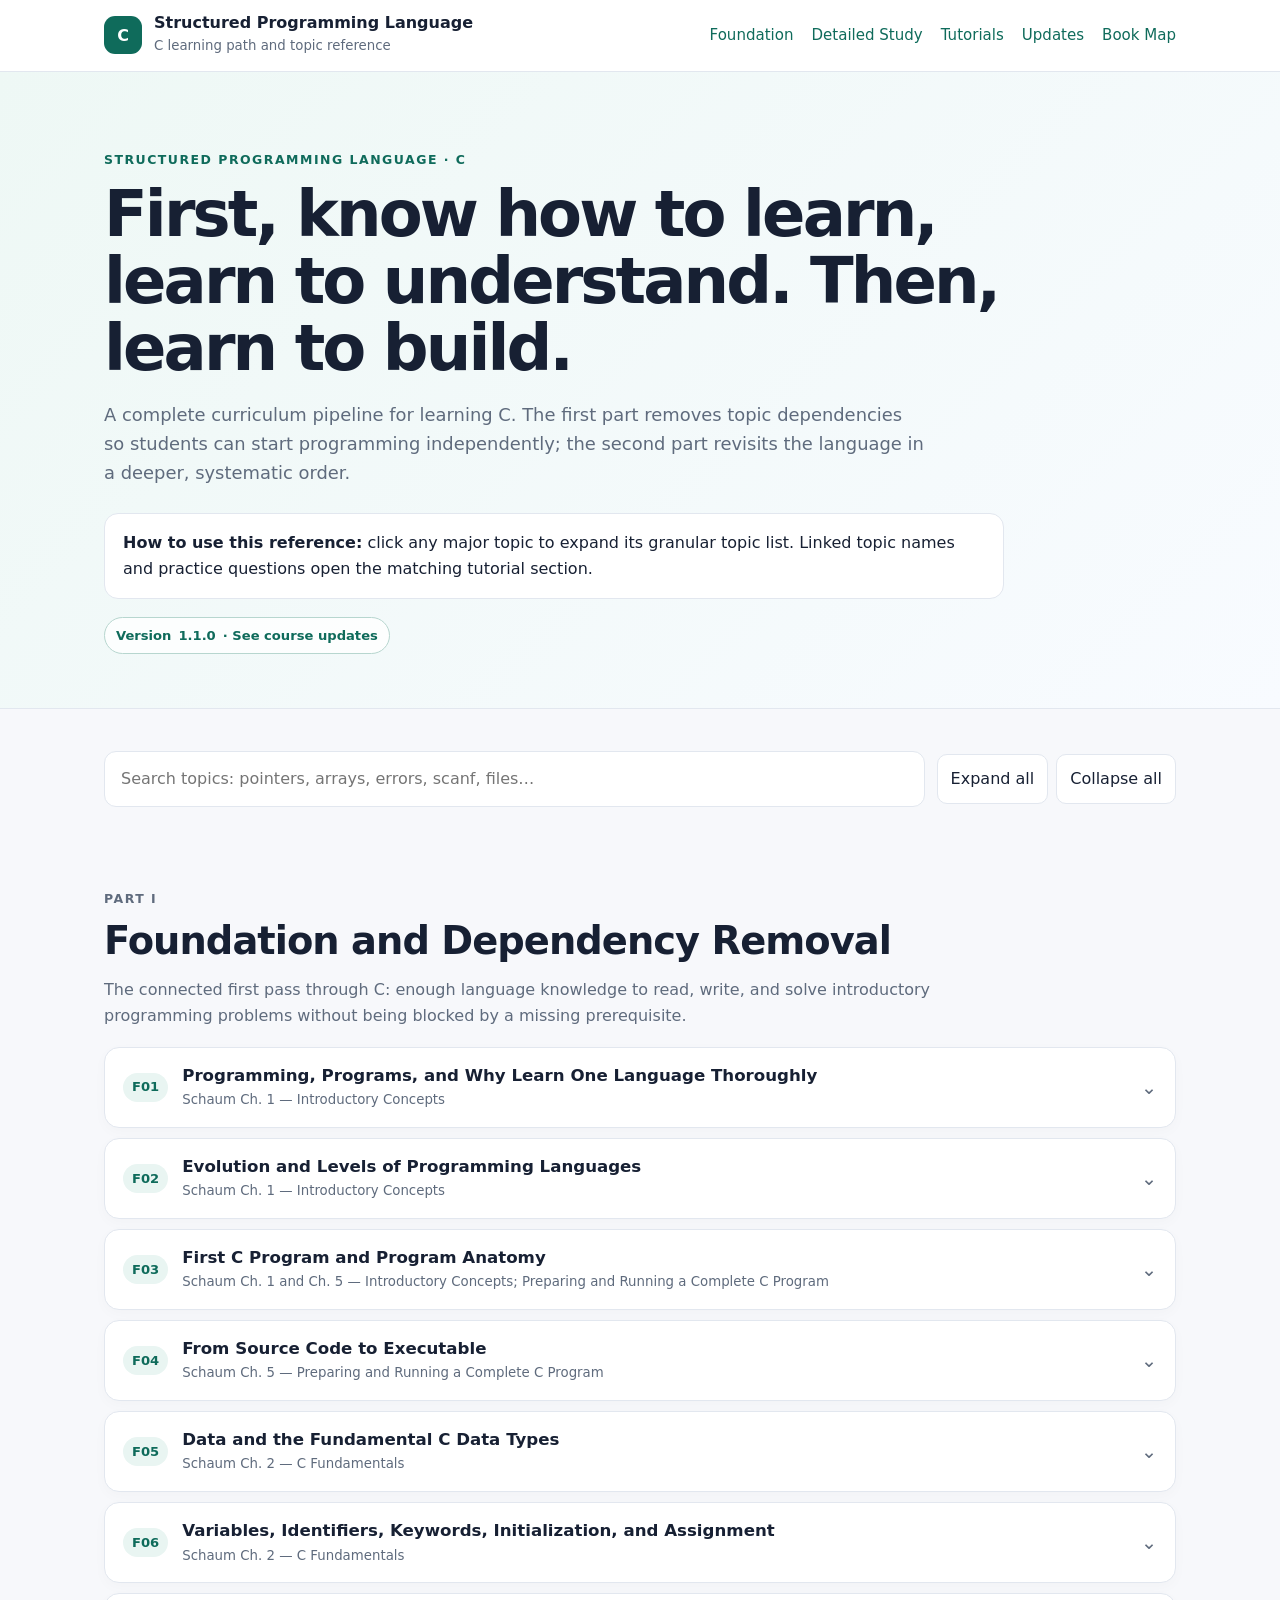
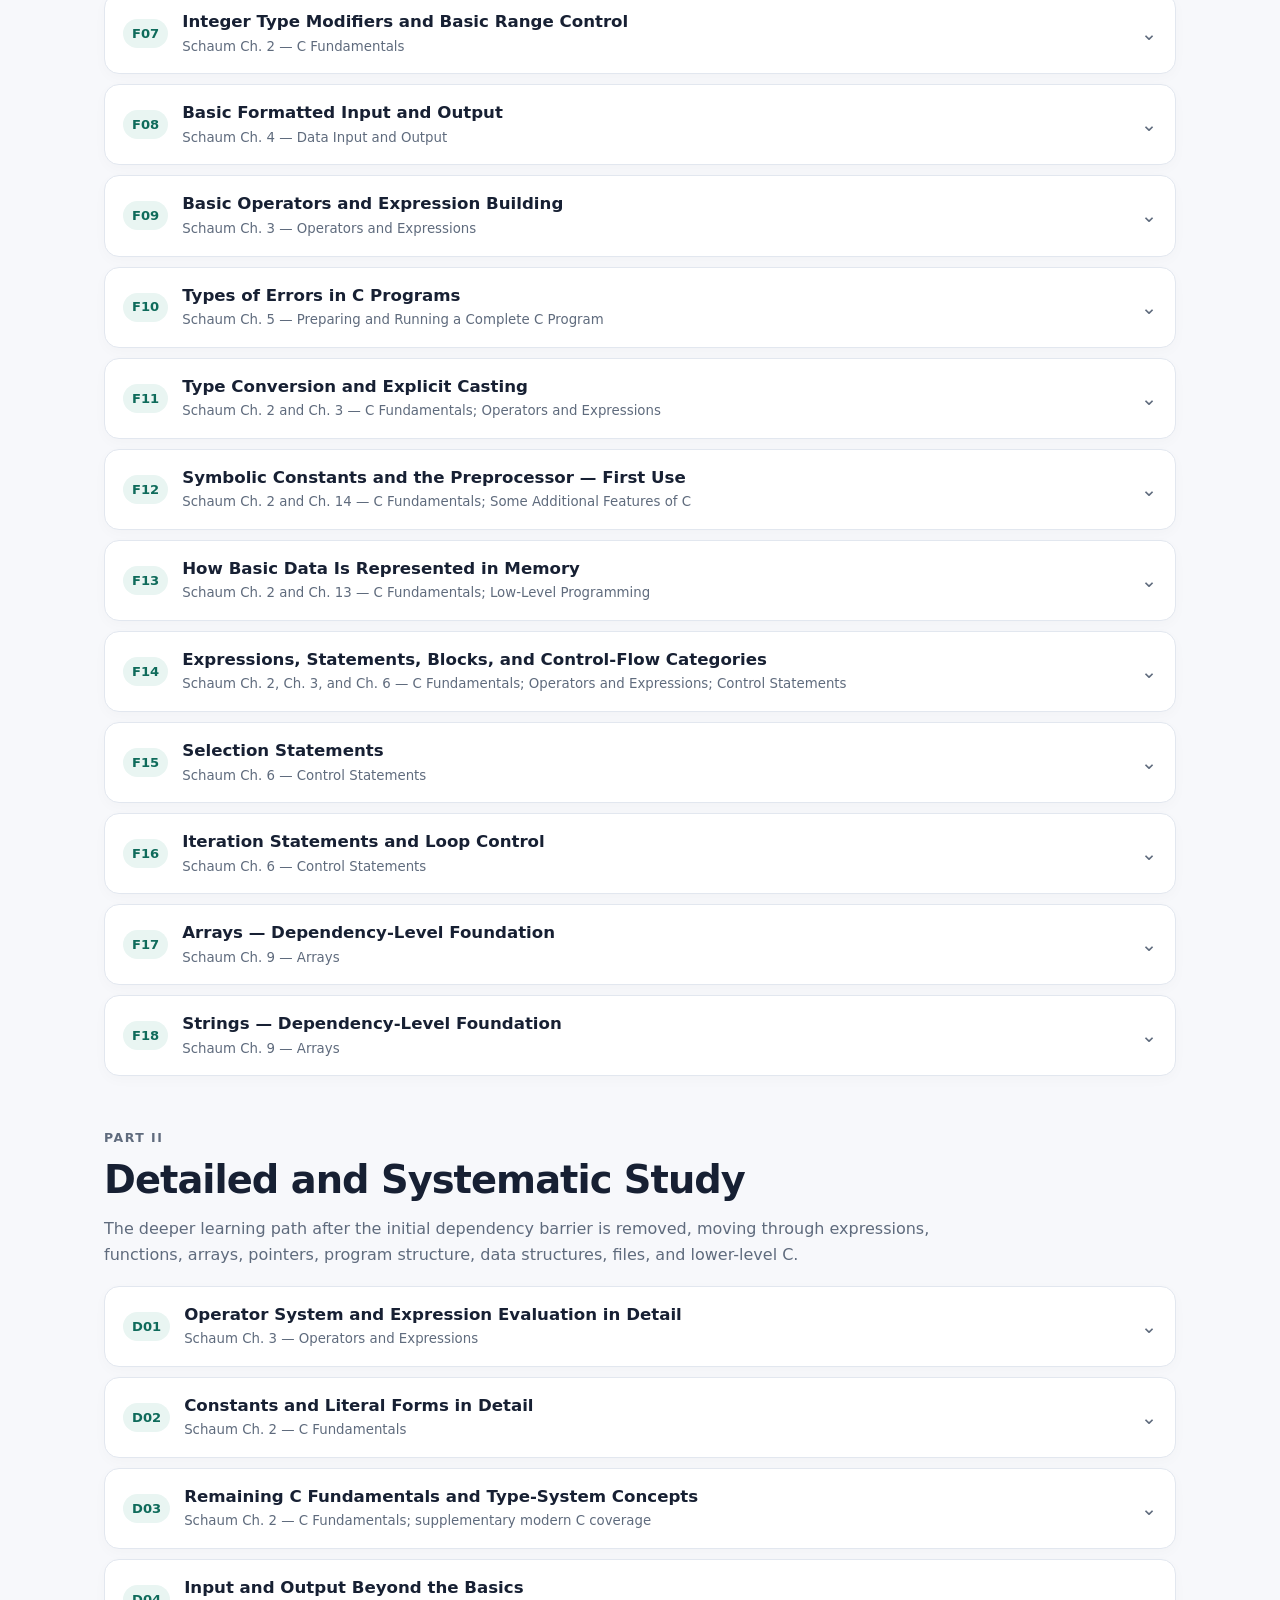
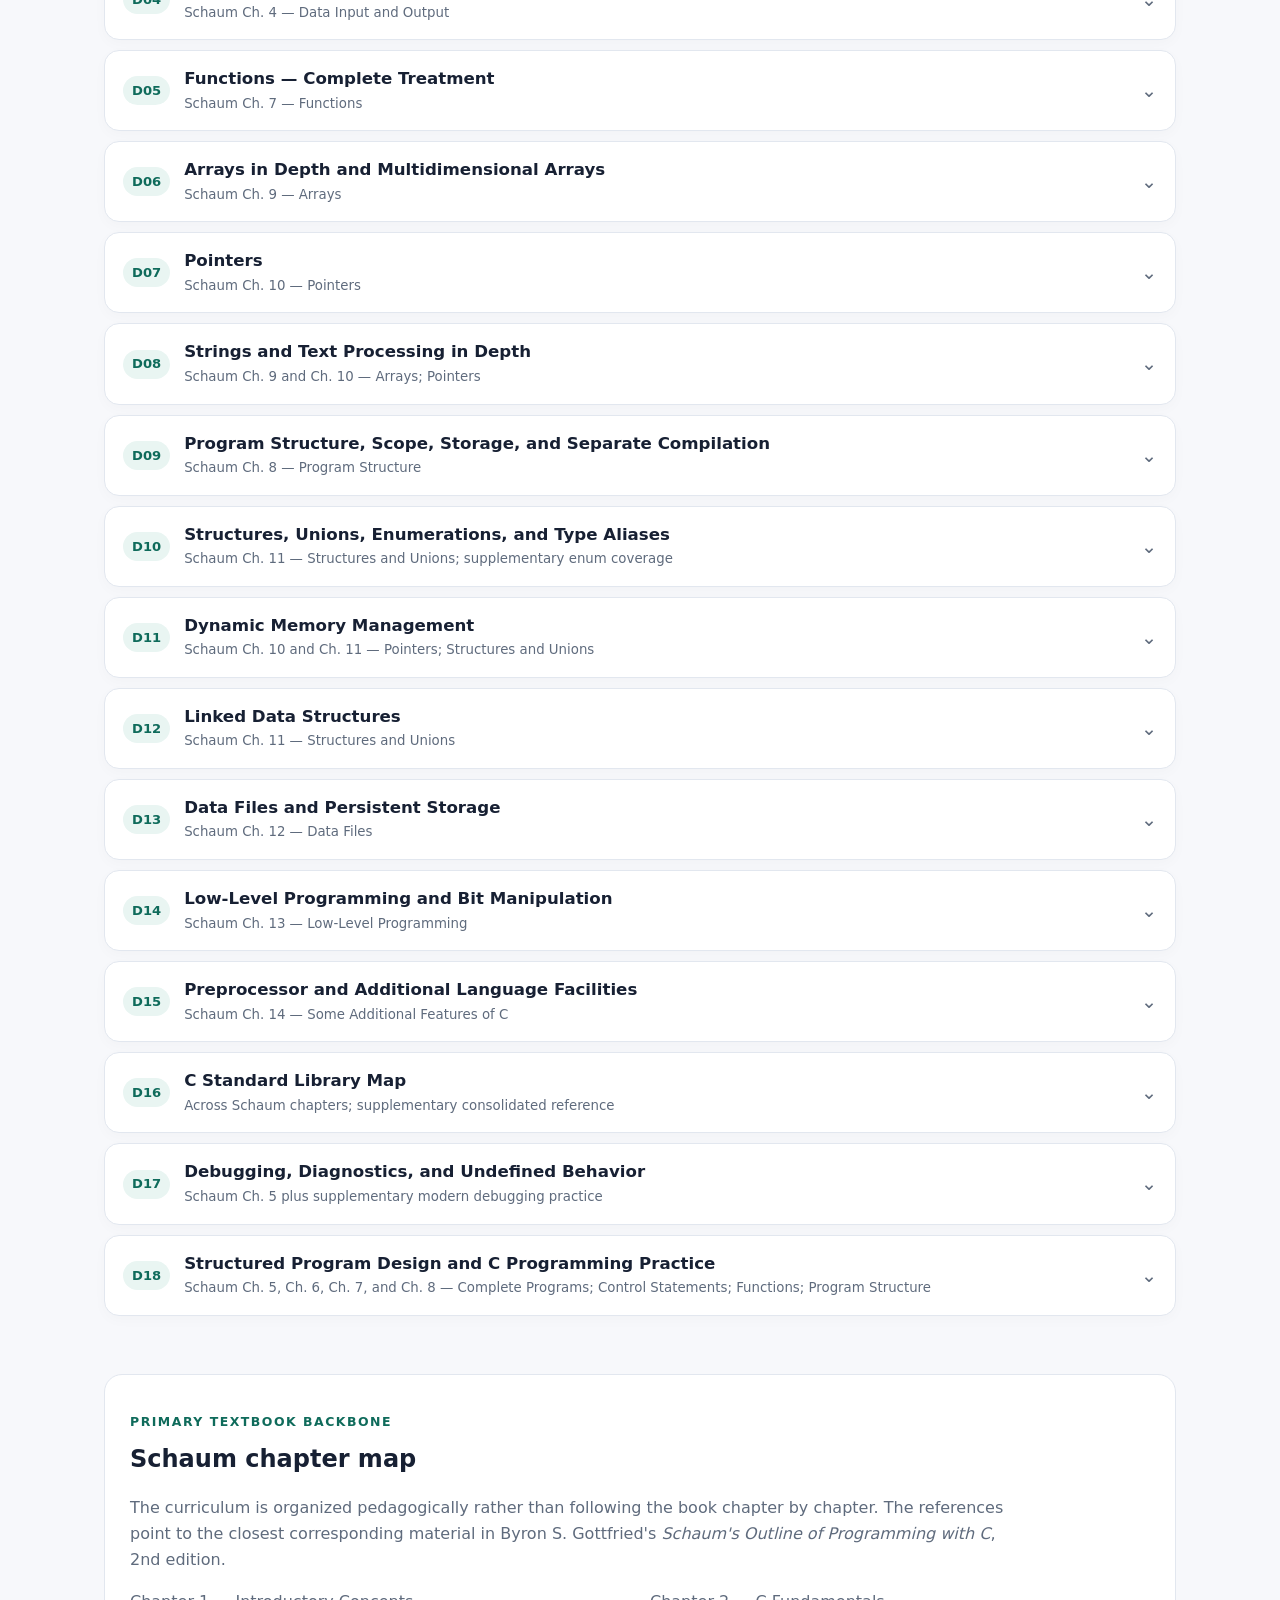
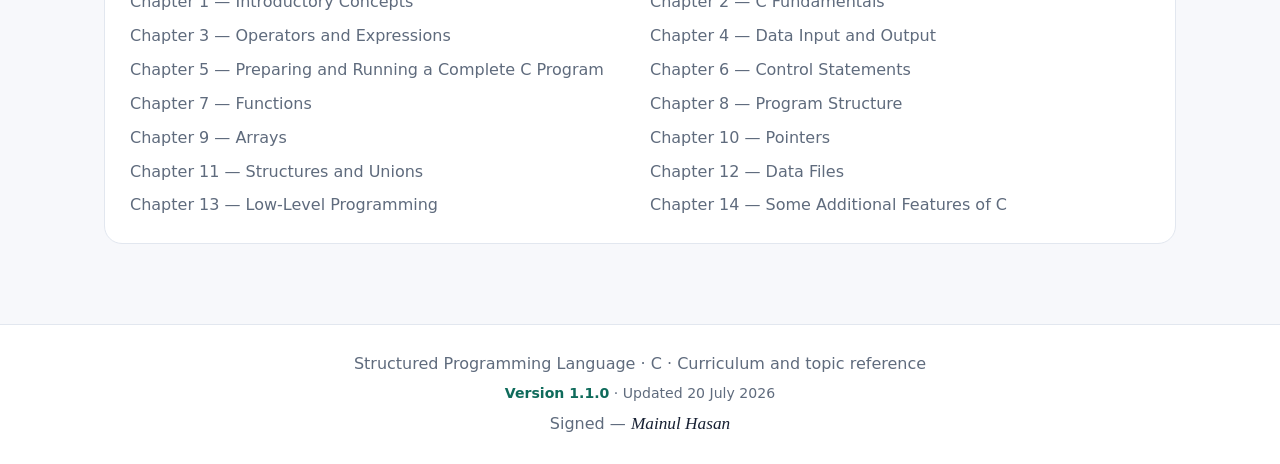
==== index.html @ f917233d "feat: add Formatted Input & Output tutorial and update version to 1.1.0" ====
<!doctype html>
<html lang="en">
<head>
  <meta charset="utf-8">
  <meta name="viewport" content="width=device-width, initial-scale=1">
  <meta name="description" content="A structured learning path and detailed topic reference for learning the C programming language, organized into foundation and systematic study stages.">
  <title>Structured Programming Language — C Learning Path</title>
  <link rel="stylesheet" href="styles.css">
</head>
<body>
<header class="site-header">
  <div class="header-inner">
    <a class="brand" href="#top" aria-label="Structured Programming Language C">
      <span class="brand-mark">C</span>
      <span><strong>Structured Programming Language</strong><small>C learning path and topic reference</small></span>
    </a>
    <nav class="header-nav" aria-label="Main navigation">
      <a href="#foundation">Foundation</a>
      <a href="#detailed">Detailed Study</a>
      <a href="tutorials/index.html">Tutorials</a>
      <a href="updates.html">Updates</a>
      <a href="#reference">Book Map</a>
    </nav>
  </div>
</header>

<section class="hero" id="top">
  <div class="hero-inner">
    <p class="eyebrow">Structured Programming Language · C</p>
    <h1>First, know how to learn, learn to understand. Then, learn to build.</h1>
    <p class="hero-copy">A complete curriculum pipeline for learning C. The first part removes topic dependencies so students can start programming independently; the second part revisits the language in a deeper, systematic order.</p>
    <div class="hero-note"><strong>How to use this reference:</strong> click any major topic to expand its granular topic list. Linked topic names and practice questions open the matching tutorial section.</div>
    <a class="release-badge" href="updates.html">Version <span data-release-version>1.1.0</span> · See course updates</a>
  </div>
</section>

<main class="home">
  <div class="toolbar">
    <div class="search-wrap">
      <label class="sr-only" for="topicSearch">Search the curriculum</label>
      <input id="topicSearch" type="search" placeholder="Search topics: pointers, arrays, errors, scanf, files…" autocomplete="off">
    </div>
    <div class="toolbar-actions">
      <button type="button" id="expandAll">Expand all</button>
      <button type="button" id="collapseAll">Collapse all</button>
    </div>
  </div>
  <p class="search-status" id="searchStatus" aria-live="polite"></p>

  <section class="part" id="foundation">
    <div class="part-head">
      <div>
        <p class="eyebrow">Part I</p>
        <h2>Foundation and Dependency Removal</h2>
        <p>The connected first pass through C: enough language knowledge to read, write, and solve introductory programming problems without being blocked by a missing prerequisite.</p>
      </div>
    </div>
    <div class="pipeline-list"><details class="pipeline-item" data-search="programming, programs, and why learn one language thoroughly schaum ch. 1 — introductory concepts what a program is what programming is input–process–output as a basic model of program behavior why a first programming language should be learned from fundamentals to advanced features programming concepts as transferable tools across languages learning the available tools of one language before moving to another problem solving through available language tools">
      <summary>
        <span class="num">F01</span>
        <span class="summary-copy">
          <strong>Programming, Programs, and Why Learn One Language Thoroughly</strong>
          <small>Schaum Ch. 1 — Introductory Concepts</small>
        </span>
        <span class="chevron" aria-hidden="true">⌄</span>
      </summary>
      <div class="pipeline-content">
        <h4>What this topic covers</h4>
        <ul class="topic-list"><li>What a program is</li>
<li>What programming is</li>
<li>Input–process–output as a basic model of program behavior</li>
<li>Why a first programming language should be learned from fundamentals to advanced features</li>
<li>Programming concepts as transferable tools across languages</li>
<li>Learning the available tools of one language before moving to another</li>
<li>Problem solving through available language tools</li></ul>
        <div class="book-ref"><strong>Primary reference:</strong> Schaum Ch. 1 — Introductory Concepts</div>
      </div>
    </details>
<details class="pipeline-item" data-search="evolution and levels of programming languages schaum ch. 1 — introductory concepts historical evolution of programming languages machine language assembly language low-level and high-level language classification relationship between human readability and machine execution need for language translators assembler, compiler, and interpreter working difference between compilers and interpreters general performance and memory trade-offs of compilation and interpretation compiler-based translation model used for c">
      <summary>
        <span class="num">F02</span>
        <span class="summary-copy">
          <strong>Evolution and Levels of Programming Languages</strong>
          <small>Schaum Ch. 1 — Introductory Concepts</small>
        </span>
        <span class="chevron" aria-hidden="true">⌄</span>
      </summary>
      <div class="pipeline-content">
        <h4>What this topic covers</h4>
        <ul class="topic-list"><li>Historical evolution of programming languages</li>
<li>Machine language</li>
<li>Assembly language</li>
<li>Low-level and high-level language classification</li>
<li>Relationship between human readability and machine execution</li>
<li>Need for language translators</li>
<li>Assembler, compiler, and interpreter</li>
<li>Working difference between compilers and interpreters</li>
<li>General performance and memory trade-offs of compilation and interpretation</li>
<li>Compiler-based translation model used for C</li></ul>
        <div class="book-ref"><strong>Primary reference:</strong> Schaum Ch. 1 — Introductory Concepts</div>
      </div>
    </details>
<details class="pipeline-item" data-search="first c program and program anatomy schaum ch. 1 and ch. 5 — introductory concepts; preparing and running a complete c program hello world program c source files and the basic structure of a c program preprocessor directives at the beginning of a source file the main function as the program entry function function as a unit that receives input, performs work, and may return a result program termination status and return 0 statements, semicolons, braces, and blocks — introductory use comments — introductory use basic escape sequence use such as newline library functions and user-defined functions header files and function declarations using #include to make library declarations available">
      <summary>
        <span class="num">F03</span>
        <span class="summary-copy">
          <strong>First C Program and Program Anatomy</strong>
          <small>Schaum Ch. 1 and Ch. 5 — Introductory Concepts; Preparing and Running a Complete C Program</small>
        </span>
        <span class="chevron" aria-hidden="true">⌄</span>
      </summary>
      <div class="pipeline-content">
        <h4>What this topic covers</h4>
        <ul class="topic-list"><li>Hello World program</li>
<li>C source files and the basic structure of a C program</li>
<li>Preprocessor directives at the beginning of a source file</li>
<li>The main function as the program entry function</li>
<li>Function as a unit that receives input, performs work, and may return a result</li>
<li>Program termination status and return 0</li>
<li>Statements, semicolons, braces, and blocks — introductory use</li>
<li>Comments — introductory use</li>
<li>Basic escape sequence use such as newline</li>
<li>Library functions and user-defined functions</li>
<li>Header files and function declarations</li>
<li>Using #include to make library declarations available</li></ul>
        <div class="book-ref"><strong>Primary reference:</strong> Schaum Ch. 1 and Ch. 5 — Introductory Concepts; Preparing and Running a Complete C Program</div>
      </div>
    </details>
<details class="pipeline-item" data-search="from source code to executable schaum ch. 5 — preparing and running a complete c program source code preprocessing stage compilation stage assembly stage object code linking stage executable program how library code is connected during the build process translation errors and the idea of correcting code before successful execution">
      <summary>
        <span class="num">F04</span>
        <span class="summary-copy">
          <strong>From Source Code to Executable</strong>
          <small>Schaum Ch. 5 — Preparing and Running a Complete C Program</small>
        </span>
        <span class="chevron" aria-hidden="true">⌄</span>
      </summary>
      <div class="pipeline-content">
        <h4>What this topic covers</h4>
        <ul class="topic-list"><li>Source code</li>
<li>Preprocessing stage</li>
<li>Compilation stage</li>
<li>Assembly stage</li>
<li>Object code</li>
<li>Linking stage</li>
<li>Executable program</li>
<li>How library code is connected during the build process</li>
<li>Translation errors and the idea of correcting code before successful execution</li></ul>
        <div class="book-ref"><strong>Primary reference:</strong> Schaum Ch. 5 — Preparing and Running a Complete C Program</div>
      </div>
    </details>
<details class="pipeline-item" data-search="data and the fundamental c data types schaum ch. 2 — c fundamentals concept of data and data type fundamental and derived type categories — introductory view int char float double typical size and range of fundamental types choosing a type according to the kind and range of data">
      <summary>
        <span class="num">F05</span>
        <span class="summary-copy">
          <strong>Data and the Fundamental C Data Types</strong>
          <small>Schaum Ch. 2 — C Fundamentals</small>
        </span>
        <span class="chevron" aria-hidden="true">⌄</span>
      </summary>
      <div class="pipeline-content">
        <h4>What this topic covers</h4>
        <ul class="topic-list"><li>Concept of data and data type</li>
<li>Fundamental and derived type categories — introductory view</li>
<li>int</li>
<li>char</li>
<li>float</li>
<li>double</li>
<li>Typical size and range of fundamental types</li>
<li>Choosing a type according to the kind and range of data</li></ul>
        <div class="book-ref"><strong>Primary reference:</strong> Schaum Ch. 2 — C Fundamentals</div>
      </div>
    </details>
<details class="pipeline-item" data-search="variables, identifiers, keywords, initialization, and assignment schaum ch. 2 — c fundamentals variable as named storage variable declaration variable initialization initialization versus later assignment assignment as changing the stored value of an object uninitialized local variables and the danger of using indeterminate values how a variable occupies memory identifiers keywords and reserved words identifier formation rules variable naming rules and conventions">
      <summary>
        <span class="num">F06</span>
        <span class="summary-copy">
          <strong>Variables, Identifiers, Keywords, Initialization, and Assignment</strong>
          <small>Schaum Ch. 2 — C Fundamentals</small>
        </span>
        <span class="chevron" aria-hidden="true">⌄</span>
      </summary>
      <div class="pipeline-content">
        <h4>What this topic covers</h4>
        <ul class="topic-list"><li>Variable as named storage</li>
<li>Variable declaration</li>
<li>Variable initialization</li>
<li>Initialization versus later assignment</li>
<li>Assignment as changing the stored value of an object</li>
<li>Uninitialized local variables and the danger of using indeterminate values</li>
<li>How a variable occupies memory</li>
<li>Identifiers</li>
<li>Keywords and reserved words</li>
<li>Identifier formation rules</li>
<li>Variable naming rules and conventions</li></ul>
        <div class="book-ref"><strong>Primary reference:</strong> Schaum Ch. 2 — C Fundamentals</div>
      </div>
    </details>
<details class="pipeline-item" data-search="integer type modifiers and basic range control schaum ch. 2 — c fundamentals signed unsigned short long using type modifiers to change integer range and representation matching basic format specifiers to data types">
      <summary>
        <span class="num">F07</span>
        <span class="summary-copy">
          <strong>Integer Type Modifiers and Basic Range Control</strong>
          <small>Schaum Ch. 2 — C Fundamentals</small>
        </span>
        <span class="chevron" aria-hidden="true">⌄</span>
      </summary>
      <div class="pipeline-content">
        <h4>What this topic covers</h4>
        <ul class="topic-list"><li>signed</li>
<li>unsigned</li>
<li>short</li>
<li>long</li>
<li>Using type modifiers to change integer range and representation</li>
<li>Matching basic format specifiers to data types</li></ul>
        <div class="book-ref"><strong>Primary reference:</strong> Schaum Ch. 2 — C Fundamentals</div>
      </div>
    </details>
<details class="pipeline-item" data-search="basic formatted input and output schaum ch. 4 — data input and output printf scanf basic conversion and format specifiers printing variables, constants, and expression results reading values into variables reading more than one value why scanf needs a destination address why printf normally receives values rather than destination addresses">
      <summary>
        <span class="num">F08</span>
        <span class="summary-copy">
          <strong>Basic Formatted Input and Output</strong>
          <small>Schaum Ch. 4 — Data Input and Output</small>
        </span>
        <span class="chevron" aria-hidden="true">⌄</span>
      </summary>
      <div class="pipeline-content">
        <h4>What this topic covers</h4>
        <ul class="topic-list"><li><a href="tutorials/formatted-input-output.html#mental-model">printf</a></li>
<li><a href="tutorials/formatted-input-output.html#scanf">scanf</a></li>
<li><a href="tutorials/formatted-input-output.html#specifiers">Basic conversion and format specifiers</a></li>
<li><a href="tutorials/formatted-input-output.html#mental-model">Printing variables, constants, and expression results</a></li>
<li><a href="tutorials/formatted-input-output.html#scanf">Reading values into variables</a></li>
<li><a href="tutorials/formatted-input-output.html#scanf">Reading more than one value</a></li>
<li><a href="tutorials/formatted-input-output.html#mental-model">Why scanf needs a destination address</a></li>
<li><a href="tutorials/formatted-input-output.html#mental-model">Why printf normally receives values rather than destination addresses</a></li></ul>
        <a class="tutorial-link" href="tutorials/formatted-input-output.html#mental-model"><span>Open tutorial</span> Formatted Input &amp; Output in C <span aria-hidden="true">→</span></a>
        <div class="book-ref"><strong>Primary reference:</strong> Schaum Ch. 4 — Data Input and Output</div>
      </div>
    </details>
<details class="pipeline-item" data-search="basic operators and expression building schaum ch. 3 — operators and expressions basic arithmetic operators used in calculations division and remainder in simple integer expressions assignment operator in simple expressions basic relational operators used for comparisons basic logical operators used to combine or negate conditions equality comparison versus assignment: == and = basic increment and decrement use, especially in loop updates combining variables, constants, and operators to form simple expressions">
      <summary>
        <span class="num">F09</span>
        <span class="summary-copy">
          <strong>Basic Operators and Expression Building</strong>
          <small>Schaum Ch. 3 — Operators and Expressions</small>
        </span>
        <span class="chevron" aria-hidden="true">⌄</span>
      </summary>
      <div class="pipeline-content">
        <h4>What this topic covers</h4>
        <ul class="topic-list"><li>Basic arithmetic operators used in calculations</li>
<li>Division and remainder in simple integer expressions</li>
<li>Assignment operator in simple expressions</li>
<li>Basic relational operators used for comparisons</li>
<li>Basic logical operators used to combine or negate conditions</li>
<li>Equality comparison versus assignment: == and =</li>
<li>Basic increment and decrement use, especially in loop updates</li>
<li>Combining variables, constants, and operators to form simple expressions</li></ul>
        <div class="book-ref"><strong>Primary reference:</strong> Schaum Ch. 3 — Operators and Expressions</div>
      </div>
    </details>
<details class="pipeline-item" data-search="types of errors in c programs schaum ch. 5 — preparing and running a complete c program syntax errors translation and compilation errors linker errors runtime errors logical errors difference between an error message and a warning reading compiler diagnostics at a beginner level why a program can compile successfully and still be wrong">
      <summary>
        <span class="num">F10</span>
        <span class="summary-copy">
          <strong>Types of Errors in C Programs</strong>
          <small>Schaum Ch. 5 — Preparing and Running a Complete C Program</small>
        </span>
        <span class="chevron" aria-hidden="true">⌄</span>
      </summary>
      <div class="pipeline-content">
        <h4>What this topic covers</h4>
        <ul class="topic-list"><li>Syntax errors</li>
<li>Translation and compilation errors</li>
<li>Linker errors</li>
<li>Runtime errors</li>
<li>Logical errors</li>
<li>Difference between an error message and a warning</li>
<li>Reading compiler diagnostics at a beginner level</li>
<li>Why a program can compile successfully and still be wrong</li></ul>
        <div class="book-ref"><strong>Primary reference:</strong> Schaum Ch. 5 — Preparing and Running a Complete C Program</div>
      </div>
    </details>
<details class="pipeline-item" data-search="type conversion and explicit casting schaum ch. 2 and ch. 3 — c fundamentals; operators and expressions implicit type conversion conversion of operands to compatible arithmetic types type widening explicit type cast programmer-forced conversion type narrowing and possible information loss using casting to control arithmetic results when operand types differ">
      <summary>
        <span class="num">F11</span>
        <span class="summary-copy">
          <strong>Type Conversion and Explicit Casting</strong>
          <small>Schaum Ch. 2 and Ch. 3 — C Fundamentals; Operators and Expressions</small>
        </span>
        <span class="chevron" aria-hidden="true">⌄</span>
      </summary>
      <div class="pipeline-content">
        <h4>What this topic covers</h4>
        <ul class="topic-list"><li>Implicit type conversion</li>
<li>Conversion of operands to compatible arithmetic types</li>
<li>Type widening</li>
<li>Explicit type cast</li>
<li>Programmer-forced conversion</li>
<li>Type narrowing and possible information loss</li>
<li>Using casting to control arithmetic results when operand types differ</li></ul>
        <div class="book-ref"><strong>Primary reference:</strong> Schaum Ch. 2 and Ch. 3 — C Fundamentals; Operators and Expressions</div>
      </div>
    </details>
<details class="pipeline-item" data-search="symbolic constants and the preprocessor — first use schaum ch. 2 and ch. 14 — c fundamentals; some additional features of c symbolic constants with #define purpose of symbolic names instead of repeated literal values preprocessor directives — introductory idea position of preprocessing in the translation process">
      <summary>
        <span class="num">F12</span>
        <span class="summary-copy">
          <strong>Symbolic Constants and the Preprocessor — First Use</strong>
          <small>Schaum Ch. 2 and Ch. 14 — C Fundamentals; Some Additional Features of C</small>
        </span>
        <span class="chevron" aria-hidden="true">⌄</span>
      </summary>
      <div class="pipeline-content">
        <h4>What this topic covers</h4>
        <ul class="topic-list"><li>Symbolic constants with #define</li>
<li>Purpose of symbolic names instead of repeated literal values</li>
<li>Preprocessor directives — introductory idea</li>
<li>Position of preprocessing in the translation process</li></ul>
        <div class="book-ref"><strong>Primary reference:</strong> Schaum Ch. 2 and Ch. 14 — C Fundamentals; Some Additional Features of C</div>
      </div>
    </details>
<details class="pipeline-item" data-search="how basic data is represented in memory schaum ch. 2 and ch. 13 — c fundamentals; low-level programming binary representation of integers two&#x27;s complement representation of negative integers — the model used in class character values as integer codes character-code mapping, with ascii as the teaching model floating-point sign, exponent, and significand/mantissa model floating-point precision">
      <summary>
        <span class="num">F13</span>
        <span class="summary-copy">
          <strong>How Basic Data Is Represented in Memory</strong>
          <small>Schaum Ch. 2 and Ch. 13 — C Fundamentals; Low-Level Programming</small>
        </span>
        <span class="chevron" aria-hidden="true">⌄</span>
      </summary>
      <div class="pipeline-content">
        <h4>What this topic covers</h4>
        <ul class="topic-list"><li>Binary representation of integers</li>
<li>Two&#x27;s complement representation of negative integers — the model used in class</li>
<li>Character values as integer codes</li>
<li>Character-code mapping, with ASCII as the teaching model</li>
<li>Floating-point sign, exponent, and significand/mantissa model</li>
<li>Floating-point precision</li></ul>
        <div class="book-ref"><strong>Primary reference:</strong> Schaum Ch. 2 and Ch. 13 — C Fundamentals; Low-Level Programming</div>
      </div>
    </details>
<details class="pipeline-item" data-search="expressions, statements, blocks, and control-flow categories schaum ch. 2, ch. 3, and ch. 6 — c fundamentals; operators and expressions; control statements expression statement expression statement compound statement or block control statement branching or selection category looping or iteration category">
      <summary>
        <span class="num">F14</span>
        <span class="summary-copy">
          <strong>Expressions, Statements, Blocks, and Control-Flow Categories</strong>
          <small>Schaum Ch. 2, Ch. 3, and Ch. 6 — C Fundamentals; Operators and Expressions; Control Statements</small>
        </span>
        <span class="chevron" aria-hidden="true">⌄</span>
      </summary>
      <div class="pipeline-content">
        <h4>What this topic covers</h4>
        <ul class="topic-list"><li>Expression</li>
<li>Statement</li>
<li>Expression statement</li>
<li>Compound statement or block</li>
<li>Control statement</li>
<li>Branching or selection category</li>
<li>Looping or iteration category</li></ul>
        <div class="book-ref"><strong>Primary reference:</strong> Schaum Ch. 2, Ch. 3, and Ch. 6 — C Fundamentals; Operators and Expressions; Control Statements</div>
      </div>
    </details>
<details class="pipeline-item" data-search="selection statements schaum ch. 6 — control statements truth in c: zero as false and nonzero as true if if-else else-if ladder nested if switch case labels default label break in switch choosing among alternative execution paths">
      <summary>
        <span class="num">F15</span>
        <span class="summary-copy">
          <strong>Selection Statements</strong>
          <small>Schaum Ch. 6 — Control Statements</small>
        </span>
        <span class="chevron" aria-hidden="true">⌄</span>
      </summary>
      <div class="pipeline-content">
        <h4>What this topic covers</h4>
        <ul class="topic-list"><li>Truth in C: zero as false and nonzero as true</li>
<li><a href="tutorials/nested-logic-loops-grid-method.html#s2">if</a></li>
<li><a href="tutorials/nested-logic-loops-grid-method.html#s2">if-else</a></li>
<li><a href="tutorials/nested-logic-loops-grid-method.html#s2">else-if ladder</a></li>
<li><a href="tutorials/nested-logic-loops-grid-method.html#s2">Nested if</a></li>
<li>switch</li>
<li>case labels</li>
<li>default label</li>
<li>break in switch</li>
<li>Choosing among alternative execution paths</li></ul>
        <a class="tutorial-link" href="tutorials/nested-logic-loops-grid-method.html#s2"><span>Open tutorial</span> Nested Logic, Loops &amp; the Grid Method <span aria-hidden="true">→</span></a>
        <div class="book-ref"><strong>Primary reference:</strong> Schaum Ch. 6 — Control Statements</div>
      </div>
    </details>
<details class="pipeline-item" data-search="iteration statements and loop control schaum ch. 6 — control statements while loop do-while loop for loop initialization, condition, and update components of a loop entry-controlled and exit-controlled loop behavior choosing an appropriate loop form nested loops break in loops continue pattern printing grid method practice questions nested logic loops patterns">
      <summary>
        <span class="num">F16</span>
        <span class="summary-copy">
          <strong>Iteration Statements and Loop Control</strong>
          <small>Schaum Ch. 6 — Control Statements</small>
        </span>
        <span class="chevron" aria-hidden="true">⌄</span>
      </summary>
      <div class="pipeline-content">
        <h4>What this topic covers</h4>
        <ul class="topic-list"><li><a href="tutorials/nested-logic-loops-grid-method.html#s3">while loop</a></li>
<li><a href="tutorials/nested-logic-loops-grid-method.html#s3">do-while loop</a></li>
<li><a href="tutorials/nested-logic-loops-grid-method.html#s3">for loop</a></li>
<li>Initialization, condition, and update components of a loop</li>
<li>Entry-controlled and exit-controlled loop behavior</li>
<li><a href="tutorials/nested-logic-loops-grid-method.html#s3">Choosing an appropriate loop form</a></li>
<li><a href="tutorials/nested-logic-loops-grid-method.html#s4">Nested loops</a></li>
<li><a href="tutorials/nested-logic-loops-grid-method.html#s5">break in loops</a></li>
<li><a href="tutorials/nested-logic-loops-grid-method.html#s5">continue</a></li>
<li><a href="tutorials/nested-logic-loops-grid-method.html#s6">Pattern printing with nested loops (grid method)</a></li>
<li><a href="tutorials/nested-logic-loops-grid-method.html#s10">Practice questions: nested logic, loops, and patterns</a></li></ul>
        <a class="tutorial-link" href="tutorials/nested-logic-loops-grid-method.html#s3"><span>Open tutorial</span> Nested Logic, Loops &amp; the Grid Method <span aria-hidden="true">→</span></a>
        <div class="book-ref"><strong>Primary reference:</strong> Schaum Ch. 6 — Control Statements</div>
      </div>
    </details>
<details class="pipeline-item" data-search="arrays — dependency-level foundation schaum ch. 9 — arrays why arrays are needed concept of storing multiple values of one element type array declaration zero-based array indexing indexed element access valid index range out-of-bounds access as invalid and dangerous basic traversal basic array input and output">
      <summary>
        <span class="num">F17</span>
        <span class="summary-copy">
          <strong>Arrays — Dependency-Level Foundation</strong>
          <small>Schaum Ch. 9 — Arrays</small>
        </span>
        <span class="chevron" aria-hidden="true">⌄</span>
      </summary>
      <div class="pipeline-content">
        <h4>What this topic covers</h4>
        <ul class="topic-list"><li>Why arrays are needed</li>
<li>Concept of storing multiple values of one element type</li>
<li>Array declaration</li>
<li>Zero-based array indexing</li>
<li>Indexed element access</li>
<li>Valid index range</li>
<li>Out-of-bounds access as invalid and dangerous</li>
<li>Basic traversal</li>
<li>Basic array input and output</li></ul>
        <div class="book-ref"><strong>Primary reference:</strong> Schaum Ch. 9 — Arrays</div>
      </div>
    </details>
<details class="pipeline-item" data-search="strings — dependency-level foundation schaum ch. 9 — arrays concept of a string in c relationship between strings and character arrays the null character &#x27;\0&#x27; a c string as a null-terminated sequence of characters difference between a character constant and a string literal basic string declaration and use basic string input and output">
      <summary>
        <span class="num">F18</span>
        <span class="summary-copy">
          <strong>Strings — Dependency-Level Foundation</strong>
          <small>Schaum Ch. 9 — Arrays</small>
        </span>
        <span class="chevron" aria-hidden="true">⌄</span>
      </summary>
      <div class="pipeline-content">
        <h4>What this topic covers</h4>
        <ul class="topic-list"><li>Concept of a string in C</li>
<li>Relationship between strings and character arrays</li>
<li>The null character &#x27;\0&#x27;</li>
<li>A C string as a null-terminated sequence of characters</li>
<li>Difference between a character constant and a string literal</li>
<li>Basic string declaration and use</li>
<li>Basic string input and output</li></ul>
        <div class="book-ref"><strong>Primary reference:</strong> Schaum Ch. 9 — Arrays</div>
      </div>
    </details></div>
  </section>

  <section class="part" id="detailed">
    <div class="part-head">
      <div>
        <p class="eyebrow">Part II</p>
        <h2>Detailed and Systematic Study</h2>
        <p>The deeper learning path after the initial dependency barrier is removed, moving through expressions, functions, arrays, pointers, program structure, data structures, files, and lower-level C.</p>
      </div>
    </div>
    <div class="pipeline-list"><details class="pipeline-item" data-search="operator system and expression evaluation in detail schaum ch. 3 — operators and expressions complete classification of c operators by purpose and arity compound assignment operators prefix versus postfix increment semantics prefix versus postfix decrement semantics conditional operator comma operator sizeof operator operator precedence operator associativity parentheses and explicit grouping compound conditions built from multiple logical expressions short-circuit evaluation side effects inside expressions order-of-evaluation pitfalls and writing unambiguous expressions">
      <summary>
        <span class="num">D01</span>
        <span class="summary-copy">
          <strong>Operator System and Expression Evaluation in Detail</strong>
          <small>Schaum Ch. 3 — Operators and Expressions</small>
        </span>
        <span class="chevron" aria-hidden="true">⌄</span>
      </summary>
      <div class="pipeline-content">
        <h4>What this topic covers</h4>
<ul class="topic-list"><li>Complete classification of C operators by purpose and arity</li>
<li>Compound assignment operators</li>
<li>Prefix versus postfix increment semantics</li>
<li>Prefix versus postfix decrement semantics</li>
<li>Conditional operator</li>
<li>Comma operator</li>
<li>sizeof operator</li>
<li>Operator precedence</li>
<li>Operator associativity</li>
<li>Parentheses and explicit grouping</li>
<li>Compound conditions built from multiple logical expressions</li>
<li>Short-circuit evaluation</li>
<li>Side effects inside expressions</li>
<li>Order-of-evaluation pitfalls and writing unambiguous expressions</li></ul>
        <div class="book-ref"><strong>Primary reference:</strong> Schaum Ch. 3 — Operators and Expressions</div>
      </div>
    </details>
<details class="pipeline-item" data-search="constants and literal forms in detail schaum ch. 2 — c fundamentals decimal, octal, and hexadecimal integer constant forms integer constant suffixes how the type of an integer literal is selected from its value, base, and suffix floating-point constants in decimal notation floating-point constants in exponential notation floating constant suffixes and resulting type escape-sequence notation beyond the basic newline case adjacent string-literal concatenation literal range, representation, and precision implications">
      <summary>
        <span class="num">D02</span>
        <span class="summary-copy">
          <strong>Constants and Literal Forms in Detail</strong>
          <small>Schaum Ch. 2 — C Fundamentals</small>
        </span>
        <span class="chevron" aria-hidden="true">⌄</span>
      </summary>
      <div class="pipeline-content">
        <h4>What this topic covers</h4>
        <ul class="topic-list"><li>Decimal, octal, and hexadecimal integer constant forms</li>
<li>Integer constant suffixes</li>
<li>How the type of an integer literal is selected from its value, base, and suffix</li>
<li>Floating-point constants in decimal notation</li>
<li>Floating-point constants in exponential notation</li>
<li>Floating constant suffixes and resulting type</li>
<li>Escape-sequence notation beyond the basic newline case</li>
<li>Adjacent string-literal concatenation</li>
<li>Literal range, representation, and precision implications</li></ul>
        <div class="book-ref"><strong>Primary reference:</strong> Schaum Ch. 2 — C Fundamentals</div>
      </div>
    </details>
<details class="pipeline-item" data-search="remaining c fundamentals and type-system concepts schaum ch. 2 — c fundamentals; supplementary modern c coverage punctuators and delimiters not yet formalized as part of c lexical structure void as a non-value type and its role in function interfaces const-qualified objects difference between a const-qualified object and a preprocessor symbolic constant boolean data in standard c using _bool and the conventional bool interface limits.h for implementation limits of integer types float.h for floating-point characteristics implementation-dependent nature of type sizes and ranges">
      <summary>
        <span class="num">D03</span>
        <span class="summary-copy">
          <strong>Remaining C Fundamentals and Type-System Concepts</strong>
          <small>Schaum Ch. 2 — C Fundamentals; supplementary modern C coverage</small>
        </span>
        <span class="chevron" aria-hidden="true">⌄</span>
      </summary>
      <div class="pipeline-content">
        <h4>What this topic covers</h4>
        <ul class="topic-list"><li>Punctuators and delimiters not yet formalized as part of C lexical structure</li>
<li>void as a non-value type and its role in function interfaces</li>
<li>const-qualified objects</li>
<li>Difference between a const-qualified object and a preprocessor symbolic constant</li>
<li>Boolean data in standard C using _Bool and the conventional bool interface</li>
<li>limits.h for implementation limits of integer types</li>
<li>float.h for floating-point characteristics</li>
<li>Implementation-dependent nature of type sizes and ranges</li></ul>
        <div class="book-ref"><strong>Primary reference:</strong> Schaum Ch. 2 — C Fundamentals; supplementary modern C coverage</div>
      </div>
    </details>
<details class="pipeline-item" data-search="input and output beyond the basics schaum ch. 4 — data input and output formatted output field width precision control output flags formatted input field width character input with getchar character output with putchar line-oriented input fgets puts and fputs for string-oriented output whitespace behavior in formatted input input-buffer and leftover-newline problems return values of input functions checking input success and handling invalid input">
      <summary>
        <span class="num">D04</span>
        <span class="summary-copy">
          <strong>Input and Output Beyond the Basics</strong>
          <small>Schaum Ch. 4 — Data Input and Output</small>
        </span>
        <span class="chevron" aria-hidden="true">⌄</span>
      </summary>
      <div class="pipeline-content">
        <h4>What this topic covers</h4>
        <ul class="topic-list"><li><a href="tutorials/formatted-input-output.html#width-precision">Formatted output field width</a></li>
<li><a href="tutorials/formatted-input-output.html#width-precision">Precision control</a></li>
<li><a href="tutorials/formatted-input-output.html#flags">Output flags</a></li>
<li><a href="tutorials/formatted-input-output.html#scanf">Formatted input field width</a></li>
<li><a href="tutorials/formatted-input-output.html#char-io">Character input with getchar</a></li>
<li><a href="tutorials/formatted-input-output.html#char-io">Character output with putchar</a></li>
<li><a href="tutorials/formatted-input-output.html#char-io">Line-oriented input</a></li>
<li><a href="tutorials/formatted-input-output.html#char-io">fgets</a></li>
<li><a href="tutorials/formatted-input-output.html#char-io">puts and fputs for string-oriented output</a></li>
<li><a href="tutorials/formatted-input-output.html#scanf">Whitespace behavior in formatted input</a></li>
<li><a href="tutorials/formatted-input-output.html#scanf">Input-buffer and leftover-newline problems</a></li>
<li><a href="tutorials/formatted-input-output.html#scanf">Return values of input functions</a></li>
<li><a href="tutorials/formatted-input-output.html#scanf">Checking input success and handling invalid input</a></li></ul>
        <a class="tutorial-link" href="tutorials/formatted-input-output.html#width-precision"><span>Open tutorial</span> Formatted Input &amp; Output in C <span aria-hidden="true">→</span></a>
        <div class="book-ref"><strong>Primary reference:</strong> Schaum Ch. 4 — Data Input and Output</div>
      </div>
    </details>
<details class="pipeline-item" data-search="functions — complete treatment schaum ch. 7 — functions function declaration and prototype function definition function call return type and return statement functions that return no value formal parameters and actual arguments argument type matching and prototype checking call by value designing single-purpose functions functions calling other functions passing one-dimensional arrays to functions passing character arrays to functions recursion base case and recursive case call stack intuition direct and indirect recursion recursion versus iteration">
      <summary>
        <span class="num">D05</span>
        <span class="summary-copy">
          <strong>Functions — Complete Treatment</strong>
          <small>Schaum Ch. 7 — Functions</small>
        </span>
        <span class="chevron" aria-hidden="true">⌄</span>
      </summary>
      <div class="pipeline-content">
        <h4>What this topic covers</h4>
        <ul class="topic-list"><li>Function declaration and prototype</li>
<li>Function definition</li>
<li>Function call</li>
<li>Return type and return statement</li>
<li>Functions that return no value</li>
<li>Formal parameters and actual arguments</li>
<li>Argument type matching and prototype checking</li>
<li>Call by value</li>
<li>Designing single-purpose functions</li>
<li>Functions calling other functions</li>
<li>Passing one-dimensional arrays to functions</li>
<li>Passing character arrays to functions</li>
<li>Recursion</li>
<li>Base case and recursive case</li>
<li>Call stack intuition</li>
<li>Direct and indirect recursion</li>
<li>Recursion versus iteration</li></ul>
        <div class="book-ref"><strong>Primary reference:</strong> Schaum Ch. 7 — Functions</div>
      </div>
    </details>
<details class="pipeline-item" data-search="arrays in depth and multidimensional arrays schaum ch. 9 — arrays array initialization rules and partial initialization contiguous memory layout of array elements determining whole-array storage with sizeof deriving element count from array storage where the array object is available one-dimensional array processing patterns frequency counting array reversal, copying, and merging linear search binary search bubble sort selection sort insertion sort two-dimensional arrays row-major storage matrix traversal matrix addition and subtraction matrix multiplication transpose and diagonal processing three-dimensional and higher-dimensional arrays passing multidimensional arrays to functions">
      <summary>
        <span class="num">D06</span>
        <span class="summary-copy">
          <strong>Arrays in Depth and Multidimensional Arrays</strong>
          <small>Schaum Ch. 9 — Arrays</small>
        </span>
        <span class="chevron" aria-hidden="true">⌄</span>
      </summary>
      <div class="pipeline-content">
        <h4>What this topic covers</h4>
        <ul class="topic-list"><li>Array initialization rules and partial initialization</li>
<li>Contiguous memory layout of array elements</li>
<li>Determining whole-array storage with sizeof</li>
<li>Deriving element count from array storage where the array object is available</li>
<li>One-dimensional array processing patterns</li>
<li>Frequency counting</li>
<li>Array reversal, copying, and merging</li>
<li>Linear search</li>
<li>Binary search</li>
<li>Bubble sort</li>
<li>Selection sort</li>
<li>Insertion sort</li>
<li>Two-dimensional arrays</li>
<li>Row-major storage</li>
<li>Matrix traversal</li>
<li>Matrix addition and subtraction</li>
<li>Matrix multiplication</li>
<li>Transpose and diagonal processing</li>
<li>Three-dimensional and higher-dimensional arrays</li>
<li>Passing multidimensional arrays to functions</li></ul>
        <div class="book-ref"><strong>Primary reference:</strong> Schaum Ch. 9 — Arrays</div>
      </div>
    </details>
<details class="pipeline-item" data-search="pointers schaum ch. 10 — pointers pointer objects and stored addresses pointer declaration and initialization dereference operator null pointers and null pointer constants pointer type compatibility pointer arithmetic array-to-pointer conversion in expressions pointer-based array traversal pointers as function parameters modifying caller-owned objects through pointer parameters character pointers pointer to pointer array of pointers pointer to an array void pointers pointers to const data and const pointer objects restrict-qualified pointer concept — optional modern c topic functions returning pointers function pointers common invalid-pointer situations">
      <summary>
        <span class="num">D07</span>
        <span class="summary-copy">
          <strong>Pointers</strong>
          <small>Schaum Ch. 10 — Pointers</small>
        </span>
        <span class="chevron" aria-hidden="true">⌄</span>
      </summary>
      <div class="pipeline-content">
        <h4>What this topic covers</h4>
        <ul class="topic-list"><li>Pointer objects and stored addresses</li>
<li>Pointer declaration and initialization</li>
<li>Dereference operator</li>
<li>Null pointers and null pointer constants</li>
<li>Pointer type compatibility</li>
<li>Pointer arithmetic</li>
<li>Array-to-pointer conversion in expressions</li>
<li>Pointer-based array traversal</li>
<li>Pointers as function parameters</li>
<li>Modifying caller-owned objects through pointer parameters</li>
<li>Character pointers</li>
<li>Pointer to pointer</li>
<li>Array of pointers</li>
<li>Pointer to an array</li>
<li>void pointers</li>
<li>Pointers to const data and const pointer objects</li>
<li>restrict-qualified pointer concept — optional modern C topic</li>
<li>Functions returning pointers</li>
<li>Function pointers</li>
<li>Common invalid-pointer situations</li></ul>
        <div class="book-ref"><strong>Primary reference:</strong> Schaum Ch. 10 — Pointers</div>
      </div>
    </details>
<details class="pipeline-item" data-search="strings and text processing in depth schaum ch. 9 and ch. 10 — arrays; pointers string length versus character-array capacity safe line input for text removing or handling the newline retained by line input manual string traversal manual implementation of length, copy, concatenation, comparison, and search operations strlen strcpy and strncpy strcat and strncat strcmp and strncmp strchr and strstr tokenization with strtok arrays of strings using two-dimensional character arrays collections of strings using arrays of character pointers string literals and modification restrictions text-processing patterns">
      <summary>
        <span class="num">D08</span>
        <span class="summary-copy">
          <strong>Strings and Text Processing in Depth</strong>
          <small>Schaum Ch. 9 and Ch. 10 — Arrays; Pointers</small>
        </span>
        <span class="chevron" aria-hidden="true">⌄</span>
      </summary>
      <div class="pipeline-content">
        <h4>What this topic covers</h4>
        <ul class="topic-list"><li>String length versus character-array capacity</li>
<li>Safe line input for text</li>
<li>Removing or handling the newline retained by line input</li>
<li>Manual string traversal</li>
<li>Manual implementation of length, copy, concatenation, comparison, and search operations</li>
<li>strlen</li>
<li>strcpy and strncpy</li>
<li>strcat and strncat</li>
<li>strcmp and strncmp</li>
<li>strchr and strstr</li>
<li>Tokenization with strtok</li>
<li>Arrays of strings using two-dimensional character arrays</li>
<li>Collections of strings using arrays of character pointers</li>
<li>String literals and modification restrictions</li>
<li>Text-processing patterns</li></ul>
        <div class="book-ref"><strong>Primary reference:</strong> Schaum Ch. 9 and Ch. 10 — Arrays; Pointers</div>
      </div>
    </details>
<details class="pipeline-item" data-search="program structure, scope, storage, and separate compilation schaum ch. 8 — program structure block scope function scope file scope local and external objects storage duration auto storage class register storage class static storage duration extern declarations internal and external linkage organizing a program across multiple source files user-defined header files declarations versus definitions across files separate compilation and linking header guards">
      <summary>
        <span class="num">D09</span>
        <span class="summary-copy">
          <strong>Program Structure, Scope, Storage, and Separate Compilation</strong>
          <small>Schaum Ch. 8 — Program Structure</small>
        </span>
        <span class="chevron" aria-hidden="true">⌄</span>
      </summary>
      <div class="pipeline-content">
        <h4>What this topic covers</h4>
        <ul class="topic-list"><li>Block scope</li>
<li>Function scope</li>
<li>File scope</li>
<li>Local and external objects</li>
<li>Storage duration</li>
<li>auto storage class</li>
<li>register storage class</li>
<li>static storage duration</li>
<li>extern declarations</li>
<li>Internal and external linkage</li>
<li>Organizing a program across multiple source files</li>
<li>User-defined header files</li>
<li>Declarations versus definitions across files</li>
<li>Separate compilation and linking</li>
<li>Header guards</li></ul>
        <div class="book-ref"><strong>Primary reference:</strong> Schaum Ch. 8 — Program Structure</div>
      </div>
    </details>
<details class="pipeline-item" data-search="structures, unions, enumerations, and type aliases schaum ch. 11 — structures and unions; supplementary enum coverage structure type definition structure objects member access with the dot operator structure initialization arrays of structures nested structures structures as function arguments and return values pointers to structures member access through the arrow operator self-referential structures unions and shared storage structure versus union enumerated types typedef and type aliases">
      <summary>
        <span class="num">D10</span>
        <span class="summary-copy">
          <strong>Structures, Unions, Enumerations, and Type Aliases</strong>
          <small>Schaum Ch. 11 — Structures and Unions; supplementary enum coverage</small>
        </span>
        <span class="chevron" aria-hidden="true">⌄</span>
      </summary>
      <div class="pipeline-content">
        <h4>What this topic covers</h4>
        <ul class="topic-list"><li>Structure type definition</li>
<li>Structure objects</li>
<li>Member access with the dot operator</li>
<li>Structure initialization</li>
<li>Arrays of structures</li>
<li>Nested structures</li>
<li>Structures as function arguments and return values</li>
<li>Pointers to structures</li>
<li>Member access through the arrow operator</li>
<li>Self-referential structures</li>
<li>Unions and shared storage</li>
<li>Structure versus union</li>
<li>Enumerated types</li>
<li>typedef and type aliases</li></ul>
        <div class="book-ref"><strong>Primary reference:</strong> Schaum Ch. 11 — Structures and Unions; supplementary enum coverage</div>
      </div>
    </details>
<details class="pipeline-item" data-search="dynamic memory management schaum ch. 10 and ch. 11 — pointers; structures and unions automatic and static storage versus dynamically allocated storage malloc calloc realloc free checking allocation failure dynamically allocated one-dimensional arrays dynamically allocated strings dynamic multidimensional storage models memory leaks dangling pointers use after free double free ownership and lifetime discipline">
      <summary>
        <span class="num">D11</span>
        <span class="summary-copy">
          <strong>Dynamic Memory Management</strong>
          <small>Schaum Ch. 10 and Ch. 11 — Pointers; Structures and Unions</small>
        </span>
        <span class="chevron" aria-hidden="true">⌄</span>
      </summary>
      <div class="pipeline-content">
        <h4>What this topic covers</h4>
        <ul class="topic-list"><li>Automatic and static storage versus dynamically allocated storage</li>
<li>malloc</li>
<li>calloc</li>
<li>realloc</li>
<li>free</li>
<li>Checking allocation failure</li>
<li>Dynamically allocated one-dimensional arrays</li>
<li>Dynamically allocated strings</li>
<li>Dynamic multidimensional storage models</li>
<li>Memory leaks</li>
<li>Dangling pointers</li>
<li>Use after free</li>
<li>Double free</li>
<li>Ownership and lifetime discipline</li></ul>
        <div class="book-ref"><strong>Primary reference:</strong> Schaum Ch. 10 and Ch. 11 — Pointers; Structures and Unions</div>
      </div>
    </details>
<details class="pipeline-item" data-search="linked data structures schaum ch. 11 — structures and unions node design with self-referential structures singly linked list traversal insertion at beginning, end, and position deletion from beginning, end, and by key or position searching and updating nodes counting nodes reversing a linked list doubly linked list — introduction circular linked list — introduction">
      <summary>
        <span class="num">D12</span>
        <span class="summary-copy">
          <strong>Linked Data Structures</strong>
          <small>Schaum Ch. 11 — Structures and Unions</small>
        </span>
        <span class="chevron" aria-hidden="true">⌄</span>
      </summary>
      <div class="pipeline-content">
        <h4>What this topic covers</h4>
        <ul class="topic-list"><li>Node design with self-referential structures</li>
<li>Singly linked list traversal</li>
<li>Insertion at beginning, end, and position</li>
<li>Deletion from beginning, end, and by key or position</li>
<li>Searching and updating nodes</li>
<li>Counting nodes</li>
<li>Reversing a linked list</li>
<li>Doubly linked list — introduction</li>
<li>Circular linked list — introduction</li></ul>
        <div class="book-ref"><strong>Primary reference:</strong> Schaum Ch. 11 — Structures and Unions</div>
      </div>
    </details>
<details class="pipeline-item" data-search="data files and persistent storage schaum ch. 12 — data files file pointers opening and closing files file modes text-file character i/o text-file line i/o formatted file i/o eof and end-of-file handling file error detection binary file i/o reading and writing records sequential file processing random-access file positioning fseek, ftell, and rewind">
      <summary>
        <span class="num">D13</span>
        <span class="summary-copy">
          <strong>Data Files and Persistent Storage</strong>
          <small>Schaum Ch. 12 — Data Files</small>
        </span>
        <span class="chevron" aria-hidden="true">⌄</span>
      </summary>
      <div class="pipeline-content">
        <h4>What this topic covers</h4>
        <ul class="topic-list"><li>FILE pointers</li>
<li>Opening and closing files</li>
<li>File modes</li>
<li>Text-file character I/O</li>
<li>Text-file line I/O</li>
<li>Formatted file I/O</li>
<li>EOF and end-of-file handling</li>
<li>File error detection</li>
<li>Binary file I/O</li>
<li>Reading and writing records</li>
<li>Sequential file processing</li>
<li>Random-access file positioning</li>
<li>fseek, ftell, and rewind</li></ul>
        <div class="book-ref"><strong>Primary reference:</strong> Schaum Ch. 12 — Data Files</div>
      </div>
    </details>
<details class="pipeline-item" data-search="low-level programming and bit manipulation schaum ch. 13 — low-level programming bitwise and bitwise or bitwise xor bitwise complement left shift right shift bit masks testing, setting, clearing, and toggling bits flags and packed state bit fields byte-level object representation awareness volatile-qualified objects in hardware- or externally-changing contexts">
      <summary>
        <span class="num">D14</span>
        <span class="summary-copy">
          <strong>Low-Level Programming and Bit Manipulation</strong>
          <small>Schaum Ch. 13 — Low-Level Programming</small>
        </span>
        <span class="chevron" aria-hidden="true">⌄</span>
      </summary>
      <div class="pipeline-content">
        <h4>What this topic covers</h4>
        <ul class="topic-list"><li>Bitwise AND</li>
<li>Bitwise OR</li>
<li>Bitwise XOR</li>
<li>Bitwise complement</li>
<li>Left shift</li>
<li>Right shift</li>
<li>Bit masks</li>
<li>Testing, setting, clearing, and toggling bits</li>
<li>Flags and packed state</li>
<li>Bit fields</li>
<li>Byte-level object representation awareness</li>
<li>volatile-qualified objects in hardware- or externally-changing contexts</li></ul>
        <div class="book-ref"><strong>Primary reference:</strong> Schaum Ch. 13 — Low-Level Programming</div>
      </div>
    </details>
<details class="pipeline-item" data-search="preprocessor and additional language facilities schaum ch. 14 — some additional features of c object-like macros beyond simple symbolic constants function-like macros macro arguments and parenthesization macro side-effect pitfalls stringizing with # in macro replacement lists token pasting with ## variadic macros — supplementary modern c topic conditional compilation #if, #ifdef, #ifndef, #elif, #else, #endif #undef predefined macros command-line arguments: argc and argv variadic functions with stdarg.h — supplementary topic">
      <summary>
        <span class="num">D15</span>
        <span class="summary-copy">
          <strong>Preprocessor and Additional Language Facilities</strong>
          <small>Schaum Ch. 14 — Some Additional Features of C</small>
        </span>
        <span class="chevron" aria-hidden="true">⌄</span>
      </summary>
      <div class="pipeline-content">
        <h4>What this topic covers</h4>
        <ul class="topic-list"><li>Object-like macros beyond simple symbolic constants</li>
<li>Function-like macros</li>
<li>Macro arguments and parenthesization</li>
<li>Macro side-effect pitfalls</li>
<li>Stringizing with # in macro replacement lists</li>
<li>Token pasting with ##</li>
<li>Variadic macros — supplementary modern C topic</li>
<li>Conditional compilation</li>
<li>#if, #ifdef, #ifndef, #elif, #else, #endif</li>
<li>#undef</li>
<li>Predefined macros</li>
<li>Command-line arguments: argc and argv</li>
<li>Variadic functions with stdarg.h — supplementary topic</li></ul>
        <div class="book-ref"><strong>Primary reference:</strong> Schaum Ch. 14 — Some Additional Features of C</div>
      </div>
    </details>
<details class="pipeline-item" data-search="c standard library map across schaum chapters; supplementary consolidated reference stdio.h stdlib.h string.h ctype.h math.h assert.h time.h limits.h float.h stddef.h stdint.h stdbool.h and boolean support across c versions errno.h stdarg.h common standard-library categories and how to locate an existing library facility before reimplementing it">
      <summary>
        <span class="num">D16</span>
        <span class="summary-copy">
          <strong>C Standard Library Map</strong>
          <small>Across Schaum chapters; supplementary consolidated reference</small>
        </span>
        <span class="chevron" aria-hidden="true">⌄</span>
      </summary>
      <div class="pipeline-content">
        <h4>What this topic covers</h4>
        <ul class="topic-list"><li>stdio.h</li>
<li>stdlib.h</li>
<li>string.h</li>
<li>ctype.h</li>
<li>math.h</li>
<li>assert.h</li>
<li>time.h</li>
<li>limits.h</li>
<li>float.h</li>
<li>stddef.h</li>
<li>stdint.h</li>
<li>stdbool.h and Boolean support across C versions</li>
<li>errno.h</li>
<li>stdarg.h</li>
<li>Common standard-library categories and how to locate an existing library facility before reimplementing it</li></ul>
        <div class="book-ref"><strong>Primary reference:</strong> Across Schaum chapters; supplementary consolidated reference</div>
      </div>
    </details>
<details class="pipeline-item" data-search="debugging, diagnostics, and undefined behavior schaum ch. 5 plus supplementary modern debugging practice compiler warnings and why warnings should be treated seriously building with strong warning options debugging by tracing and inspection interactive debugger concepts breakpoints, stepping, variable inspection, and stack traces assertions and defensive checks invalid pointer dereference out-of-bounds memory access and buffer overflow division by zero signed integer overflow awareness incorrect format-specifier usage use after free and double free undefined, unspecified, and implementation-defined behavior — conceptual distinction writing small reproducible test cases for debugging">
      <summary>
        <span class="num">D17</span>
        <span class="summary-copy">
          <strong>Debugging, Diagnostics, and Undefined Behavior</strong>
          <small>Schaum Ch. 5 plus supplementary modern debugging practice</small>
        </span>
        <span class="chevron" aria-hidden="true">⌄</span>
      </summary>
      <div class="pipeline-content">
        <h4>What this topic covers</h4>
        <ul class="topic-list"><li>Compiler warnings and why warnings should be treated seriously</li>
<li>Building with strong warning options</li>
<li>Debugging by tracing and inspection</li>
<li>Interactive debugger concepts</li>
<li>Breakpoints, stepping, variable inspection, and stack traces</li>
<li>Assertions and defensive checks</li>
<li>Invalid pointer dereference</li>
<li>Out-of-bounds memory access and buffer overflow</li>
<li>Division by zero</li>
<li>Signed integer overflow awareness</li>
<li>Incorrect format-specifier usage</li>
<li>Use after free and double free</li>
<li>Undefined, unspecified, and implementation-defined behavior — conceptual distinction</li>
<li>Writing small reproducible test cases for debugging</li></ul>
        <div class="book-ref"><strong>Primary reference:</strong> Schaum Ch. 5 plus supplementary modern debugging practice</div>
      </div>
    </details>
<details class="pipeline-item" data-search="structured program design and c programming practice schaum ch. 5, ch. 6, ch. 7, and ch. 8 — complete programs; control statements; functions; program structure goto and labeled statements as c control-flow features when structured alternatives are preferable to goto top-down design stepwise refinement functional decomposition modular design separation of concerns consistent formatting and indentation comment quality and documenting intent rather than restating code avoiding magic values in program design input validation defensive programming designing maintainable complete programs">
      <summary>
        <span class="num">D18</span>
        <span class="summary-copy">
          <strong>Structured Program Design and C Programming Practice</strong>
          <small>Schaum Ch. 5, Ch. 6, Ch. 7, and Ch. 8 — Complete Programs; Control Statements; Functions; Program Structure</small>
        </span>
        <span class="chevron" aria-hidden="true">⌄</span>
      </summary>
      <div class="pipeline-content">
        <h4>What this topic covers</h4>
        <ul class="topic-list"><li>goto and labeled statements as C control-flow features</li>
<li>When structured alternatives are preferable to goto</li>
<li>Top-down design</li>
<li>Stepwise refinement</li>
<li>Functional decomposition</li>
<li>Modular design</li>
<li>Separation of concerns</li>
<li>Consistent formatting and indentation</li>
<li>Comment quality and documenting intent rather than restating code</li>
<li>Avoiding magic values in program design</li>
<li>Input validation</li>
<li>Defensive programming</li>
<li>Designing maintainable complete programs</li></ul>
        <div class="book-ref"><strong>Primary reference:</strong> Schaum Ch. 5, Ch. 6, Ch. 7, and Ch. 8 — Complete Programs; Control Statements; Functions; Program Structure</div>
      </div>
    </details></div>
  </section>

  <section class="reference-box" id="reference">
    <p class="eyebrow">Primary textbook backbone</p>
    <h2>Schaum chapter map</h2>
    <p>The curriculum is organized pedagogically rather than following the book chapter by chapter. The references point to the closest corresponding material in Byron S. Gottfried's <em>Schaum's Outline of Programming with C</em>, 2nd edition.</p>
    <div class="chapter-grid"><div>Chapter 1 — Introductory Concepts</div>
<div>Chapter 2 — C Fundamentals</div>
<div>Chapter 3 — Operators and Expressions</div>
<div>Chapter 4 — Data Input and Output</div>
<div>Chapter 5 — Preparing and Running a Complete C Program</div>
<div>Chapter 6 — Control Statements</div>
<div>Chapter 7 — Functions</div>
<div>Chapter 8 — Program Structure</div>
<div>Chapter 9 — Arrays</div>
<div>Chapter 10 — Pointers</div>
<div>Chapter 11 — Structures and Unions</div>
<div>Chapter 12 — Data Files</div>
<div>Chapter 13 — Low-Level Programming</div>
<div>Chapter 14 — Some Additional Features of C</div></div>
  </section>
</main>

<footer class="site-footer">
  <span>Structured Programming Language · C · Curriculum and topic reference</span>
  <span class="release-line"><a href="updates.html">Version <span data-release-version>1.1.0</span></a> · Updated <time data-release-date datetime="2026-07-20">20 July 2026</time></span>
  <span>Signed — <span class="signature-name" data-release-author>Mainul Hasan</span></span>
</footer>
<script src="script.js"></script>
<script src="site-meta.js"></script>
</body>
</html>
---- styles.css ----
:root {
  --bg: #f7f8fb;
  --panel: #ffffff;
  --text: #172033;
  --muted: #5f6b7d;
  --line: #e2e7ef;
  --accent: #0f6b5b;
  --accent-soft: #e9f5f2;
  --shadow: 0 14px 40px rgba(25, 35, 55, .08);
  --max: 1120px;
}
* { box-sizing: border-box; }
html { scroll-behavior: smooth; }
body {
  margin: 0;
  font-family: Inter, ui-sans-serif, system-ui, -apple-system, BlinkMacSystemFont, "Segoe UI", sans-serif;
  color: var(--text);
  background: var(--bg);
  line-height: 1.62;
}
a { color: var(--accent); text-decoration: none; }
a:hover { text-decoration: underline; }
button, input { font: inherit; }
.site-header {
  position: sticky;
  top: 0;
  z-index: 50;
  background: rgba(255,255,255,.94);
  border-bottom: 1px solid var(--line);
  backdrop-filter: blur(10px);
}
.header-inner {
  max-width: var(--max);
  margin: auto;
  padding: 14px 24px;
  display: flex;
  align-items: center;
  justify-content: space-between;
  gap: 20px;
}
.brand { display: flex; gap: 12px; align-items: center; color: var(--text); }
.brand:hover { text-decoration: none; }
.brand-mark {
  width: 38px;
  height: 38px;
  border-radius: 11px;
  display: grid;
  place-items: center;
  background: var(--accent);
  color: white;
  font-weight: 800;
}
.brand strong { display: block; line-height: 1.15; }
.brand small { display: block; color: var(--muted); margin-top: 3px; }
.header-nav { display: flex; gap: 18px; font-size: .94rem; }
.hero {
  background: linear-gradient(135deg, #eef8f5, #f8fbff);
  border-bottom: 1px solid var(--line);
}
.hero-inner { max-width: var(--max); margin: auto; padding: 66px 24px 54px; }
.eyebrow {
  text-transform: uppercase;
  letter-spacing: .12em;
  font-size: .78rem;
  font-weight: 800;
  color: var(--accent);
  margin-bottom: 8px;
}
h1 {
  font-size: clamp(2.15rem, 5vw, 4.15rem);
  line-height: 1.05;
  margin: 10px 0 18px;
  max-width: 900px;
  letter-spacing: -.045em;
}
.hero-copy { font-size: 1.12rem; max-width: 820px; color: var(--muted); }
.hero-note {
  margin-top: 26px;
  padding: 16px 18px;
  max-width: 900px;
  background: white;
  border: 1px solid var(--line);
  border-radius: 14px;
}
.release-badge {
  display: inline-flex;
  align-items: center;
  gap: 7px;
  margin-top: 18px;
  padding: 7px 11px;
  border: 1px solid #b7d6cf;
  border-radius: 999px;
  background: rgba(255,255,255,.82);
  color: var(--accent);
  font-size: .82rem;
  font-weight: 750;
}
.release-badge:hover { background: white; text-decoration: none; }
main.home { max-width: var(--max); margin: auto; padding: 34px 24px 80px; }
.tutorial-library { max-width: var(--max); margin: auto; padding: 42px 24px 90px; }
.library-intro {
  display: flex;
  justify-content: space-between;
  align-items: end;
  gap: 24px;
  margin-bottom: 22px;
}
.library-intro h2 { margin: 0 0 6px; font-size: clamp(1.7rem, 3vw, 2.35rem); }
.library-intro p { margin: 0; color: var(--muted); max-width: 720px; }
.tutorial-grid { display: grid; grid-template-columns: repeat(2, minmax(0, 1fr)); gap: 18px; }
.tutorial-card {
  display: flex;
  flex-direction: column;
  min-height: 310px;
  padding: 26px;
  color: var(--text);
  background: var(--panel);
  border: 1px solid var(--line);
  border-radius: 18px;
  box-shadow: 0 8px 28px rgba(25,35,55,.055);
  transition: transform .18s ease, border-color .18s ease, box-shadow .18s ease;
}
.tutorial-card:hover {
  transform: translateY(-3px);
  border-color: #9fcac0;
  box-shadow: var(--shadow);
  text-decoration: none;
}
.tutorial-card .card-number {
  display: inline-flex;
  width: max-content;
  padding: 4px 9px;
  border-radius: 999px;
  background: var(--accent-soft);
  color: var(--accent);
  font-size: .74rem;
  font-weight: 800;
  letter-spacing: .08em;
  text-transform: uppercase;
}
.tutorial-card h3 { margin: 18px 0 9px; font-size: 1.45rem; line-height: 1.25; }
.tutorial-card p { margin: 0; color: var(--muted); }
.tutorial-tags { display: flex; flex-wrap: wrap; gap: 7px; margin: 20px 0 24px; }
.tutorial-tags span {
  padding: 5px 9px;
  border: 1px solid var(--line);
  border-radius: 8px;
  color: var(--muted);
  background: #fafcfd;
  font-size: .78rem;
  font-weight: 650;
}
.card-action { margin-top: auto; color: var(--accent); font-weight: 800; }
.updates-page { max-width: 900px; margin: auto; padding: 42px 24px 90px; }
.release-card {
  padding: 28px;
  border: 1px solid #b7d6cf;
  border-radius: 18px;
  background: linear-gradient(135deg, #f2faf7, #ffffff);
  box-shadow: var(--shadow);
}
.release-card + .release-card { margin-top: 18px; }
.release-head { display: flex; align-items: flex-start; justify-content: space-between; gap: 20px; }
.release-head h2 { margin: 4px 0 0; font-size: 1.65rem; }
.release-date { color: var(--muted); font-size: .9rem; white-space: nowrap; }
.change-groups { display: grid; grid-template-columns: repeat(2, minmax(0,1fr)); gap: 14px; margin-top: 22px; }
.change-group { padding: 17px; border: 1px solid var(--line); border-radius: 13px; background: white; }
.change-group h3 { margin: 0 0 8px; font-size: 1rem; }
.change-group ul { margin: 0; padding-left: 19px; color: var(--muted); }
.change-group li { margin: 5px 0; }
.version-guide { margin-top: 30px; padding: 24px; border: 1px solid var(--line); border-radius: 16px; background: white; }
.version-guide h2 { margin: 0 0 8px; }
.version-guide p { color: var(--muted); }
.version-guide code { color: var(--accent); background: var(--accent-soft); padding: 2px 6px; border-radius: 5px; }
.signature-name { font-family: Georgia, "Times New Roman", serif; font-style: italic; font-size: 1.08rem; color: var(--text); }
.toolbar {
  display: grid;
  grid-template-columns: minmax(0, 1fr) auto;
  gap: 12px;
  align-items: center;
  margin: 8px 0 6px;
}
.search-wrap input {
  width: 100%;
  padding: 14px 16px;
  border: 1px solid var(--line);
  border-radius: 12px;
  background: white;
  color: var(--text);
  outline: none;
}
.search-wrap input:focus { border-color: #93c6ba; box-shadow: 0 0 0 3px rgba(15,107,91,.09); }
.toolbar-actions { display: flex; gap: 8px; }
.toolbar-actions button {
  border: 1px solid var(--line);
  background: white;
  color: var(--text);
  padding: 11px 13px;
  border-radius: 10px;
  cursor: pointer;
}
.toolbar-actions button:hover { border-color: #b7d6cf; background: #fbfefd; }
.search-status { min-height: 24px; margin: 4px 0 0; color: var(--muted); font-size: .9rem; }
.part { margin-top: 52px; scroll-margin-top: 90px; }
.part-head { margin-bottom: 18px; }
.part-head h2 { font-size: clamp(1.8rem, 3vw, 2.65rem); margin: 0 0 5px; letter-spacing: -.025em; }
.part-head p { margin: 0; color: var(--muted); max-width: 850px; }
.pipeline-list { display: grid; gap: 10px; }
.pipeline-item {
  background: var(--panel);
  border: 1px solid var(--line);
  border-radius: 15px;
  overflow: clip;
  box-shadow: 0 4px 14px rgba(30,40,60,.025);
}
.pipeline-item[open] { border-color: #b7d6cf; box-shadow: var(--shadow); }
.pipeline-item summary {
  list-style: none;
  cursor: pointer;
  display: grid;
  grid-template-columns: auto minmax(0, 1fr) auto;
  gap: 14px;
  align-items: center;
  padding: 17px 18px;
  user-select: none;
}
.pipeline-item summary::-webkit-details-marker { display: none; }
.pipeline-item summary:hover { background: #fbfefd; }
.num {
  display: inline-flex;
  min-width: 42px;
  height: 29px;
  padding: 0 9px;
  align-items: center;
  justify-content: center;
  border-radius: 999px;
  background: var(--accent-soft);
  color: var(--accent);
  font-weight: 800;
  font-size: .82rem;
}
.summary-copy { min-width: 0; }
.summary-copy strong { display: block; font-size: 1.04rem; line-height: 1.35; }
.summary-copy small { display: block; color: var(--muted); margin-top: 4px; line-height: 1.4; }
.chevron { color: var(--muted); font-size: 1.2rem; transition: transform .18s ease; }
.pipeline-item[open] .chevron { transform: rotate(180deg); }
.pipeline-content {
  border-top: 1px solid var(--line);
  padding: 20px 22px 22px 74px;
  background: #fcfdfd;
}
.pipeline-content h4 { margin: 0 0 11px; font-size: 1rem; }
.topic-list {
  columns: 2;
  column-gap: 42px;
  margin: 0;
  padding-left: 20px;
}
.topic-list li { break-inside: avoid; margin: 6px 0; padding-left: 2px; }
.topic-list a {
  font-weight: 650;
  text-decoration: underline;
  text-decoration-color: #a9cec5;
  text-underline-offset: 3px;
}
.topic-list a:hover { text-decoration-color: currentColor; }
.tutorial-link {
  display: flex;
  align-items: center;
  gap: 9px;
  width: fit-content;
  margin-top: 18px;
  padding: 11px 14px;
  border: 1px solid #b7d6cf;
  border-radius: 11px;
  background: var(--accent-soft);
  font-weight: 700;
}
.tutorial-link:hover { background: #dcefeb; text-decoration: none; }
.tutorial-link span:first-child {
  font-size: .72rem;
  letter-spacing: .08em;
  text-transform: uppercase;
  color: var(--muted);
}
.book-ref {
  margin-top: 18px;
  padding-top: 14px;
  border-top: 1px dashed var(--line);
  color: var(--muted);
  font-size: .92rem;
}
.reference-box {
  margin-top: 58px;
  padding: 25px;
  border: 1px solid var(--line);
  border-radius: 18px;
  background: white;
  scroll-margin-top: 90px;
}
.reference-box h2 { margin: 0 0 8px; }
.reference-box > p:not(.eyebrow) { color: var(--muted); max-width: 900px; }
.chapter-grid { display: grid; grid-template-columns: repeat(2, 1fr); gap: 8px 20px; color: var(--muted); }
.hidden { display: none !important; }
.sr-only {
  position: absolute;
  width: 1px;
  height: 1px;
  padding: 0;
  margin: -1px;
  overflow: hidden;
  clip: rect(0,0,0,0);
  white-space: nowrap;
  border: 0;
}
footer {
  border-top: 1px solid var(--line);
  padding: 26px 24px;
  color: var(--muted);
  text-align: center;
  background: white;
}
.site-footer { display: flex; flex-direction: column; align-items: center; gap: 5px; }
.site-footer .release-line { font-size: .88rem; }
.site-footer .release-line a { font-weight: 800; }
@media (max-width: 780px) {
  .header-nav { display: none; }
  .toolbar { grid-template-columns: 1fr; }
  .toolbar-actions { justify-content: flex-start; }
  .topic-list, .chapter-grid { columns: 1; grid-template-columns: 1fr; }
  .pipeline-content { padding-left: 22px; }
  .summary-copy small { font-size: .82rem; }
  .tutorial-grid { grid-template-columns: 1fr; }
  .library-intro { display: block; }
  .change-groups { grid-template-columns: 1fr; }
  .release-head { display: block; }
  .release-date { display: block; margin-top: 6px; }
}
@media (max-width: 520px) {
  .header-inner, .hero-inner, main.home, .tutorial-library, .updates-page { padding-left: 16px; padding-right: 16px; }
  .brand small { display: none; }
  .brand strong { font-size: .92rem; }
  .pipeline-item summary { grid-template-columns: auto minmax(0,1fr) auto; gap: 10px; padding: 15px; }
  .summary-copy strong { font-size: .98rem; }
  .topic-list { columns: 1; }
  .toolbar-actions { display: grid; grid-template-columns: 1fr 1fr; }
  .tutorial-library { padding-top: 30px; padding-bottom: 64px; }
  .tutorial-card { min-height: 0; padding: 21px; }
  .tutorial-card h3 { font-size: 1.28rem; }
  .release-card { padding: 21px; }
}
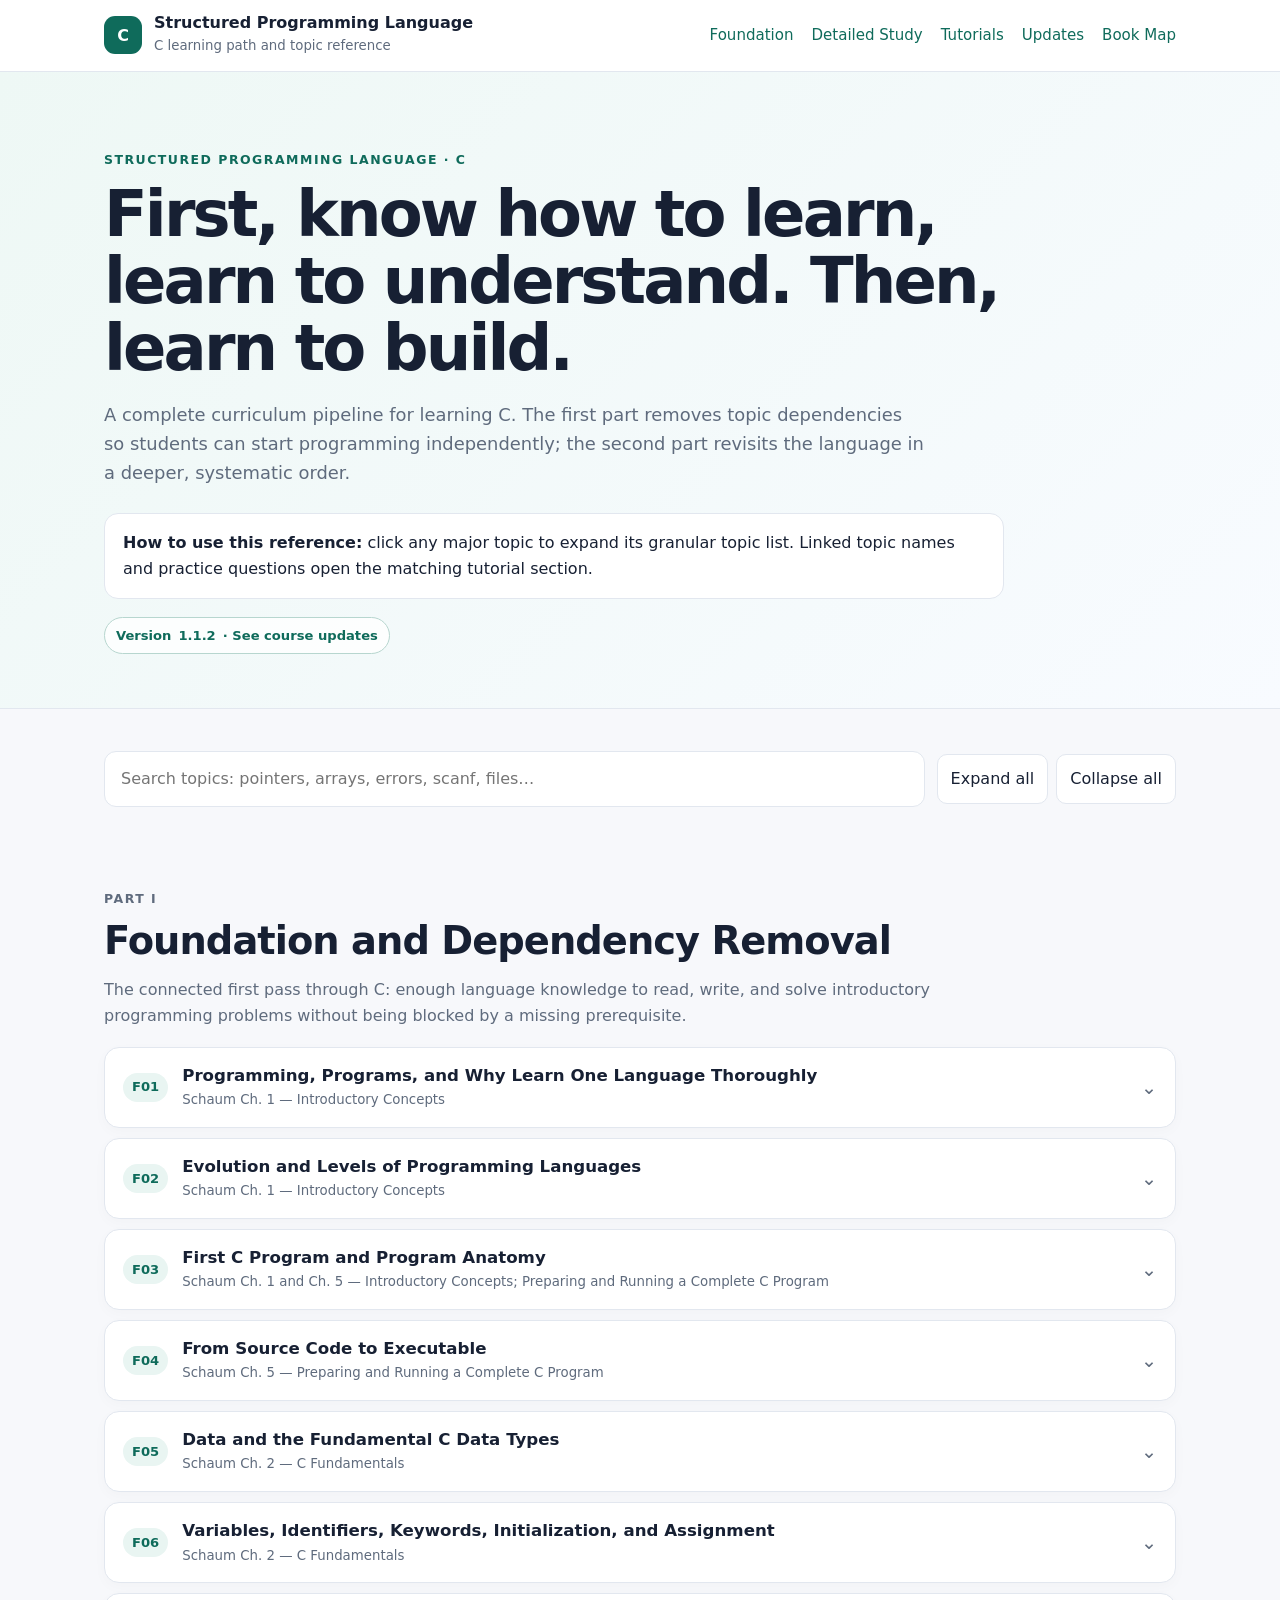
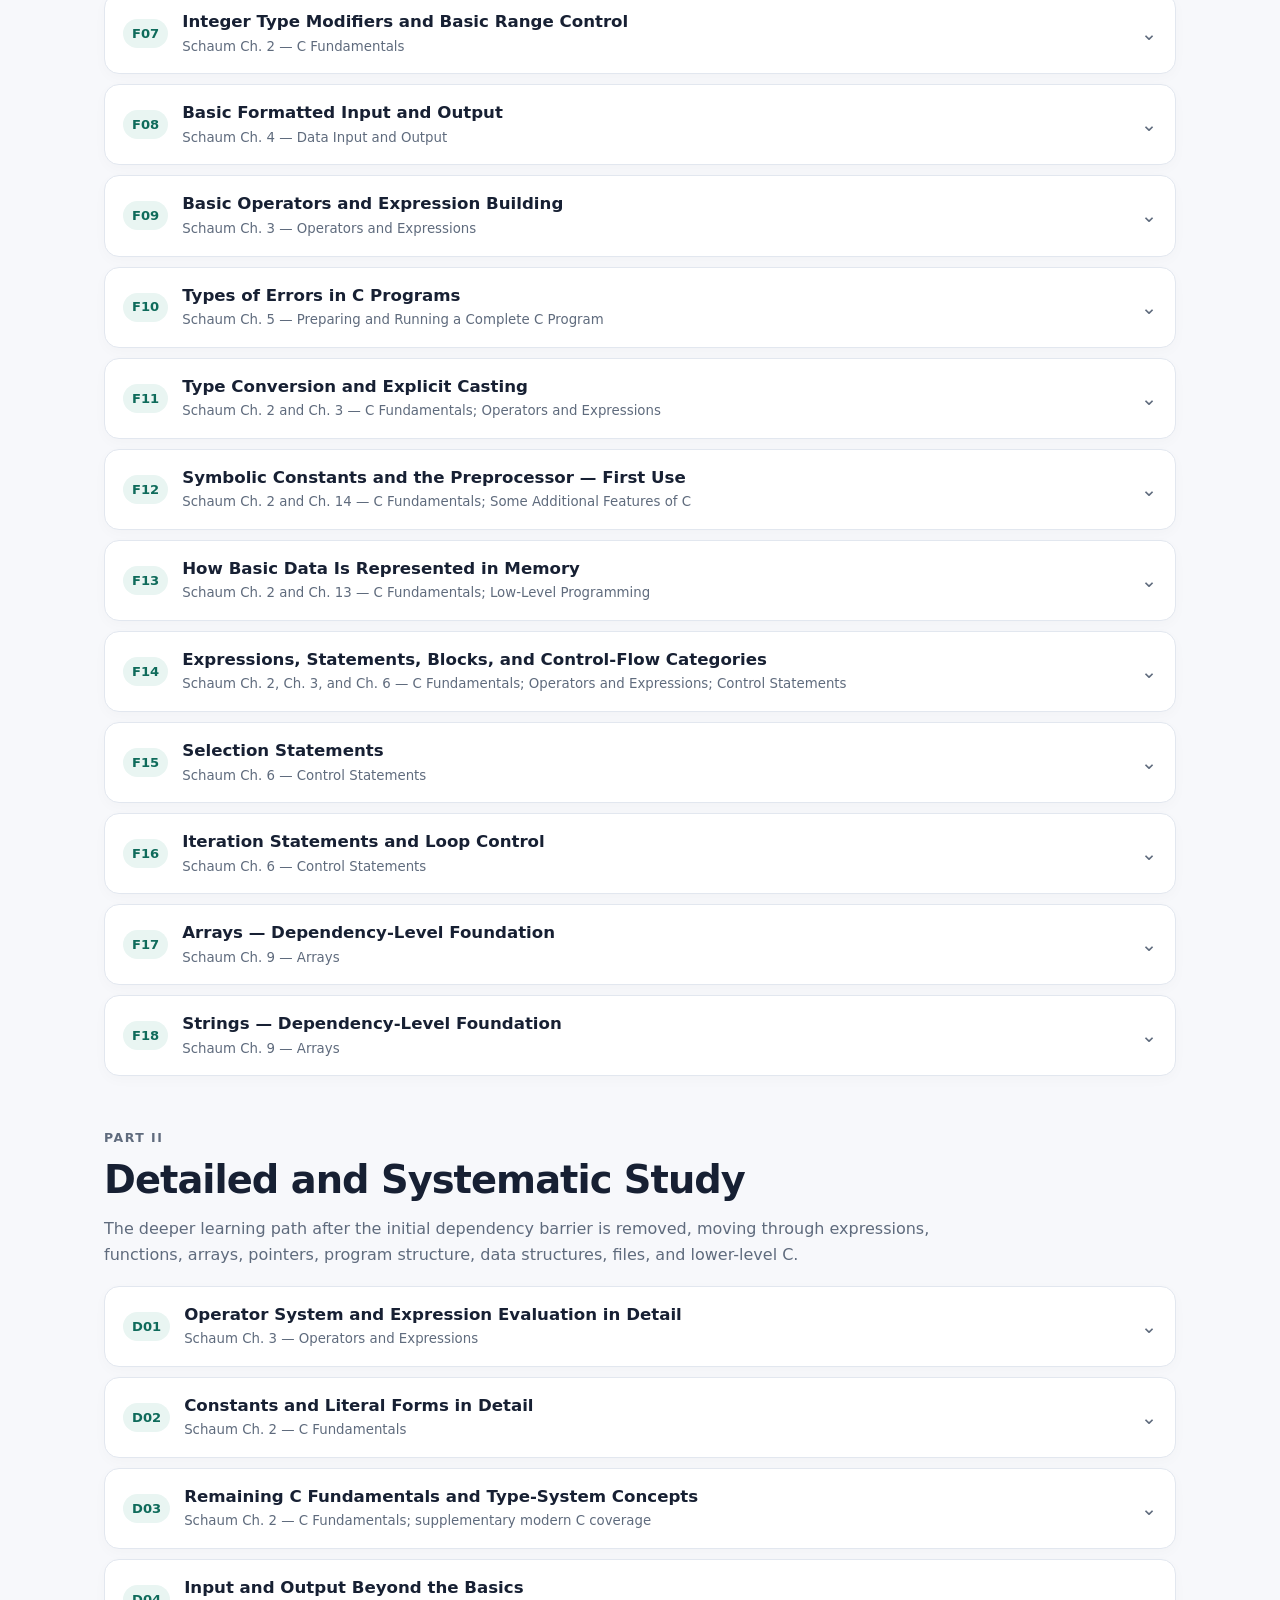
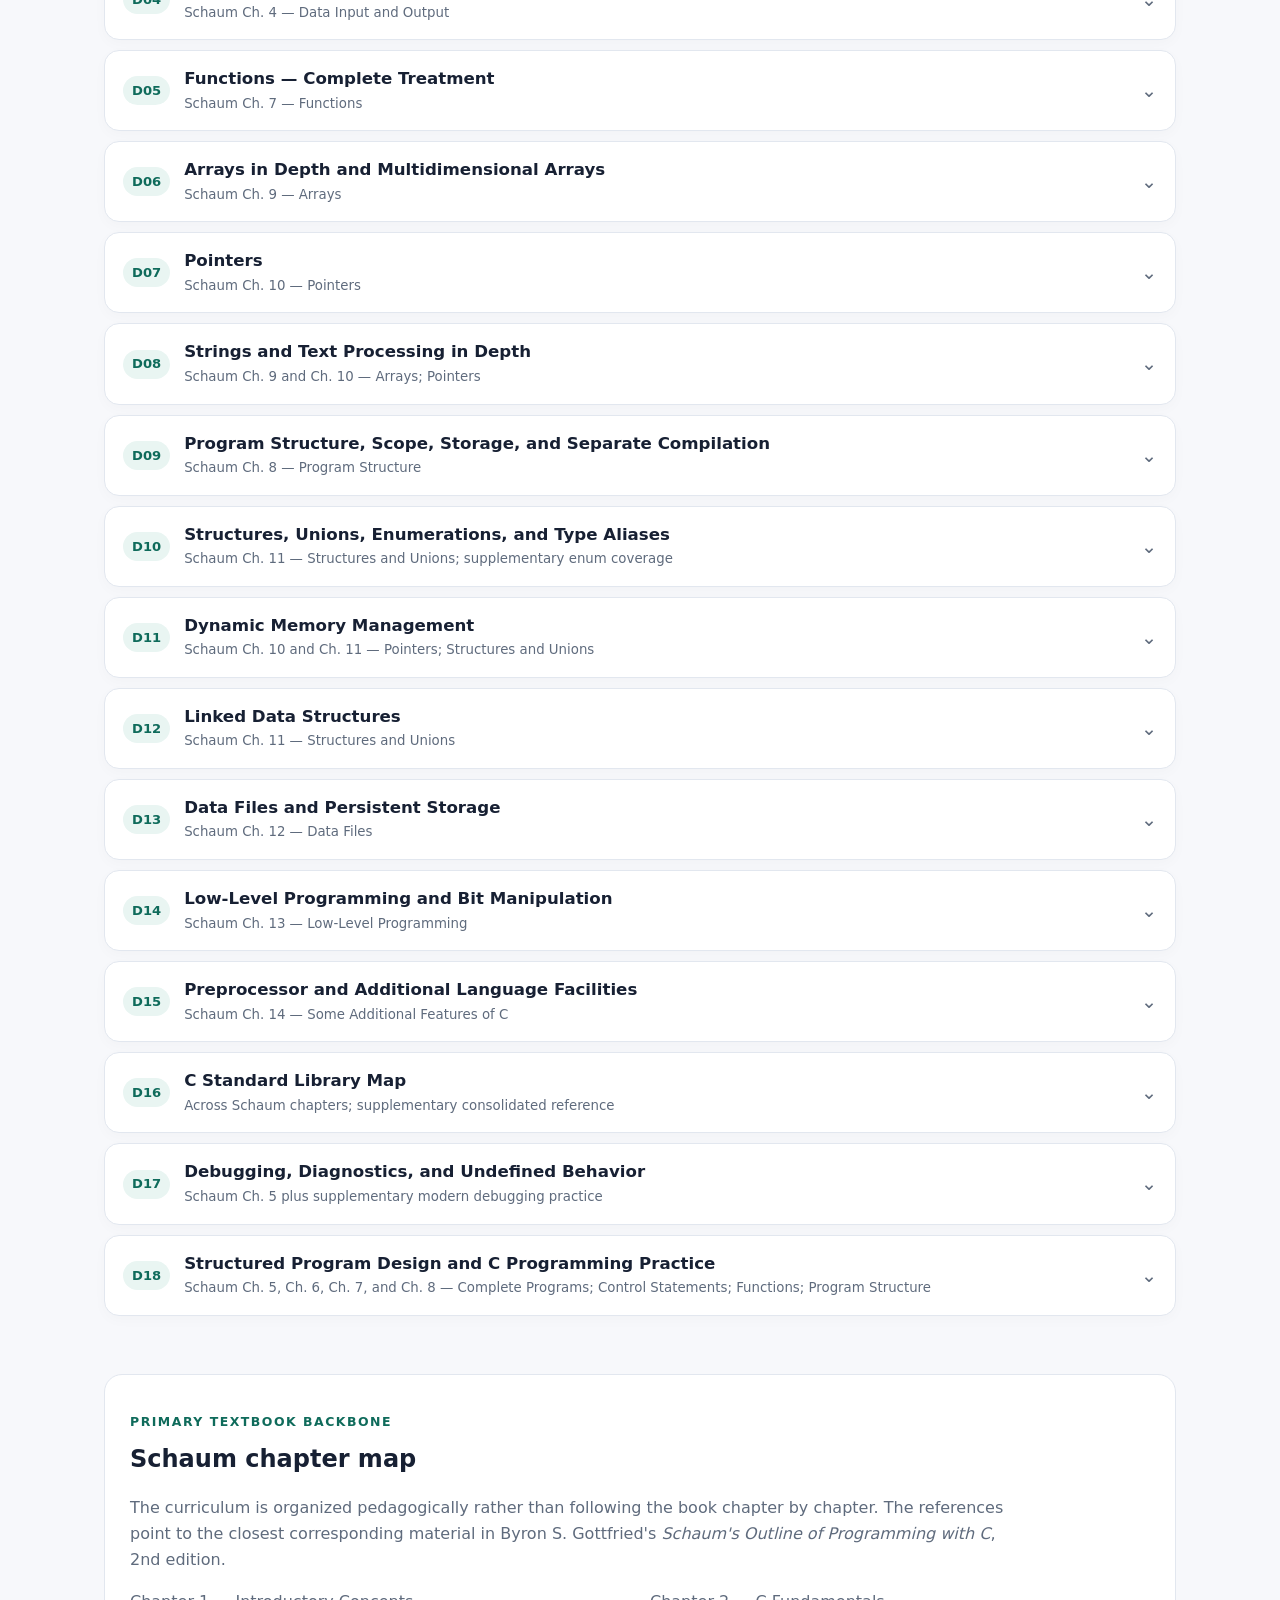
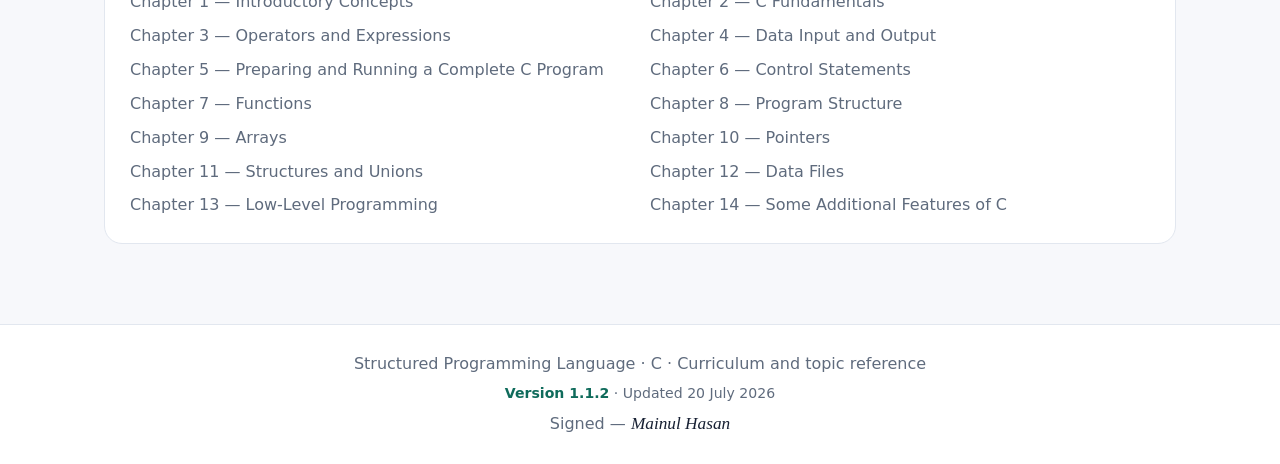
==== commit 5666277f: "feat: add mobile navigation menu and responsive layout improvements, and update course version to 1." ====
--- a/index.html
+++ b/index.html
@@ -6,6 +6,7 @@
   <meta name="description" content="A structured learning path and detailed topic reference for learning the C programming language, organized into foundation and systematic study stages.">
   <title>Structured Programming Language — C Learning Path</title>
   <link rel="stylesheet" href="styles.css">
+  <link rel="stylesheet" href="mobile-nav.css">
 </head>
 <body>
 <header class="site-header">
@@ -21,6 +22,10 @@
       <a href="updates.html">Updates</a>
       <a href="#reference">Book Map</a>
     </nav>
+    <button class="nav-toggle" type="button" aria-expanded="false" aria-label="Open navigation">
+      <span class="nav-toggle-label">Open navigation</span>
+      <span class="nav-toggle-bar"></span><span class="nav-toggle-bar"></span><span class="nav-toggle-bar"></span>
+    </button>
   </div>
 </header>
 
@@ -30,7 +35,7 @@
     <h1>First, know how to learn, learn to understand. Then, learn to build.</h1>
     <p class="hero-copy">A complete curriculum pipeline for learning C. The first part removes topic dependencies so students can start programming independently; the second part revisits the language in a deeper, systematic order.</p>
     <div class="hero-note"><strong>How to use this reference:</strong> click any major topic to expand its granular topic list. Linked topic names and practice questions open the matching tutorial section.</div>
-    <a class="release-badge" href="updates.html">Version <span data-release-version>1.1.0</span> · See course updates</a>
+    <a class="release-badge" href="updates.html">Version <span data-release-version>1.1.2</span> · See course updates</a>
   </div>
 </section>
 
@@ -231,10 +236,10 @@
 <li><a href="tutorials/formatted-input-output.html#scanf">scanf</a></li>
 <li><a href="tutorials/formatted-input-output.html#specifiers">Basic conversion and format specifiers</a></li>
 <li><a href="tutorials/formatted-input-output.html#mental-model">Printing variables, constants, and expression results</a></li>
-<li><a href="tutorials/formatted-input-output.html#scanf">Reading values into variables</a></li>
-<li><a href="tutorials/formatted-input-output.html#scanf">Reading more than one value</a></li>
-<li><a href="tutorials/formatted-input-output.html#mental-model">Why scanf needs a destination address</a></li>
-<li><a href="tutorials/formatted-input-output.html#mental-model">Why printf normally receives values rather than destination addresses</a></li></ul>
+<li>Reading values into variables</li>
+<li>Reading more than one value</li>
+<li>Why scanf needs a destination address</li>
+<li>Why printf normally receives values rather than destination addresses</li></ul>
         <a class="tutorial-link" href="tutorials/formatted-input-output.html#mental-model"><span>Open tutorial</span> Formatted Input &amp; Output in C <span aria-hidden="true">→</span></a>
         <div class="book-ref"><strong>Primary reference:</strong> Schaum Ch. 4 — Data Input and Output</div>
       </div>
@@ -556,15 +561,15 @@
 <li><a href="tutorials/formatted-input-output.html#width-precision">Precision control</a></li>
 <li><a href="tutorials/formatted-input-output.html#flags">Output flags</a></li>
 <li><a href="tutorials/formatted-input-output.html#scanf">Formatted input field width</a></li>
-<li><a href="tutorials/formatted-input-output.html#char-io">Character input with getchar</a></li>
-<li><a href="tutorials/formatted-input-output.html#char-io">Character output with putchar</a></li>
-<li><a href="tutorials/formatted-input-output.html#char-io">Line-oriented input</a></li>
-<li><a href="tutorials/formatted-input-output.html#char-io">fgets</a></li>
-<li><a href="tutorials/formatted-input-output.html#char-io">puts and fputs for string-oriented output</a></li>
-<li><a href="tutorials/formatted-input-output.html#scanf">Whitespace behavior in formatted input</a></li>
-<li><a href="tutorials/formatted-input-output.html#scanf">Input-buffer and leftover-newline problems</a></li>
-<li><a href="tutorials/formatted-input-output.html#scanf">Return values of input functions</a></li>
-<li><a href="tutorials/formatted-input-output.html#scanf">Checking input success and handling invalid input</a></li></ul>
+<li>Character input with getchar</li>
+<li>Character output with putchar</li>
+<li>Line-oriented input</li>
+<li>fgets</li>
+<li>puts and fputs for string-oriented output</li>
+<li>Whitespace behavior in formatted input</li>
+<li>Input-buffer and leftover-newline problems</li>
+<li>Return values of input functions</li>
+<li>Checking input success and handling invalid input</li></ul>
         <a class="tutorial-link" href="tutorials/formatted-input-output.html#width-precision"><span>Open tutorial</span> Formatted Input &amp; Output in C <span aria-hidden="true">→</span></a>
         <div class="book-ref"><strong>Primary reference:</strong> Schaum Ch. 4 — Data Input and Output</div>
       </div>
@@ -994,10 +999,11 @@
 
 <footer class="site-footer">
   <span>Structured Programming Language · C · Curriculum and topic reference</span>
-  <span class="release-line"><a href="updates.html">Version <span data-release-version>1.1.0</span></a> · Updated <time data-release-date datetime="2026-07-20">20 July 2026</time></span>
+  <span class="release-line"><a href="updates.html">Version <span data-release-version>1.1.2</span></a> · Updated <time data-release-date datetime="2026-07-20">20 July 2026</time></span>
   <span>Signed — <span class="signature-name" data-release-author>Mainul Hasan</span></span>
 </footer>
 <script src="script.js"></script>
-<script src="site-meta.js"></script>
+<script src="site-meta.js?v=1.1.2"></script>
+<script src="site-nav.js?v=1.1.2"></script>
 </body>
 </html>
--- a/mobile-nav.css
+++ b/mobile-nav.css
@@ -0,0 +1,99 @@
+.nav-toggle {
+  display: none;
+  width: 42px;
+  height: 42px;
+  flex: 0 0 42px;
+  align-items: center;
+  justify-content: center;
+  flex-direction: column;
+  gap: 5px;
+  padding: 0;
+  border: 1px solid var(--line, #e2e7ef);
+  border-radius: 11px;
+  background: var(--panel, var(--card, #fff));
+  color: var(--text, var(--ink, #172033));
+  cursor: pointer;
+}
+.nav-toggle:hover { background: var(--accent-soft, var(--teal-soft, #e9f5f2)); }
+.nav-toggle-bar { display: block; width: 19px; height: 2px; border-radius: 2px; background: currentColor; }
+.nav-toggle-label {
+  position: absolute;
+  width: 1px;
+  height: 1px;
+  padding: 0;
+  margin: -1px;
+  overflow: hidden;
+  clip: rect(0,0,0,0);
+  white-space: nowrap;
+  border: 0;
+}
+.mobile-nav-backdrop {
+  position: fixed;
+  inset: 0;
+  z-index: 90;
+  background: rgba(13, 23, 38, .46);
+  opacity: 0;
+  pointer-events: none;
+  transition: opacity .2s ease;
+}
+.mobile-nav-drawer {
+  position: fixed;
+  top: 0;
+  right: 0;
+  z-index: 100;
+  width: min(86vw, 340px);
+  height: 100vh;
+  height: 100dvh;
+  padding: 18px;
+  background: var(--panel, var(--card, #fff));
+  color: var(--text, var(--ink, #172033));
+  box-shadow: -18px 0 48px rgba(17, 31, 49, .2);
+  transform: translateX(105%);
+  visibility: hidden;
+  transition: transform .22s ease, visibility 0s linear .22s;
+  overflow-y: auto;
+}
+.mobile-nav-open { overflow: hidden; }
+.mobile-nav-open .mobile-nav-backdrop { opacity: 1; pointer-events: auto; }
+.mobile-nav-open .mobile-nav-drawer {
+  transform: translateX(0);
+  visibility: visible;
+  transition: transform .22s ease;
+}
+.mobile-nav-head { display: flex; align-items: center; justify-content: space-between; gap: 16px; padding-bottom: 16px; border-bottom: 1px solid var(--line, #e2e7ef); }
+.mobile-nav-title { font-size: .78rem; font-weight: 800; letter-spacing: .1em; text-transform: uppercase; color: var(--accent, var(--teal, #0f6b5b)); }
+.mobile-nav-close {
+  width: 40px;
+  height: 40px;
+  border: 1px solid var(--line, #e2e7ef);
+  border-radius: 10px;
+  background: transparent;
+  color: inherit;
+  font-size: 1.65rem;
+  line-height: 1;
+  cursor: pointer;
+}
+.mobile-nav-links { display: grid; gap: 7px; margin-top: 18px; }
+.mobile-nav-links a {
+  display: block;
+  padding: 13px 14px;
+  border: 1px solid transparent;
+  border-radius: 11px;
+  color: var(--text, var(--ink, #172033));
+  font-weight: 720;
+  text-decoration: none;
+}
+.mobile-nav-links a:hover,
+.mobile-nav-links a:focus-visible,
+.mobile-nav-links a[aria-current="page"] {
+  border-color: #b7d6cf;
+  background: var(--accent-soft, var(--teal-soft, #e9f5f2));
+  color: var(--accent, var(--teal, #0f6b5b));
+}
+@media (max-width: 780px) {
+  .nav-toggle { display: inline-flex; }
+}
+@media (prefers-reduced-motion: reduce) {
+  .mobile-nav-backdrop,
+  .mobile-nav-drawer { transition: none; }
+}
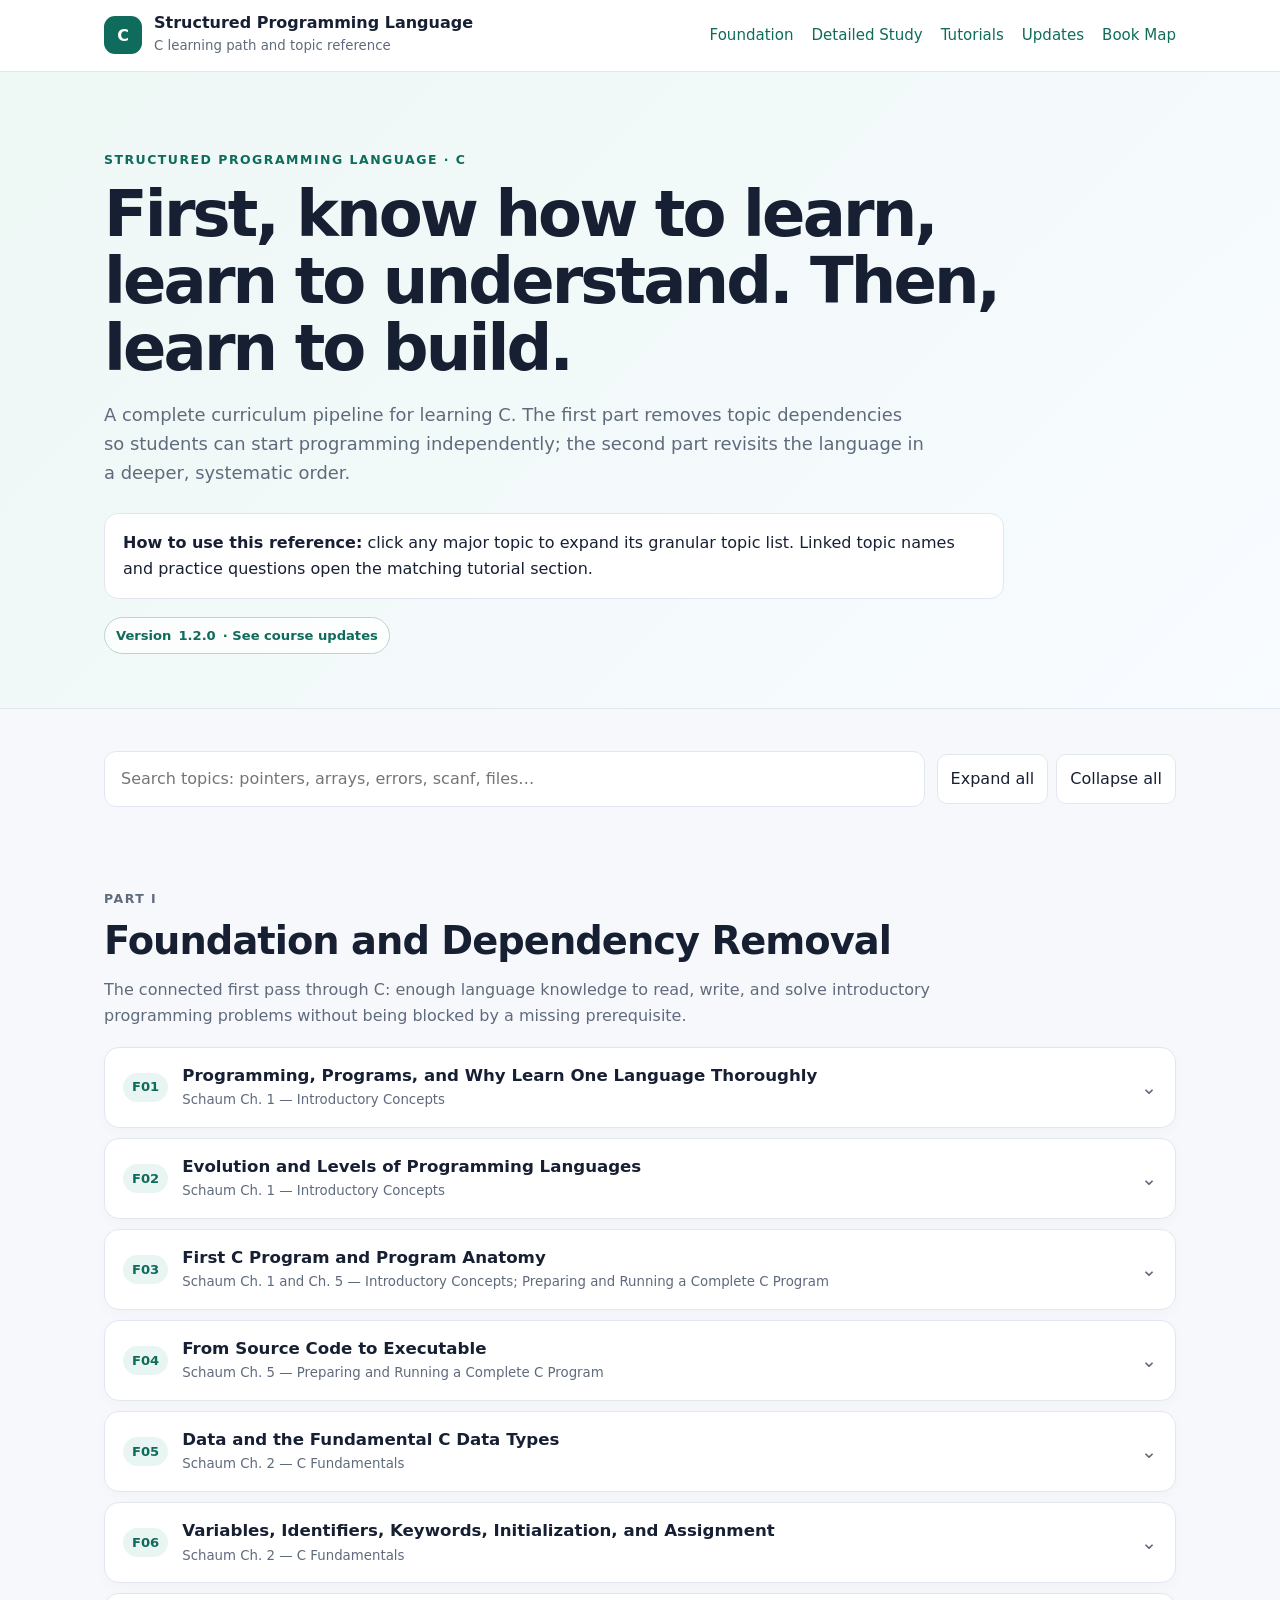
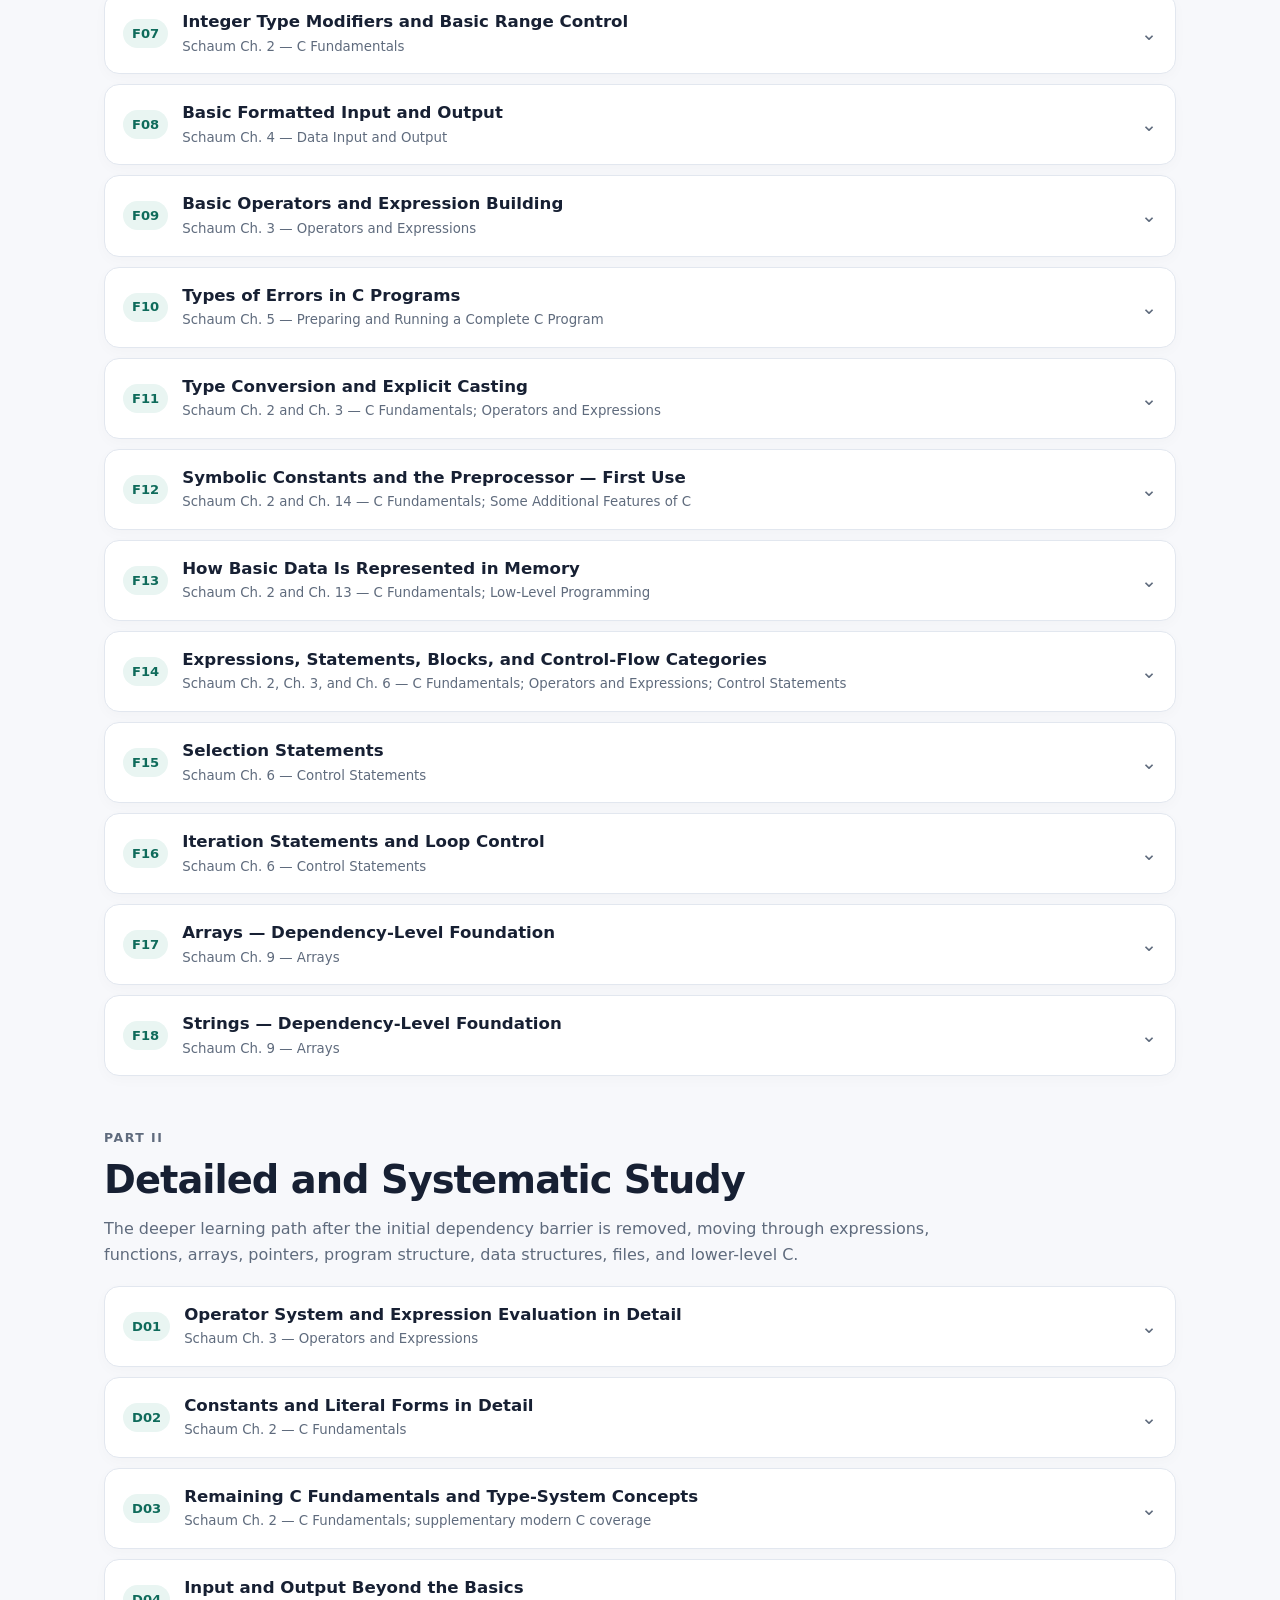
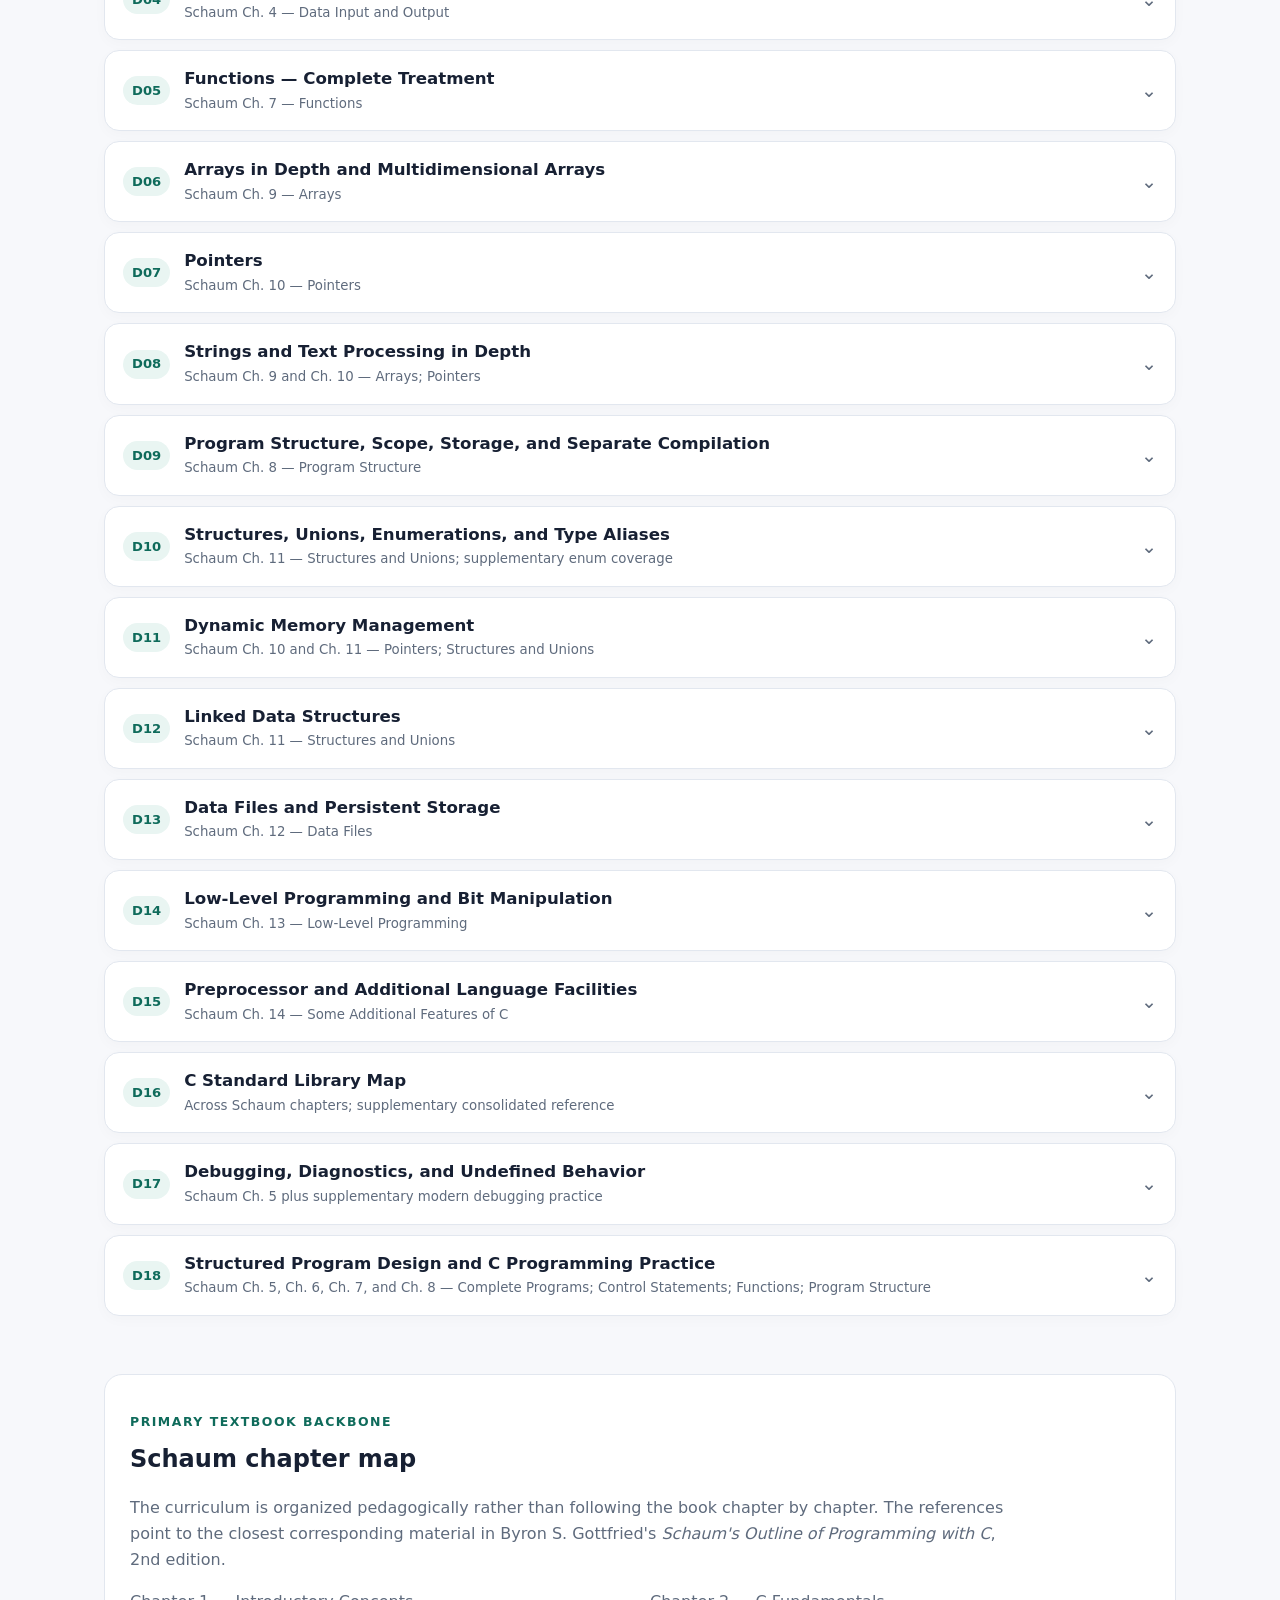
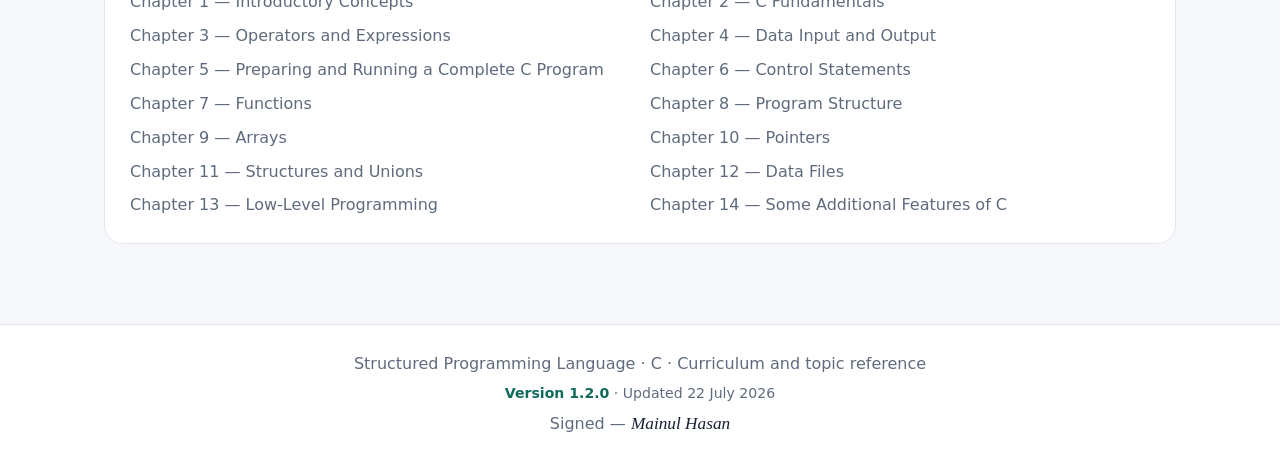
==== commit c9914db1: "feat: add Array & String Fundamentals tutorial and update course curriculum and versioning to 1.2.0" ====
--- a/index.html
+++ b/index.html
@@ -35,7 +35,7 @@
     <h1>First, know how to learn, learn to understand. Then, learn to build.</h1>
     <p class="hero-copy">A complete curriculum pipeline for learning C. The first part removes topic dependencies so students can start programming independently; the second part revisits the language in a deeper, systematic order.</p>
     <div class="hero-note"><strong>How to use this reference:</strong> click any major topic to expand its granular topic list. Linked topic names and practice questions open the matching tutorial section.</div>
-    <a class="release-badge" href="updates.html">Version <span data-release-version>1.1.2</span> · See course updates</a>
+    <a class="release-badge" href="updates.html">Version <span data-release-version>1.2.0</span> · See course updates</a>
   </div>
 </section>
 
@@ -419,7 +419,7 @@
         <div class="book-ref"><strong>Primary reference:</strong> Schaum Ch. 6 — Control Statements</div>
       </div>
     </details>
-<details class="pipeline-item" data-search="arrays — dependency-level foundation schaum ch. 9 — arrays why arrays are needed concept of storing multiple values of one element type array declaration zero-based array indexing indexed element access valid index range out-of-bounds access as invalid and dangerous basic traversal basic array input and output">
+<details class="pipeline-item" data-search="arrays — dependency-level foundation schaum ch. 9 — arrays why arrays are needed concept of storing multiple values of one element type array declaration and initialization variations zero-based array indexing indexed element access valid index range out-of-bounds access as invalid and dangerous contiguous memory layout of array elements how the array name refers to the address of the first element element-aware address movement such as ar + 1 basic traversal with indexes basic array input and output">
       <summary>
         <span class="num">F17</span>
         <span class="summary-copy">
@@ -432,17 +432,21 @@
         <h4>What this topic covers</h4>
         <ul class="topic-list"><li>Why arrays are needed</li>
 <li>Concept of storing multiple values of one element type</li>
-<li>Array declaration</li>
-<li>Zero-based array indexing</li>
-<li>Indexed element access</li>
-<li>Valid index range</li>
-<li>Out-of-bounds access as invalid and dangerous</li>
-<li>Basic traversal</li>
-<li>Basic array input and output</li></ul>
+<li><a href="tutorials/array-string-fundamentals.html#array-declaration">Array declaration and initialization variations</a></li>
+<li><a href="tutorials/array-string-fundamentals.html#array-model">Zero-based array indexing</a></li>
+<li><a href="tutorials/array-string-fundamentals.html#array-model">Indexed element access</a></li>
+<li><a href="tutorials/array-string-fundamentals.html#array-model">Valid index range</a></li>
+<li><a href="tutorials/array-string-fundamentals.html#array-model">Out-of-bounds access as invalid and dangerous</a></li>
+<li><a href="tutorials/array-string-fundamentals.html#memory">Contiguous memory layout of array elements</a></li>
+<li><a href="tutorials/array-string-fundamentals.html#array-name">How the array name refers to the address of the first element</a></li>
+<li><a href="tutorials/array-string-fundamentals.html#address-step">Element-aware address movement such as <code>ar + 1</code></a></li>
+<li><a href="tutorials/array-string-fundamentals.html#array-traversal">Basic traversal with indexes</a></li>
+<li><a href="tutorials/array-string-fundamentals.html#array-traversal">Basic array input and output</a></li></ul>
+        <a class="tutorial-link" href="tutorials/array-string-fundamentals.html#array-model"><span>Open tutorial</span> Array &amp; String Fundamentals in C <span aria-hidden="true">→</span></a>
         <div class="book-ref"><strong>Primary reference:</strong> Schaum Ch. 9 — Arrays</div>
       </div>
     </details>
-<details class="pipeline-item" data-search="strings — dependency-level foundation schaum ch. 9 — arrays concept of a string in c relationship between strings and character arrays the null character &#x27;\0&#x27; a c string as a null-terminated sequence of characters difference between a character constant and a string literal basic string declaration and use basic string input and output">
+<details class="pipeline-item" data-search="strings — dependency-level foundation schaum ch. 9 — arrays concept of a string in c relationship between strings and character arrays difference between a character array and a null-terminated string the null character &#x27;\0&#x27; a c string as a null-terminated sequence of characters difference between a character constant and a string literal string declaration and initialization variations why string input uses the array name without the address-of operator what an embedded null character does to a string finding string length by traversing to the null character string length versus array size or capacity basic string input and output">
       <summary>
         <span class="num">F18</span>
         <span class="summary-copy">
@@ -453,13 +457,19 @@
       </summary>
       <div class="pipeline-content">
         <h4>What this topic covers</h4>
-        <ul class="topic-list"><li>Concept of a string in C</li>
-<li>Relationship between strings and character arrays</li>
-<li>The null character &#x27;\0&#x27;</li>
-<li>A C string as a null-terminated sequence of characters</li>
-<li>Difference between a character constant and a string literal</li>
-<li>Basic string declaration and use</li>
-<li>Basic string input and output</li></ul>
+        <ul class="topic-list"><li><a href="tutorials/array-string-fundamentals.html#char-array-string">Concept of a string in C</a></li>
+<li><a href="tutorials/array-string-fundamentals.html#char-array-string">Relationship between strings and character arrays</a></li>
+<li><a href="tutorials/array-string-fundamentals.html#char-array-string">Difference between a character array and a null-terminated string</a></li>
+<li><a href="tutorials/array-string-fundamentals.html#null">The null character &#x27;\0&#x27;</a></li>
+<li><a href="tutorials/array-string-fundamentals.html#char-array-string">A C string as a null-terminated sequence of characters</a></li>
+<li><a href="tutorials/array-string-fundamentals.html#char-array-string">Difference between a character constant and a string literal</a></li>
+<li><a href="tutorials/array-string-fundamentals.html#string-declaration">String declaration and initialization variations</a></li>
+<li><a href="tutorials/array-string-fundamentals.html#string-input">Why string input uses the array name without the address-of operator</a></li>
+<li><a href="tutorials/array-string-fundamentals.html#embedded-null">What an embedded null character does to a string</a></li>
+<li><a href="tutorials/array-string-fundamentals.html#string-traversal">Finding string length by traversing to the null character</a></li>
+<li><a href="tutorials/array-string-fundamentals.html#size-length">String length versus array size or capacity</a></li>
+<li><a href="tutorials/array-string-fundamentals.html#string-input">Basic string input and output</a></li></ul>
+        <a class="tutorial-link" href="tutorials/array-string-fundamentals.html#char-array-string"><span>Open tutorial</span> Array &amp; String Fundamentals in C <span aria-hidden="true">→</span></a>
         <div class="book-ref"><strong>Primary reference:</strong> Schaum Ch. 9 — Arrays</div>
       </div>
     </details></div>
@@ -999,11 +1009,11 @@
 
 <footer class="site-footer">
   <span>Structured Programming Language · C · Curriculum and topic reference</span>
-  <span class="release-line"><a href="updates.html">Version <span data-release-version>1.1.2</span></a> · Updated <time data-release-date datetime="2026-07-20">20 July 2026</time></span>
+  <span class="release-line"><a href="updates.html">Version <span data-release-version>1.2.0</span></a> · Updated <time data-release-date datetime="2026-07-22">22 July 2026</time></span>
   <span>Signed — <span class="signature-name" data-release-author>Mainul Hasan</span></span>
 </footer>
 <script src="script.js"></script>
-<script src="site-meta.js?v=1.1.2"></script>
-<script src="site-nav.js?v=1.1.2"></script>
+<script src="site-meta.js?v=1.2.0"></script>
+<script src="site-nav.js?v=1.2.0"></script>
 </body>
 </html>
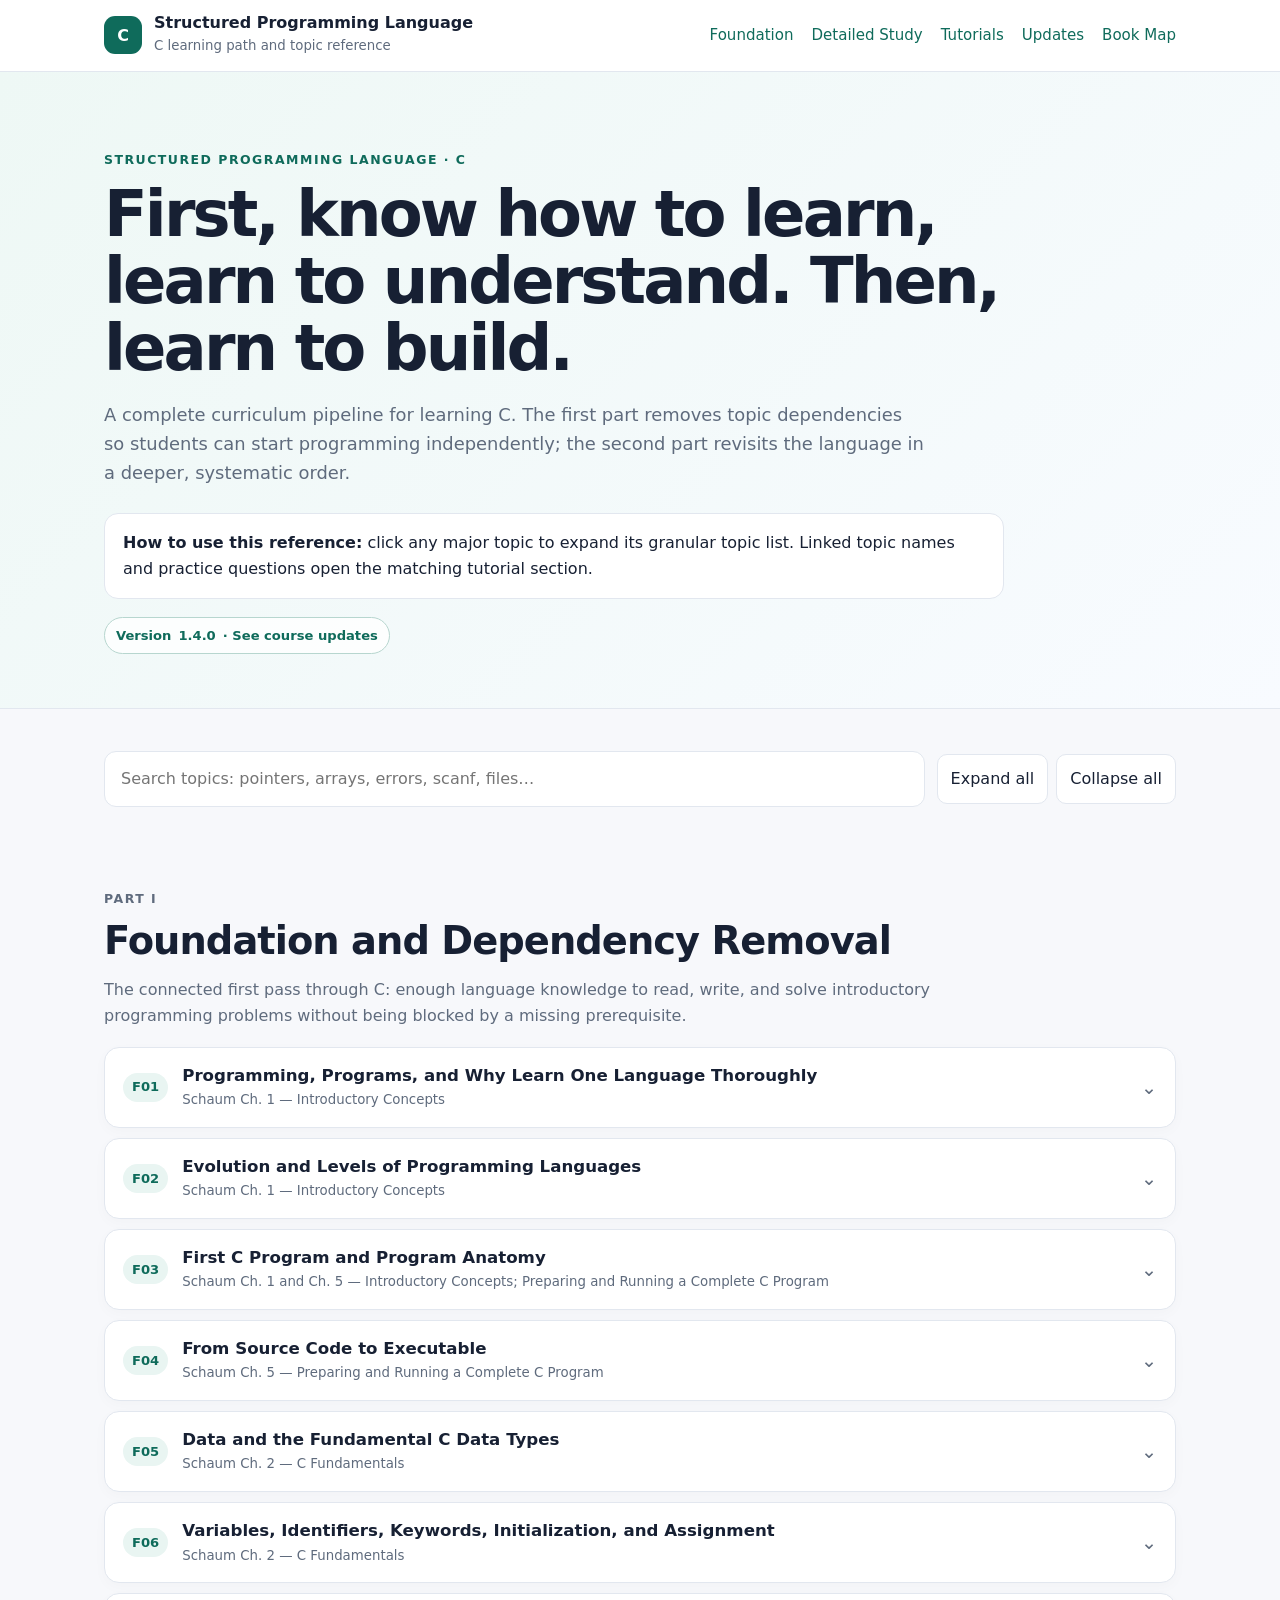
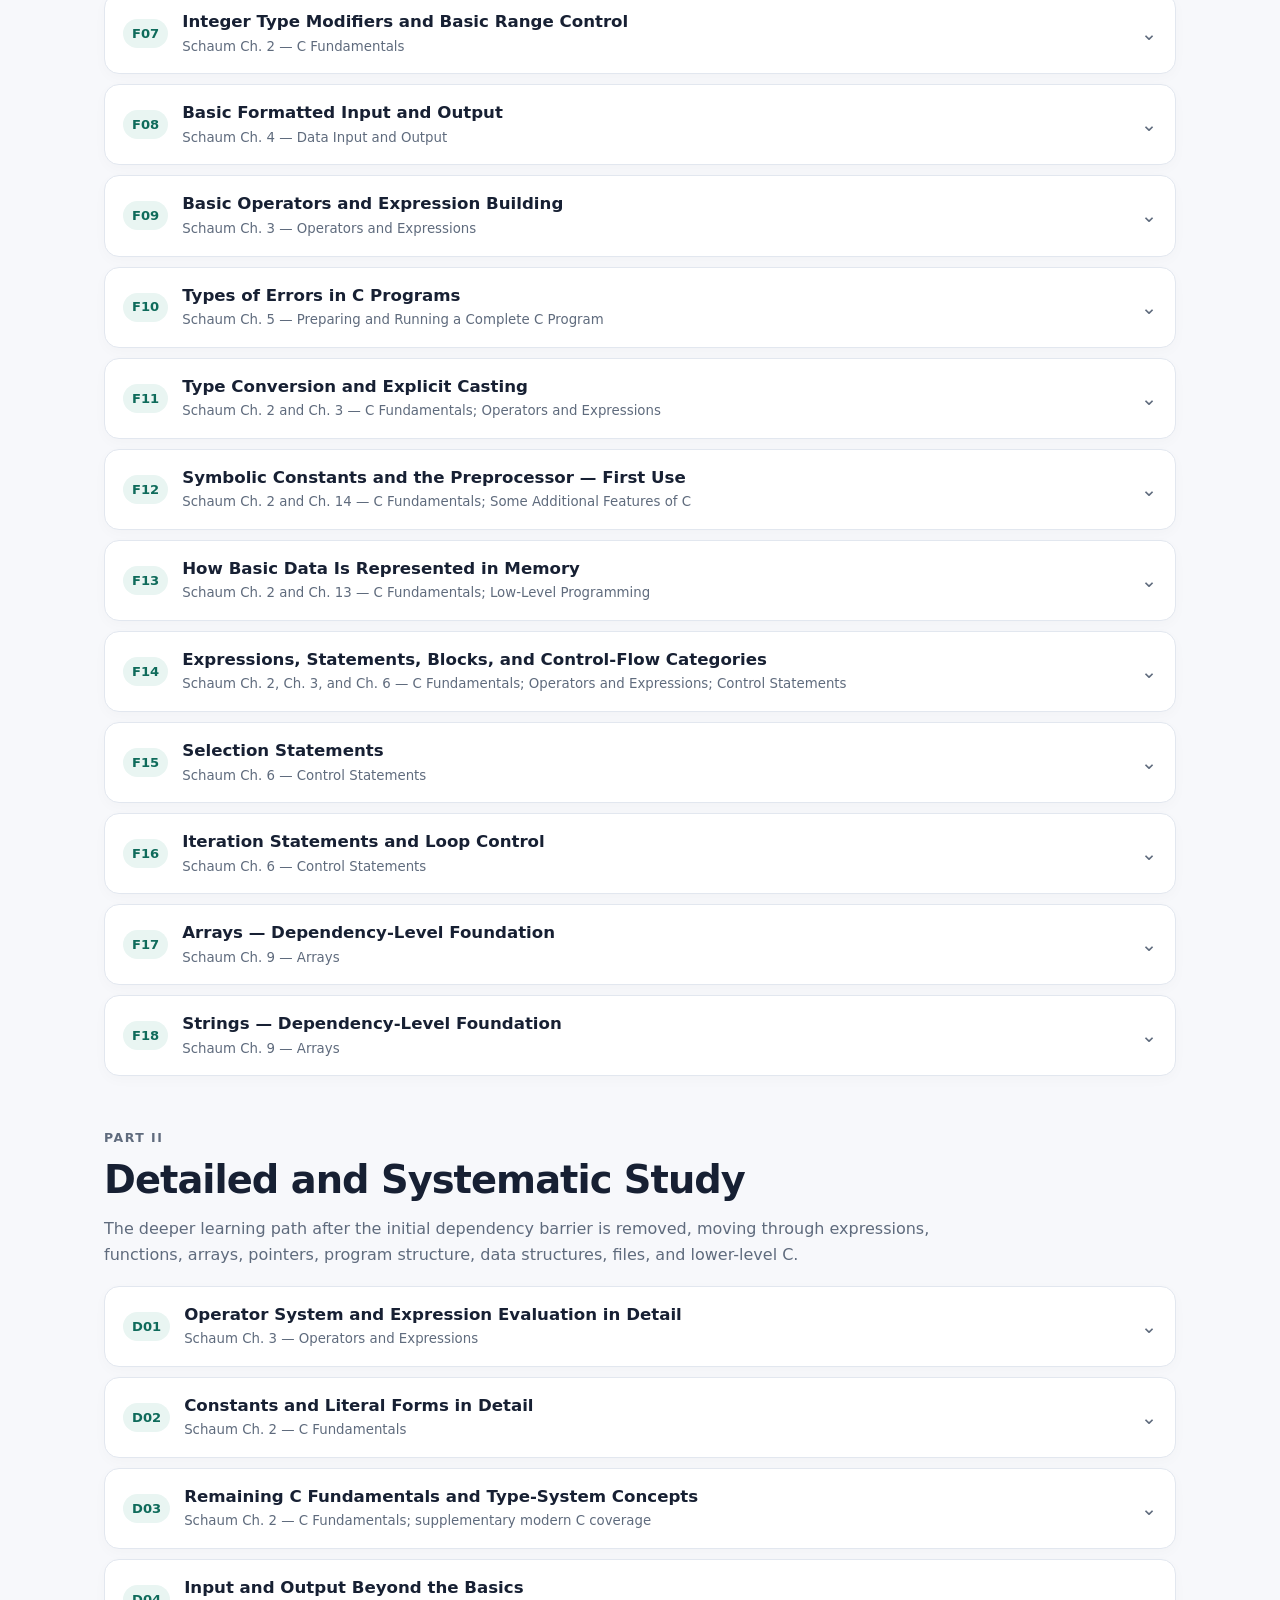
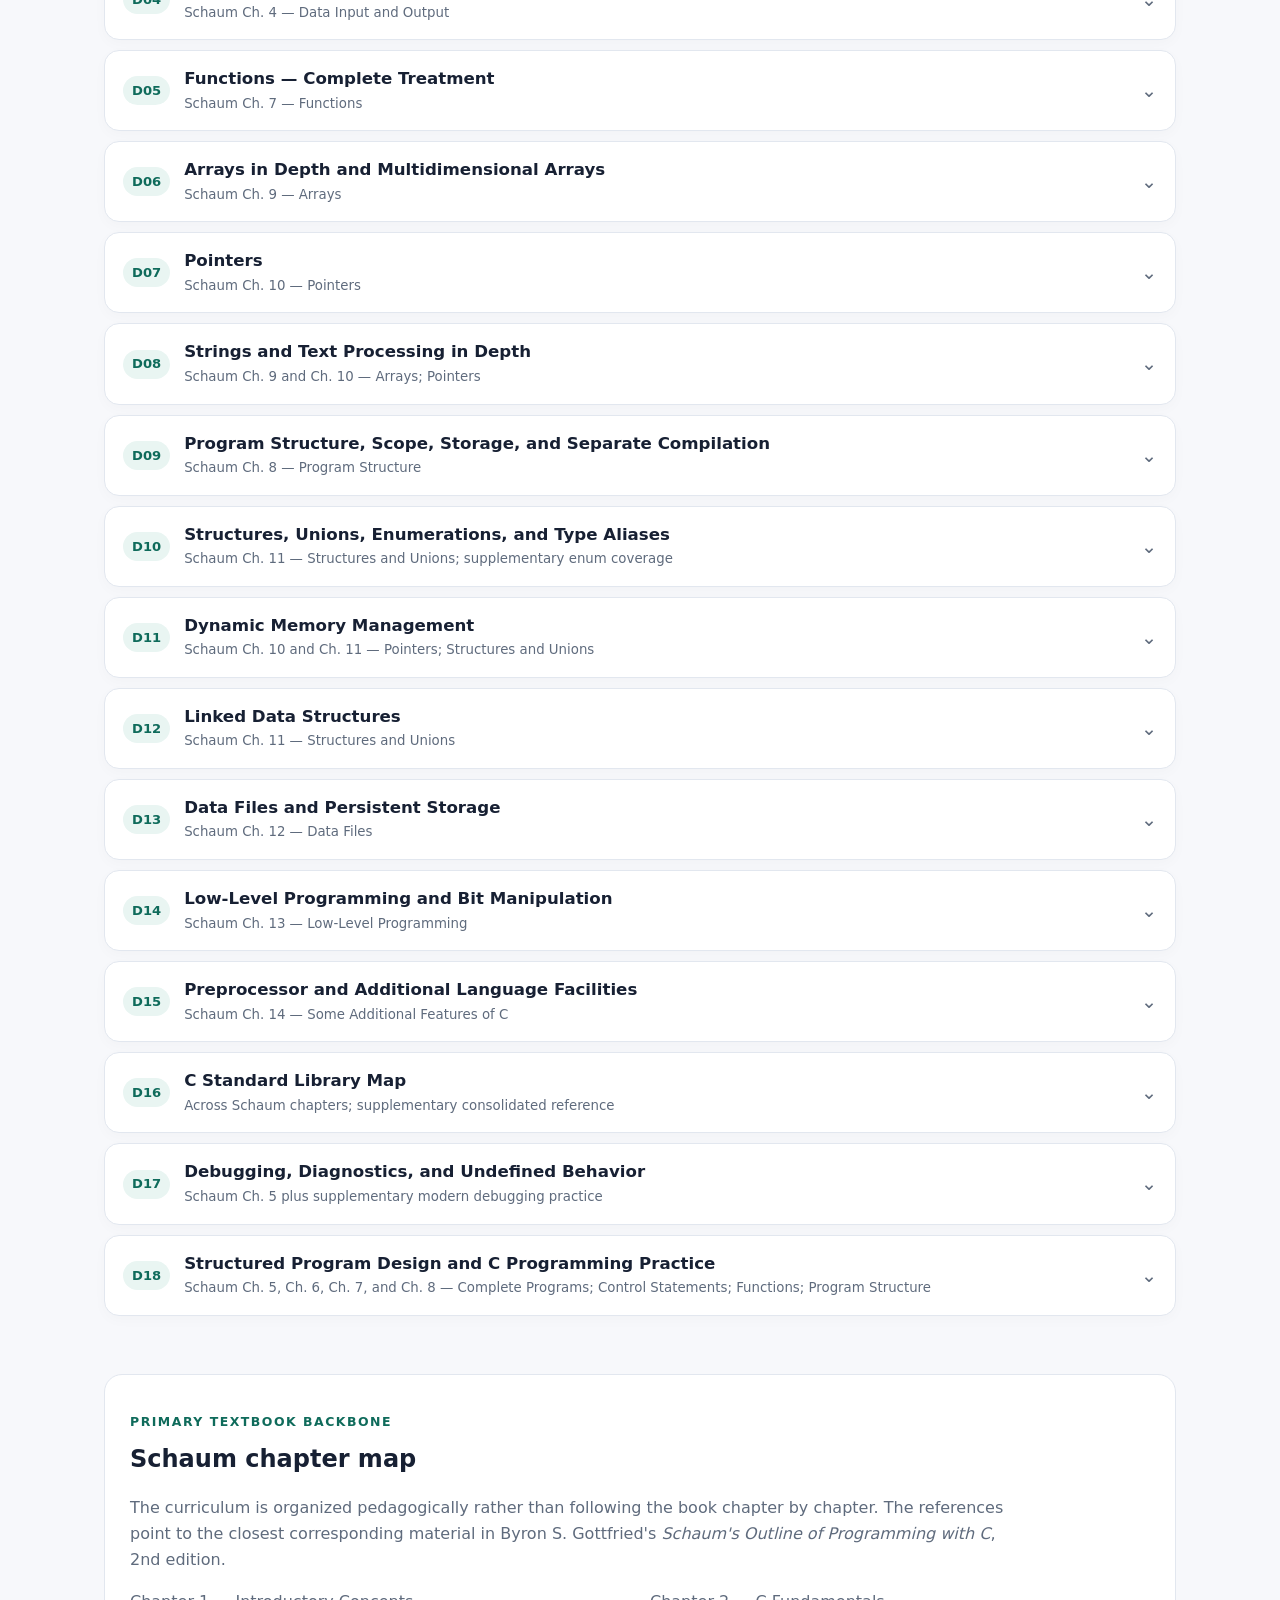
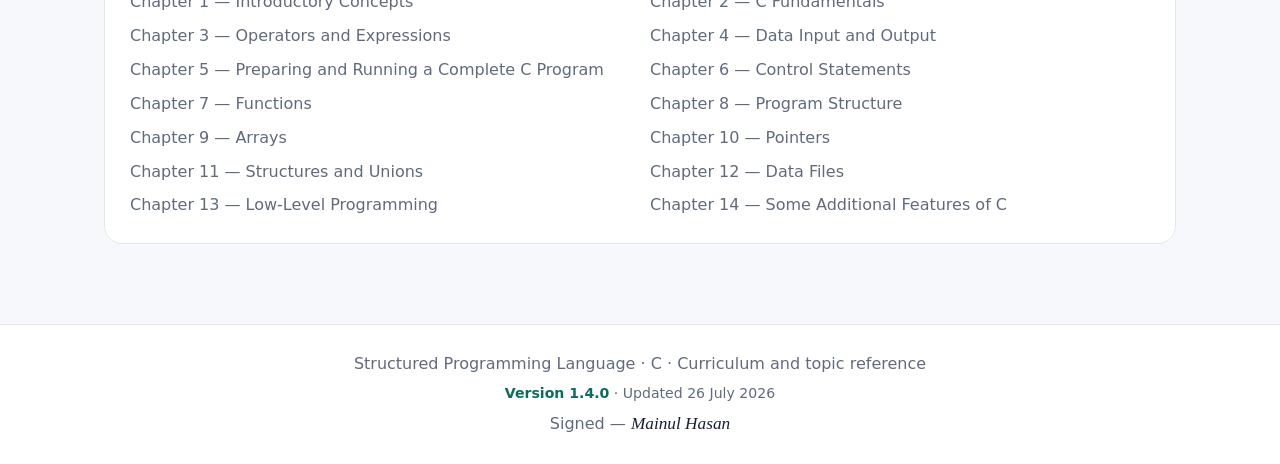
==== commit 3859bea9: "feat: add Operators and Expressions tutorial and link curriculum topics to tutorial sections" ====
--- a/index.html
+++ b/index.html
@@ -35,7 +35,7 @@
     <h1>First, know how to learn, learn to understand. Then, learn to build.</h1>
     <p class="hero-copy">A complete curriculum pipeline for learning C. The first part removes topic dependencies so students can start programming independently; the second part revisits the language in a deeper, systematic order.</p>
     <div class="hero-note"><strong>How to use this reference:</strong> click any major topic to expand its granular topic list. Linked topic names and practice questions open the matching tutorial section.</div>
-    <a class="release-badge" href="updates.html">Version <span data-release-version>1.2.0</span> · See course updates</a>
+    <a class="release-badge" href="updates.html">Version <span data-release-version>1.4.0</span> · See course updates</a>
   </div>
 </section>
 
@@ -255,14 +255,15 @@
       </summary>
       <div class="pipeline-content">
         <h4>What this topic covers</h4>
-        <ul class="topic-list"><li>Basic arithmetic operators used in calculations</li>
-<li>Division and remainder in simple integer expressions</li>
-<li>Assignment operator in simple expressions</li>
-<li>Basic relational operators used for comparisons</li>
-<li>Basic logical operators used to combine or negate conditions</li>
-<li>Equality comparison versus assignment: == and =</li>
-<li>Basic increment and decrement use, especially in loop updates</li>
-<li>Combining variables, constants, and operators to form simple expressions</li></ul>
+        <ul class="topic-list"><li><a href="tutorials/operators-and-expressions.html#classification">Basic arithmetic operators used in calculations</a></li>
+<li><a href="tutorials/operators-and-expressions.html#classification">Division and remainder in simple integer expressions</a></li>
+<li><a href="tutorials/operators-and-expressions.html#classification">Assignment operator in simple expressions</a></li>
+<li><a href="tutorials/operators-and-expressions.html#classification">Basic relational operators used for comparisons</a></li>
+<li><a href="tutorials/operators-and-expressions.html#compound-conditions">Basic logical operators used to combine or negate conditions</a></li>
+<li><a href="tutorials/operators-and-expressions.html#pitfalls">Equality comparison versus assignment: == and =</a></li>
+<li><a href="tutorials/operators-and-expressions.html#increment">Basic increment and decrement use, especially in loop updates</a></li>
+<li><a href="tutorials/operators-and-expressions.html#basics">Combining variables, constants, and operators to form simple expressions</a></li></ul>
+        <a class="tutorial-link" href="tutorials/operators-and-expressions.html#basics"><span>Open tutorial</span> Operators &amp; Expression Evaluation in C <span aria-hidden="true">→</span></a>
         <div class="book-ref"><strong>Primary reference:</strong> Schaum Ch. 3 — Operators and Expressions</div>
       </div>
     </details>
@@ -483,7 +484,7 @@
         <p>The deeper learning path after the initial dependency barrier is removed, moving through expressions, functions, arrays, pointers, program structure, data structures, files, and lower-level C.</p>
       </div>
     </div>
-    <div class="pipeline-list"><details class="pipeline-item" data-search="operator system and expression evaluation in detail schaum ch. 3 — operators and expressions complete classification of c operators by purpose and arity compound assignment operators prefix versus postfix increment semantics prefix versus postfix decrement semantics conditional operator comma operator sizeof operator operator precedence operator associativity parentheses and explicit grouping compound conditions built from multiple logical expressions short-circuit evaluation side effects inside expressions order-of-evaluation pitfalls and writing unambiguous expressions">
+    <div class="pipeline-list"><details class="pipeline-item" data-search="operator system and expression evaluation in detail schaum ch. 3 — operators and expressions complete classification of c operators by purpose and arity lvalues, rvalues, and which operators require a modifiable operand compound assignment operators prefix versus postfix increment semantics prefix versus postfix decrement semantics conditional operator comma operator sizeof operator operator precedence operator associativity parentheses and explicit grouping compound conditions built from multiple logical expressions short-circuit evaluation side effects inside expressions order-of-evaluation pitfalls and writing unambiguous expressions">
       <summary>
         <span class="num">D01</span>
         <span class="summary-copy">
@@ -494,20 +495,22 @@
       </summary>
       <div class="pipeline-content">
         <h4>What this topic covers</h4>
-<ul class="topic-list"><li>Complete classification of C operators by purpose and arity</li>
-<li>Compound assignment operators</li>
-<li>Prefix versus postfix increment semantics</li>
-<li>Prefix versus postfix decrement semantics</li>
-<li>Conditional operator</li>
-<li>Comma operator</li>
-<li>sizeof operator</li>
-<li>Operator precedence</li>
-<li>Operator associativity</li>
-<li>Parentheses and explicit grouping</li>
-<li>Compound conditions built from multiple logical expressions</li>
-<li>Short-circuit evaluation</li>
-<li>Side effects inside expressions</li>
-<li>Order-of-evaluation pitfalls and writing unambiguous expressions</li></ul>
+<ul class="topic-list"><li><a href="tutorials/operators-and-expressions.html#classification">Complete classification of C operators by purpose and arity</a></li>
+<li><a href="tutorials/operators-and-expressions.html#lvalues">Lvalues, rvalues, and which operators require a modifiable operand</a></li>
+<li><a href="tutorials/operators-and-expressions.html#compound">Compound assignment operators</a></li>
+<li><a href="tutorials/operators-and-expressions.html#increment">Prefix versus postfix increment semantics</a></li>
+<li><a href="tutorials/operators-and-expressions.html#decrement">Prefix versus postfix decrement semantics</a></li>
+<li><a href="tutorials/operators-and-expressions.html#conditional">Conditional operator</a></li>
+<li><a href="tutorials/operators-and-expressions.html#comma">Comma operator</a></li>
+<li><a href="tutorials/operators-and-expressions.html#sizeof">sizeof operator</a></li>
+<li><a href="tutorials/operators-and-expressions.html#precedence">Operator precedence</a></li>
+<li><a href="tutorials/operators-and-expressions.html#associativity">Operator associativity</a></li>
+<li><a href="tutorials/operators-and-expressions.html#parentheses">Parentheses and explicit grouping</a></li>
+<li><a href="tutorials/operators-and-expressions.html#compound-conditions">Compound conditions built from multiple logical expressions</a></li>
+<li><a href="tutorials/operators-and-expressions.html#short-circuit">Short-circuit evaluation</a></li>
+<li><a href="tutorials/operators-and-expressions.html#side-effects">Side effects inside expressions</a></li>
+<li><a href="tutorials/operators-and-expressions.html#pitfalls">Order-of-evaluation pitfalls and writing unambiguous expressions</a></li></ul>
+        <a class="tutorial-link" href="tutorials/operators-and-expressions.html#classification"><span>Open tutorial</span> Operators &amp; Expression Evaluation in C <span aria-hidden="true">→</span></a>
         <div class="book-ref"><strong>Primary reference:</strong> Schaum Ch. 3 — Operators and Expressions</div>
       </div>
     </details>
@@ -571,15 +574,15 @@
 <li><a href="tutorials/formatted-input-output.html#width-precision">Precision control</a></li>
 <li><a href="tutorials/formatted-input-output.html#flags">Output flags</a></li>
 <li><a href="tutorials/formatted-input-output.html#scanf">Formatted input field width</a></li>
-<li>Character input with getchar</li>
-<li>Character output with putchar</li>
+<li><a href="tutorials/formatted-input-output.html#char-io">Character input with getchar</a></li>
+<li><a href="tutorials/formatted-input-output.html#char-io">Character output with putchar</a></li>
 <li>Line-oriented input</li>
 <li>fgets</li>
 <li>puts and fputs for string-oriented output</li>
 <li>Whitespace behavior in formatted input</li>
 <li>Input-buffer and leftover-newline problems</li>
-<li>Return values of input functions</li>
-<li>Checking input success and handling invalid input</li></ul>
+<li><a href="tutorials/formatted-input-output.html#eof">Return values of input functions</a></li>
+<li><a href="tutorials/formatted-input-output.html#eof">Checking input success and handling invalid input</a></li></ul>
         <a class="tutorial-link" href="tutorials/formatted-input-output.html#width-precision"><span>Open tutorial</span> Formatted Input &amp; Output in C <span aria-hidden="true">→</span></a>
         <div class="book-ref"><strong>Primary reference:</strong> Schaum Ch. 4 — Data Input and Output</div>
       </div>
@@ -837,13 +840,14 @@
 <li>Text-file character I/O</li>
 <li>Text-file line I/O</li>
 <li>Formatted file I/O</li>
-<li>EOF and end-of-file handling</li>
-<li>File error detection</li>
+<li><a href="tutorials/formatted-input-output.html#eof">EOF and end-of-file handling</a></li>
+<li><a href="tutorials/formatted-input-output.html#eof">File error detection</a></li>
 <li>Binary file I/O</li>
 <li>Reading and writing records</li>
 <li>Sequential file processing</li>
 <li>Random-access file positioning</li>
 <li>fseek, ftell, and rewind</li></ul>
+        <a class="tutorial-link" href="tutorials/formatted-input-output.html#eof"><span>Open tutorial</span> Formatted Input &amp; Output in C <span aria-hidden="true">→</span></a>
         <div class="book-ref"><strong>Primary reference:</strong> Schaum Ch. 12 — Data Files</div>
       </div>
     </details>
@@ -1009,11 +1013,11 @@
 
 <footer class="site-footer">
   <span>Structured Programming Language · C · Curriculum and topic reference</span>
-  <span class="release-line"><a href="updates.html">Version <span data-release-version>1.2.0</span></a> · Updated <time data-release-date datetime="2026-07-22">22 July 2026</time></span>
+  <span class="release-line"><a href="updates.html">Version <span data-release-version>1.4.0</span></a> · Updated <time data-release-date datetime="2026-07-26">26 July 2026</time></span>
   <span>Signed — <span class="signature-name" data-release-author>Mainul Hasan</span></span>
 </footer>
 <script src="script.js"></script>
-<script src="site-meta.js?v=1.2.0"></script>
-<script src="site-nav.js?v=1.2.0"></script>
+<script src="site-meta.js?v=1.4.0"></script>
+<script src="site-nav.js?v=1.4.0"></script>
 </body>
 </html>
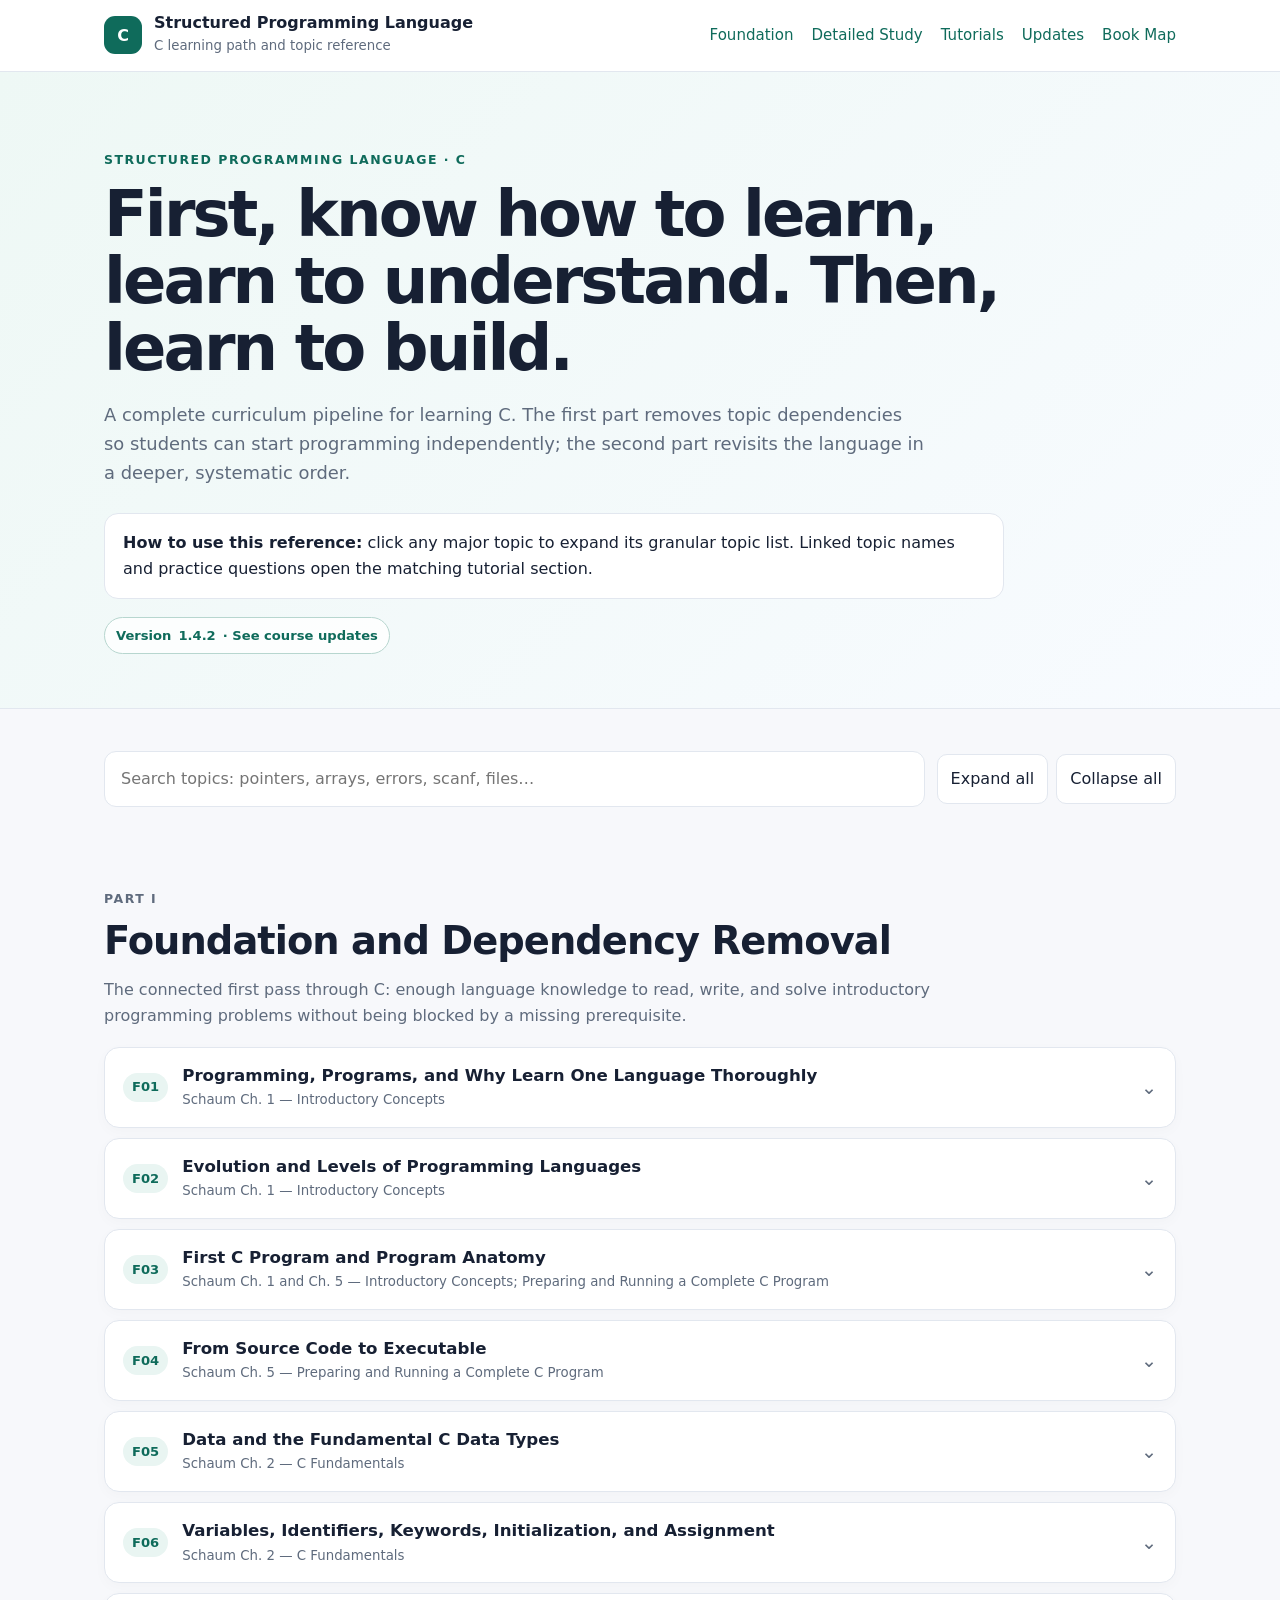
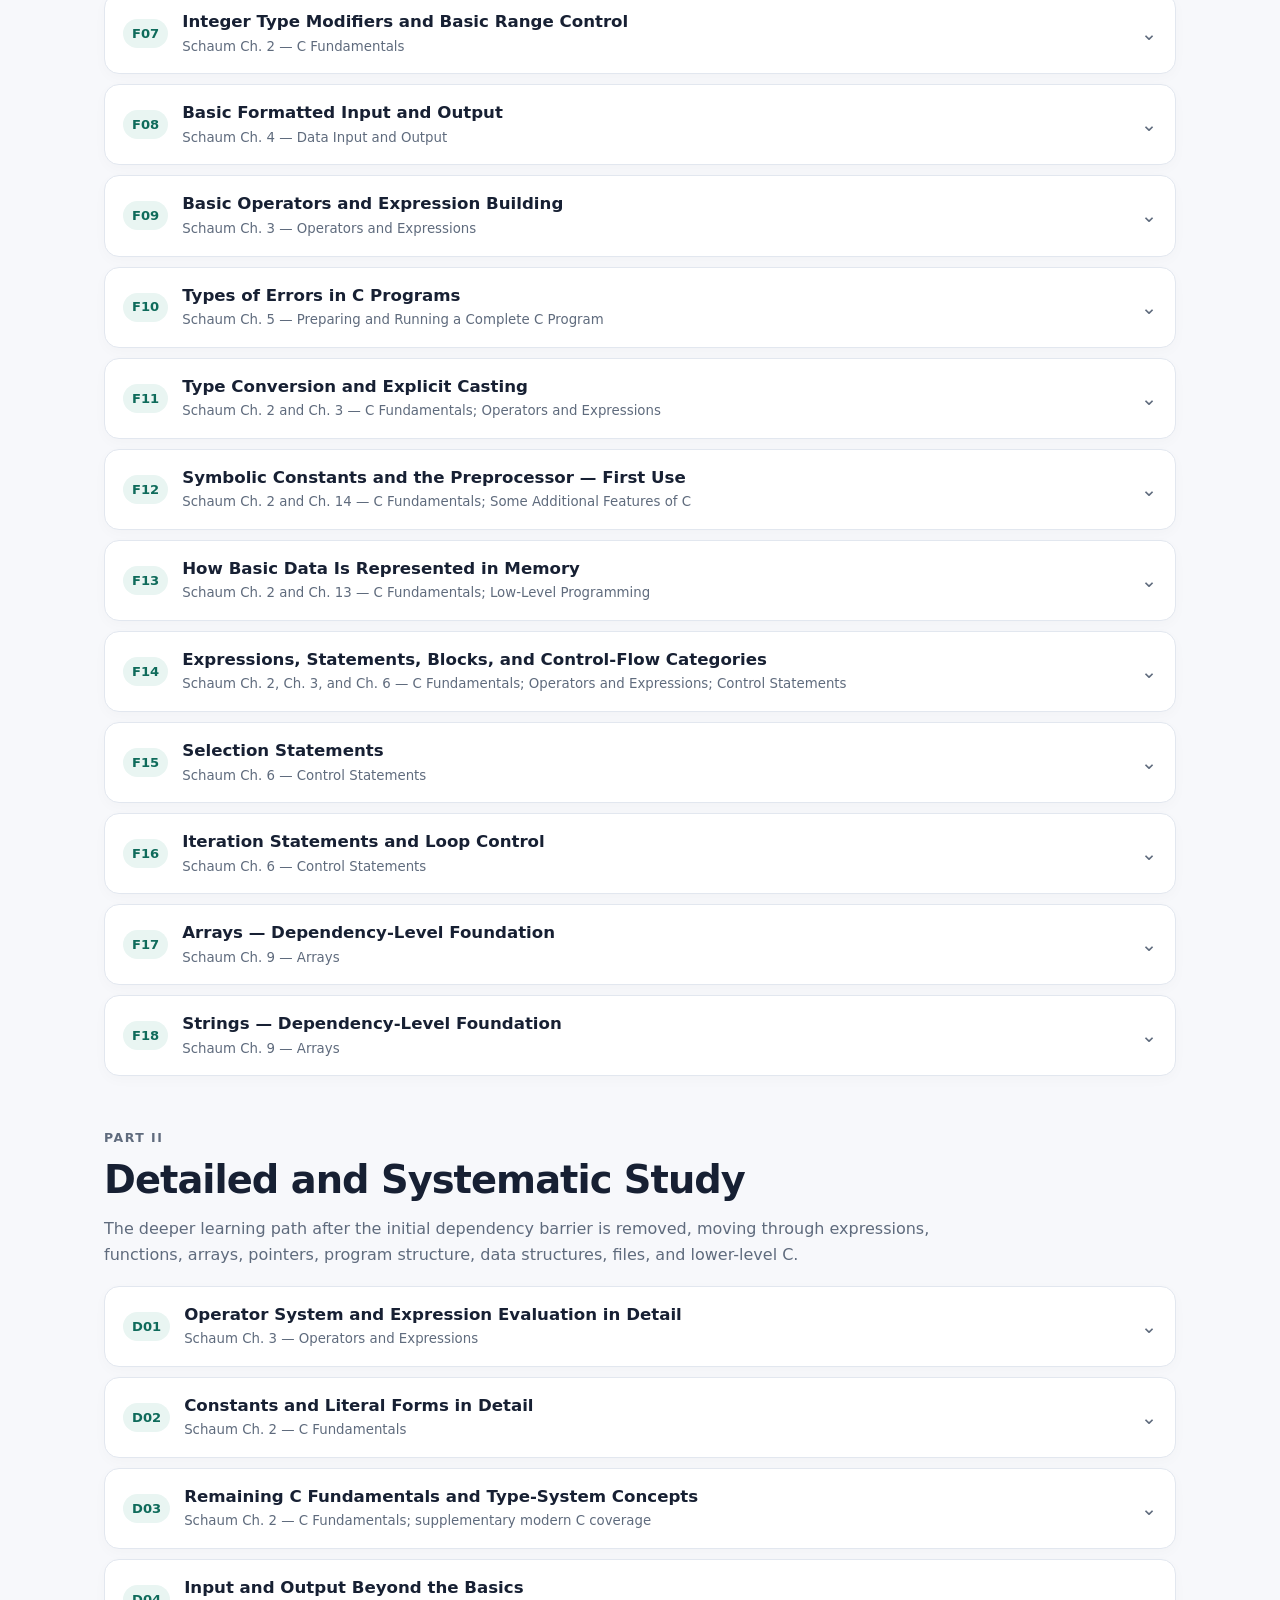
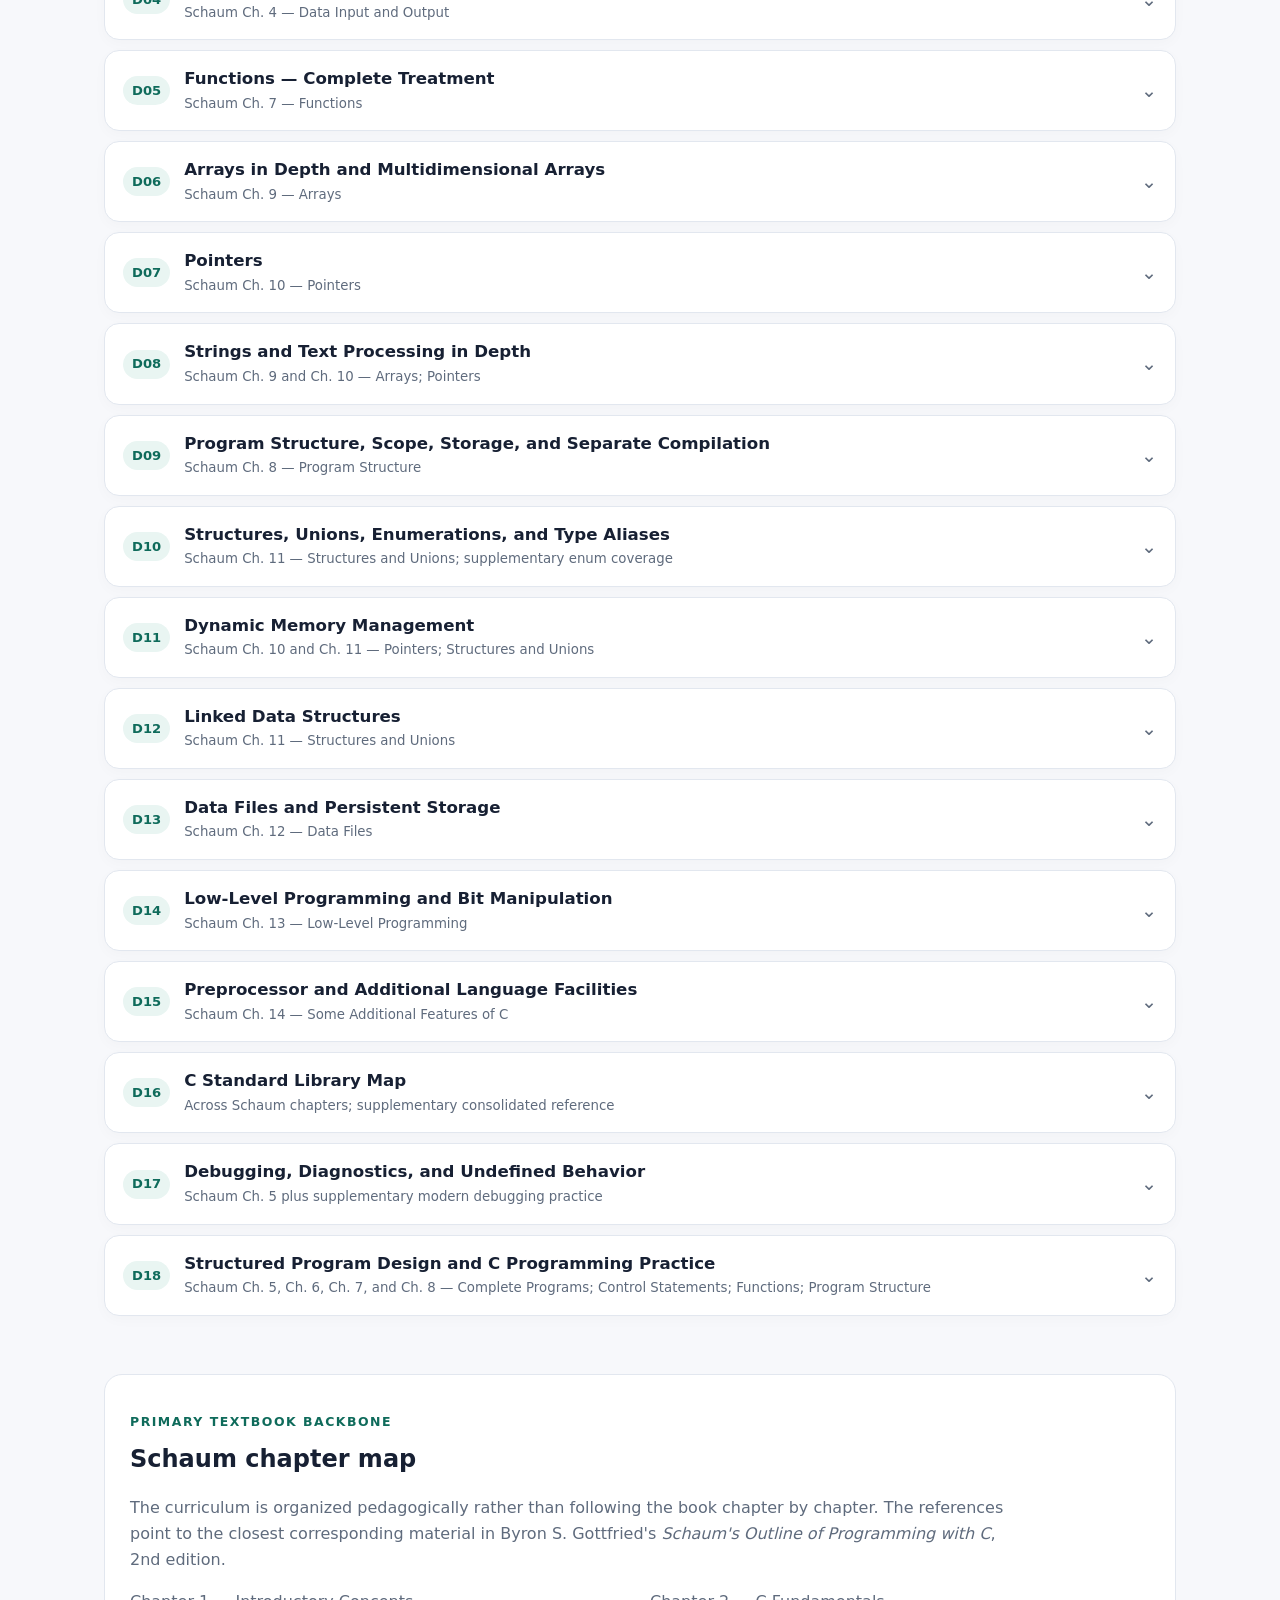
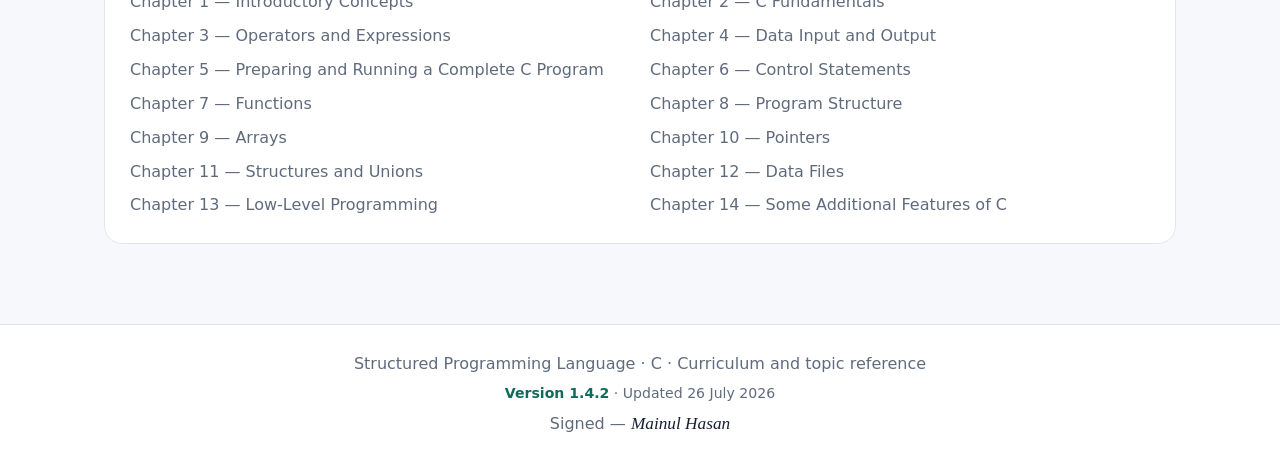
==== commit eff26a9e: "chore: bump version to 1.4.2 and add back-to-top navigation component" ====
--- a/index.html
+++ b/index.html
@@ -35,7 +35,7 @@
     <h1>First, know how to learn, learn to understand. Then, learn to build.</h1>
     <p class="hero-copy">A complete curriculum pipeline for learning C. The first part removes topic dependencies so students can start programming independently; the second part revisits the language in a deeper, systematic order.</p>
     <div class="hero-note"><strong>How to use this reference:</strong> click any major topic to expand its granular topic list. Linked topic names and practice questions open the matching tutorial section.</div>
-    <a class="release-badge" href="updates.html">Version <span data-release-version>1.4.0</span> · See course updates</a>
+    <a class="release-badge" href="updates.html">Version <span data-release-version>1.4.2</span> · See course updates</a>
   </div>
 </section>
 
@@ -840,14 +840,13 @@
 <li>Text-file character I/O</li>
 <li>Text-file line I/O</li>
 <li>Formatted file I/O</li>
-<li><a href="tutorials/formatted-input-output.html#eof">EOF and end-of-file handling</a></li>
-<li><a href="tutorials/formatted-input-output.html#eof">File error detection</a></li>
+<li>EOF and end-of-file handling</li>
+<li>File error detection</li>
 <li>Binary file I/O</li>
 <li>Reading and writing records</li>
 <li>Sequential file processing</li>
 <li>Random-access file positioning</li>
 <li>fseek, ftell, and rewind</li></ul>
-        <a class="tutorial-link" href="tutorials/formatted-input-output.html#eof"><span>Open tutorial</span> Formatted Input &amp; Output in C <span aria-hidden="true">→</span></a>
         <div class="book-ref"><strong>Primary reference:</strong> Schaum Ch. 12 — Data Files</div>
       </div>
     </details>
@@ -1013,11 +1012,11 @@
 
 <footer class="site-footer">
   <span>Structured Programming Language · C · Curriculum and topic reference</span>
-  <span class="release-line"><a href="updates.html">Version <span data-release-version>1.4.0</span></a> · Updated <time data-release-date datetime="2026-07-26">26 July 2026</time></span>
+  <span class="release-line"><a href="updates.html">Version <span data-release-version>1.4.2</span></a> · Updated <time data-release-date datetime="2026-07-26">26 July 2026</time></span>
   <span>Signed — <span class="signature-name" data-release-author>Mainul Hasan</span></span>
 </footer>
 <script src="script.js"></script>
-<script src="site-meta.js?v=1.4.0"></script>
-<script src="site-nav.js?v=1.4.0"></script>
+<script src="site-meta.js?v=1.4.2"></script>
+<script src="site-nav.js?v=1.4.2"></script>
 </body>
 </html>
--- a/styles.css
+++ b/styles.css
@@ -11,6 +11,7 @@
 }
 * { box-sizing: border-box; }
 html { scroll-behavior: smooth; }
+@media (prefers-reduced-motion: reduce) { html { scroll-behavior: auto; } }
 body {
   margin: 0;
   font-family: Inter, ui-sans-serif, system-ui, -apple-system, BlinkMacSystemFont, "Segoe UI", sans-serif;
--- a/mobile-nav.css
+++ b/mobile-nav.css
@@ -90,10 +90,43 @@
   background: var(--accent-soft, var(--teal-soft, #e9f5f2));
   color: var(--accent, var(--teal, #0f6b5b));
 }
+.back-to-top {
+  position: fixed;
+  right: 22px;
+  bottom: 22px;
+  z-index: 80;
+  display: grid;
+  place-items: center;
+  width: 46px;
+  height: 46px;
+  padding: 0;
+  border: 1px solid #b7d6cf;
+  border-radius: 50%;
+  background: var(--accent, var(--teal, #0f6b5b));
+  color: #fff;
+  cursor: pointer;
+  box-shadow: 0 6px 18px rgba(15, 40, 34, .28);
+  opacity: 0;
+  transform: translateY(12px);
+  visibility: hidden;
+  transition: opacity .18s ease, transform .18s ease, visibility 0s linear .18s;
+}
+.back-to-top svg { width: 19px; height: 19px; display: block; }
+.back-to-top:hover { background: #0c5749; }
+.back-to-top:focus-visible { outline: 3px solid var(--accent, var(--teal, #0f6b5b)); outline-offset: 3px; }
+.back-to-top.is-visible {
+  opacity: 1;
+  transform: translateY(0);
+  visibility: visible;
+  transition: opacity .18s ease, transform .18s ease;
+}
+.mobile-nav-open .back-to-top { opacity: 0; visibility: hidden; pointer-events: none; }
 @media (max-width: 780px) {
   .nav-toggle { display: inline-flex; }
+  .back-to-top { right: 14px; bottom: 14px; width: 42px; height: 42px; }
 }
 @media (prefers-reduced-motion: reduce) {
   .mobile-nav-backdrop,
-  .mobile-nav-drawer { transition: none; }
+  .mobile-nav-drawer,
+  .back-to-top { transition: none; }
 }
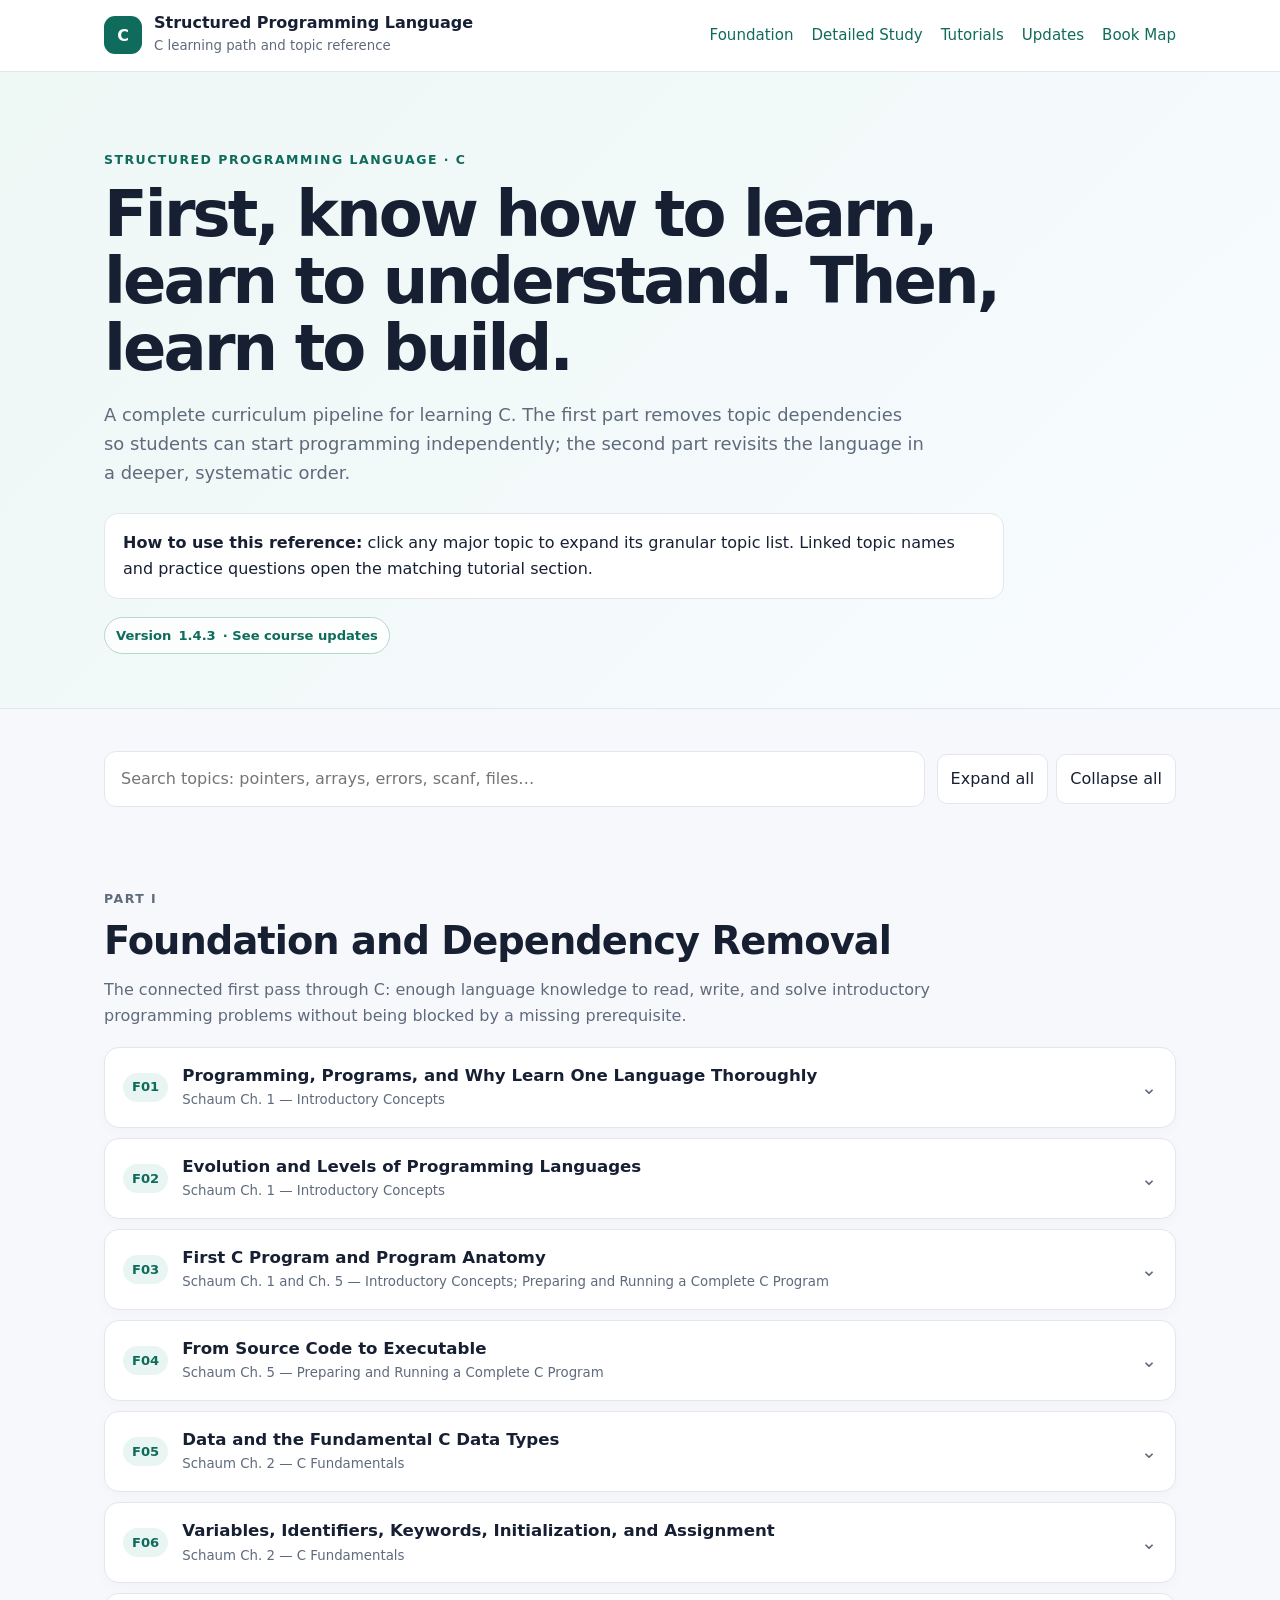
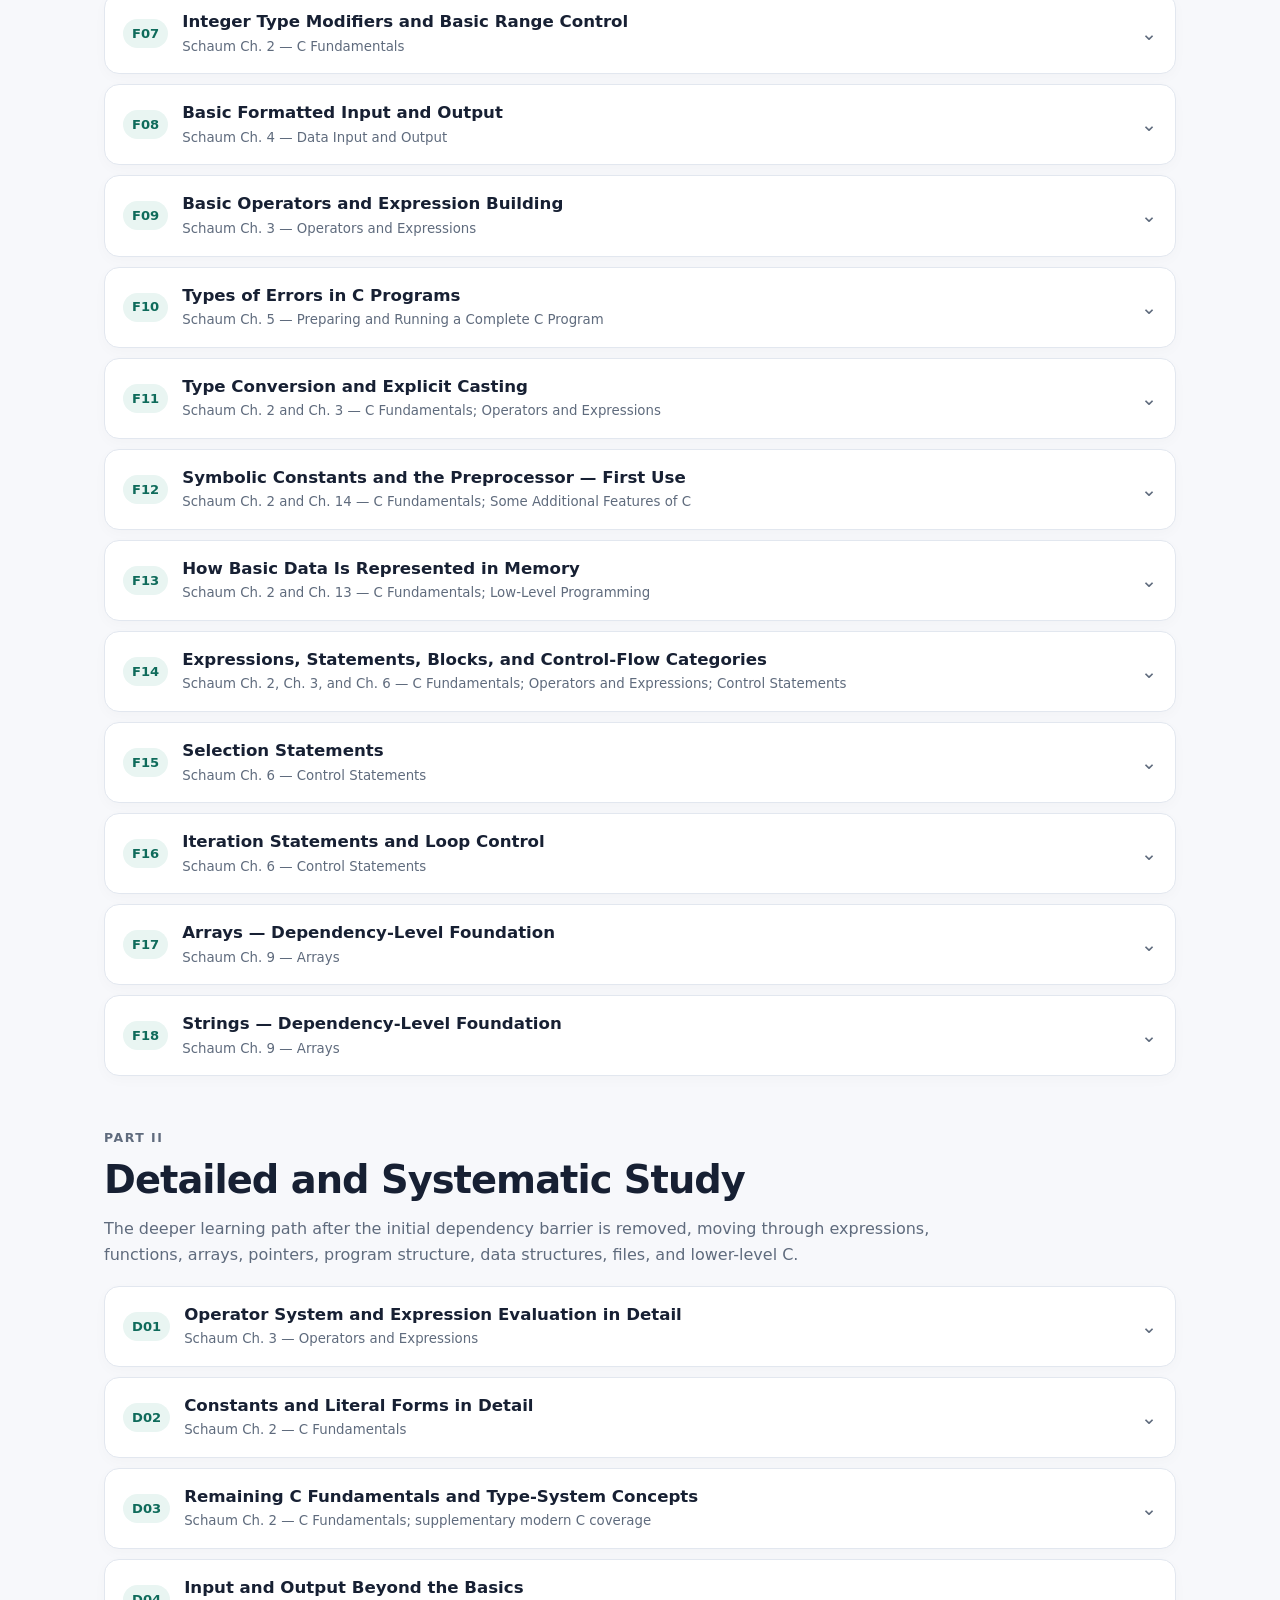
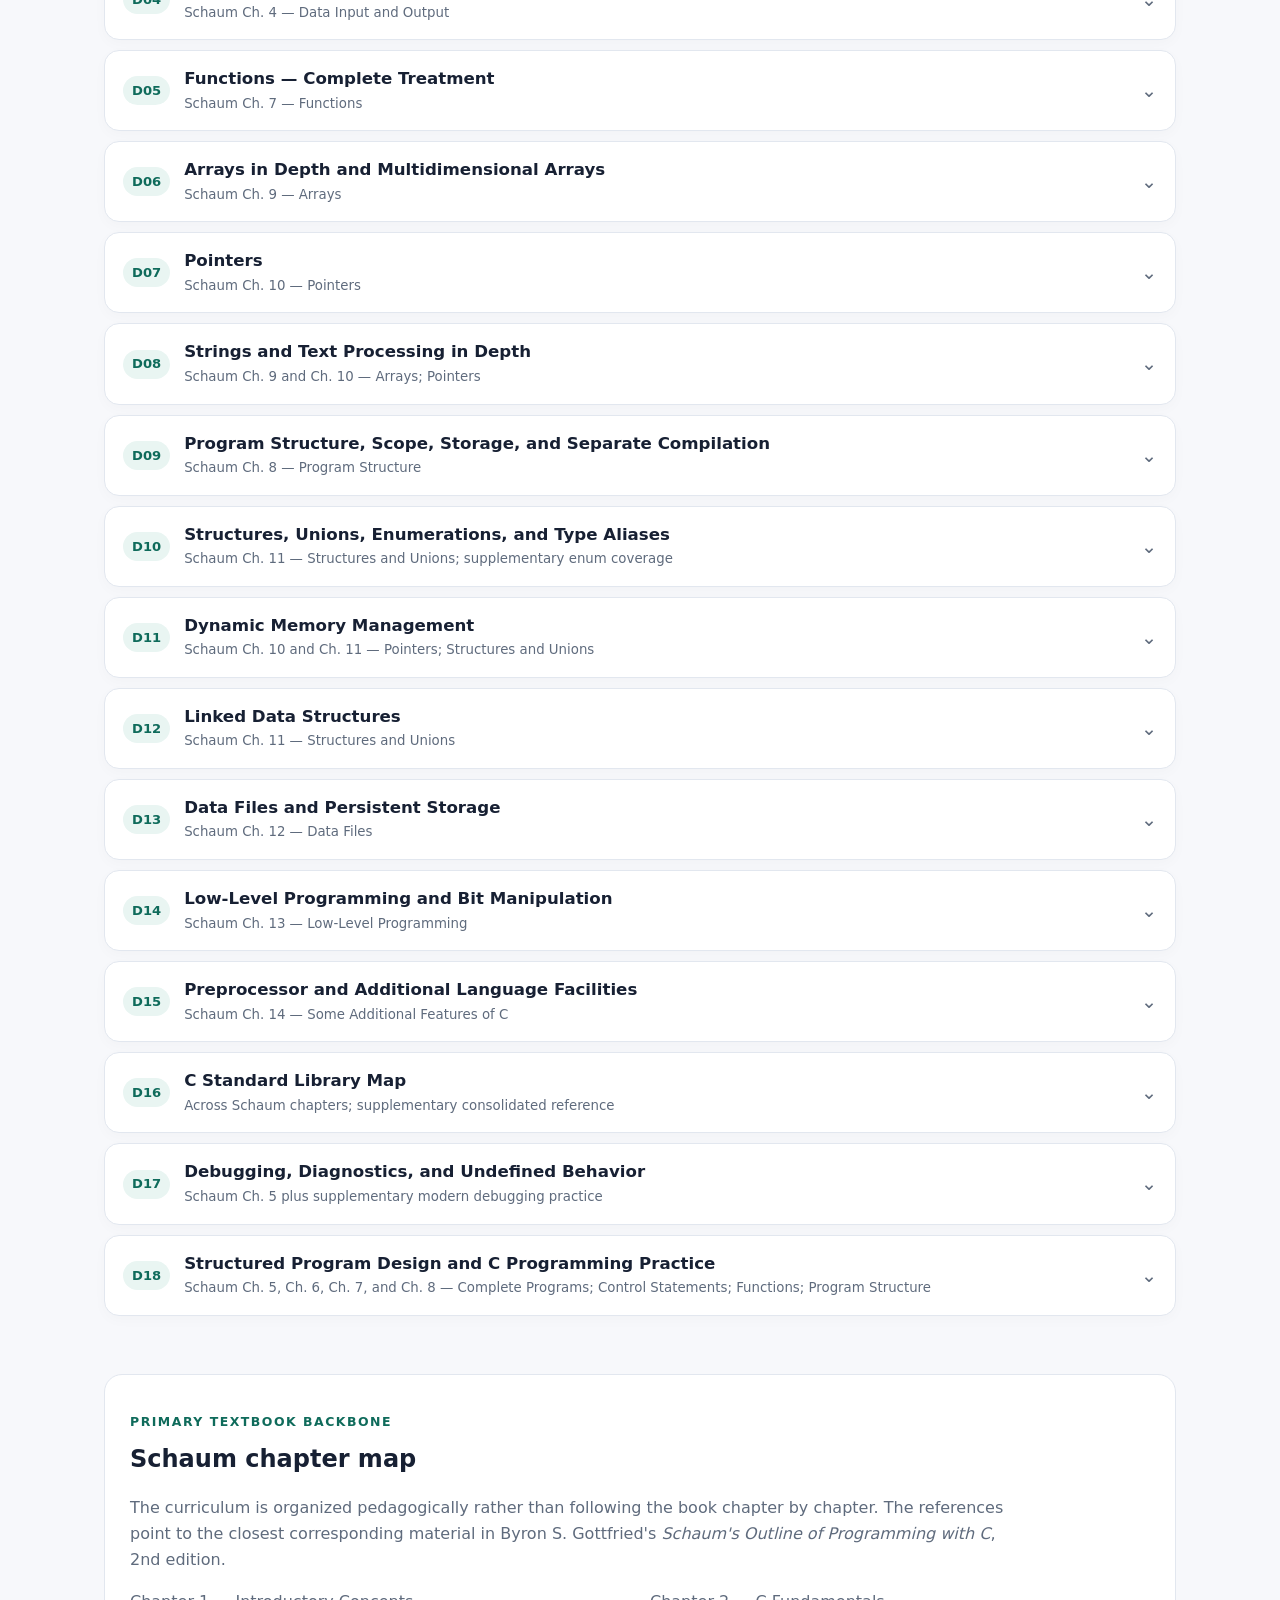
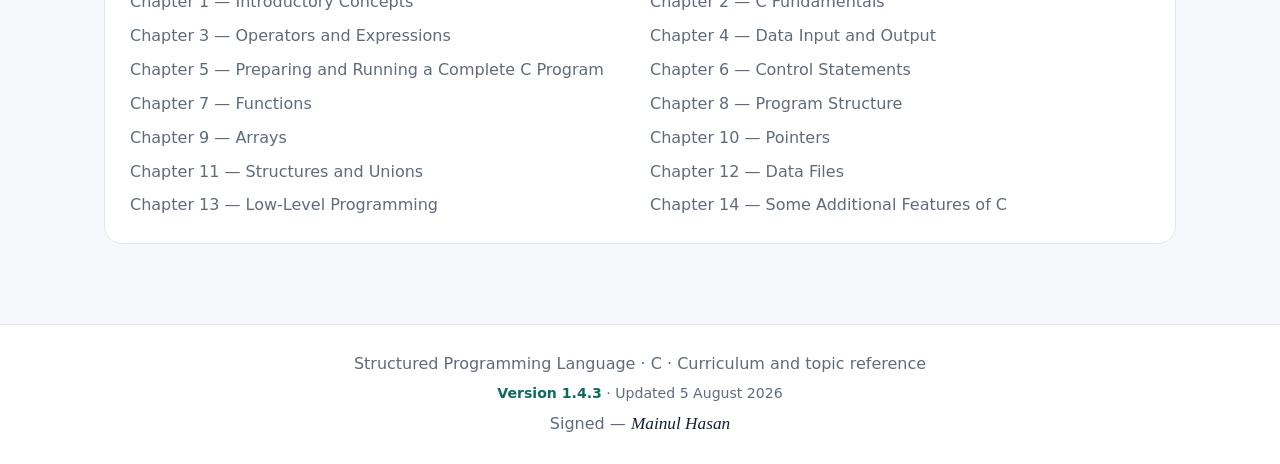
==== commit 4da21dbe: "feat: upgrade course to v1.4.3 with expanded lvalue conversion examples and documentation updates" ====
--- a/index.html
+++ b/index.html
@@ -35,7 +35,7 @@
     <h1>First, know how to learn, learn to understand. Then, learn to build.</h1>
     <p class="hero-copy">A complete curriculum pipeline for learning C. The first part removes topic dependencies so students can start programming independently; the second part revisits the language in a deeper, systematic order.</p>
     <div class="hero-note"><strong>How to use this reference:</strong> click any major topic to expand its granular topic list. Linked topic names and practice questions open the matching tutorial section.</div>
-    <a class="release-badge" href="updates.html">Version <span data-release-version>1.4.2</span> · See course updates</a>
+    <a class="release-badge" href="updates.html">Version <span data-release-version>1.4.3</span> · See course updates</a>
   </div>
 </section>
 
@@ -571,7 +571,7 @@
       <div class="pipeline-content">
         <h4>What this topic covers</h4>
         <ul class="topic-list"><li><a href="tutorials/formatted-input-output.html#width-precision">Formatted output field width</a></li>
-<li><a href="tutorials/formatted-input-output.html#width-precision">Precision control</a></li>
+<li><a href="tutorials/formatted-input-output.html#precision">Precision control</a></li>
 <li><a href="tutorials/formatted-input-output.html#flags">Output flags</a></li>
 <li><a href="tutorials/formatted-input-output.html#scanf">Formatted input field width</a></li>
 <li><a href="tutorials/formatted-input-output.html#char-io">Character input with getchar</a></li>
@@ -1012,11 +1012,11 @@
 
 <footer class="site-footer">
   <span>Structured Programming Language · C · Curriculum and topic reference</span>
-  <span class="release-line"><a href="updates.html">Version <span data-release-version>1.4.2</span></a> · Updated <time data-release-date datetime="2026-07-26">26 July 2026</time></span>
+  <span class="release-line"><a href="updates.html">Version <span data-release-version>1.4.3</span></a> · Updated <time data-release-date datetime="2026-08-05">5 August 2026</time></span>
   <span>Signed — <span class="signature-name" data-release-author>Mainul Hasan</span></span>
 </footer>
 <script src="script.js"></script>
-<script src="site-meta.js?v=1.4.2"></script>
-<script src="site-nav.js?v=1.4.2"></script>
+<script src="site-meta.js?v=1.4.3"></script>
+<script src="site-nav.js?v=1.4.3"></script>
 </body>
 </html>
